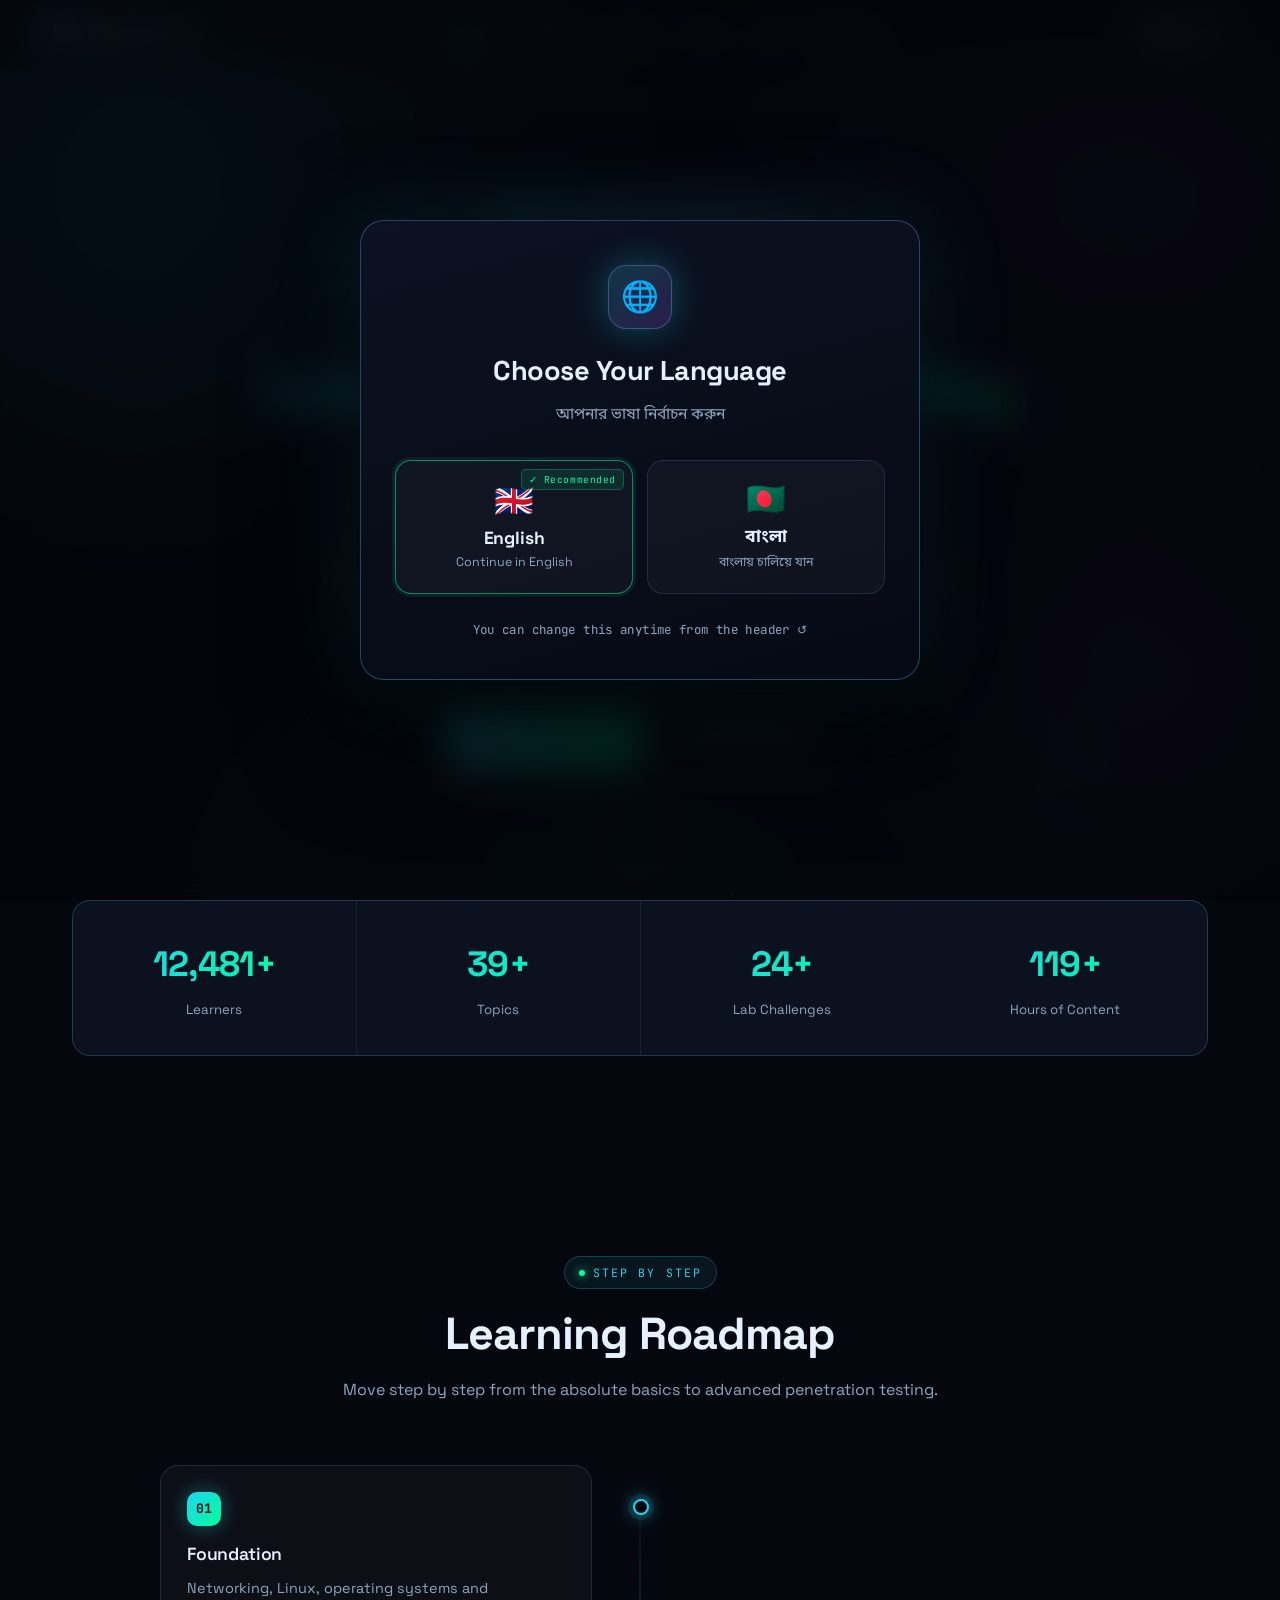
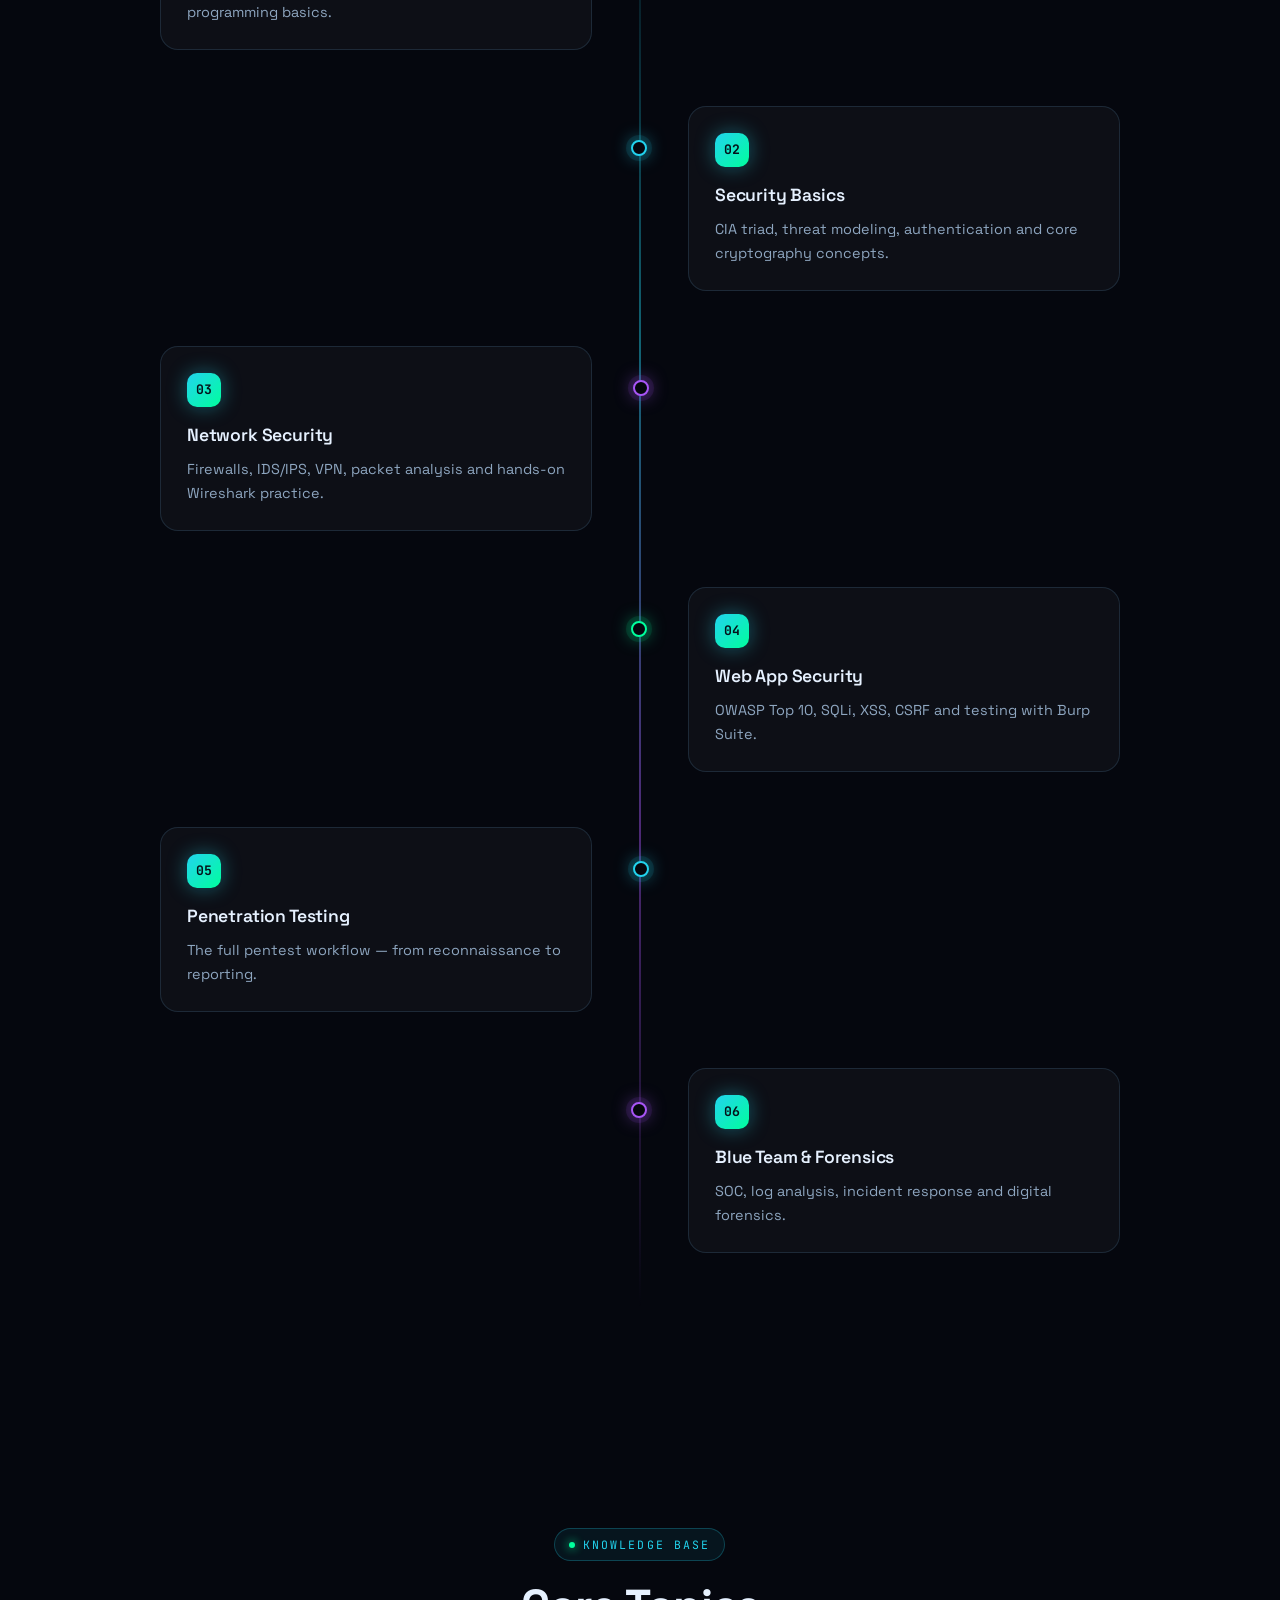
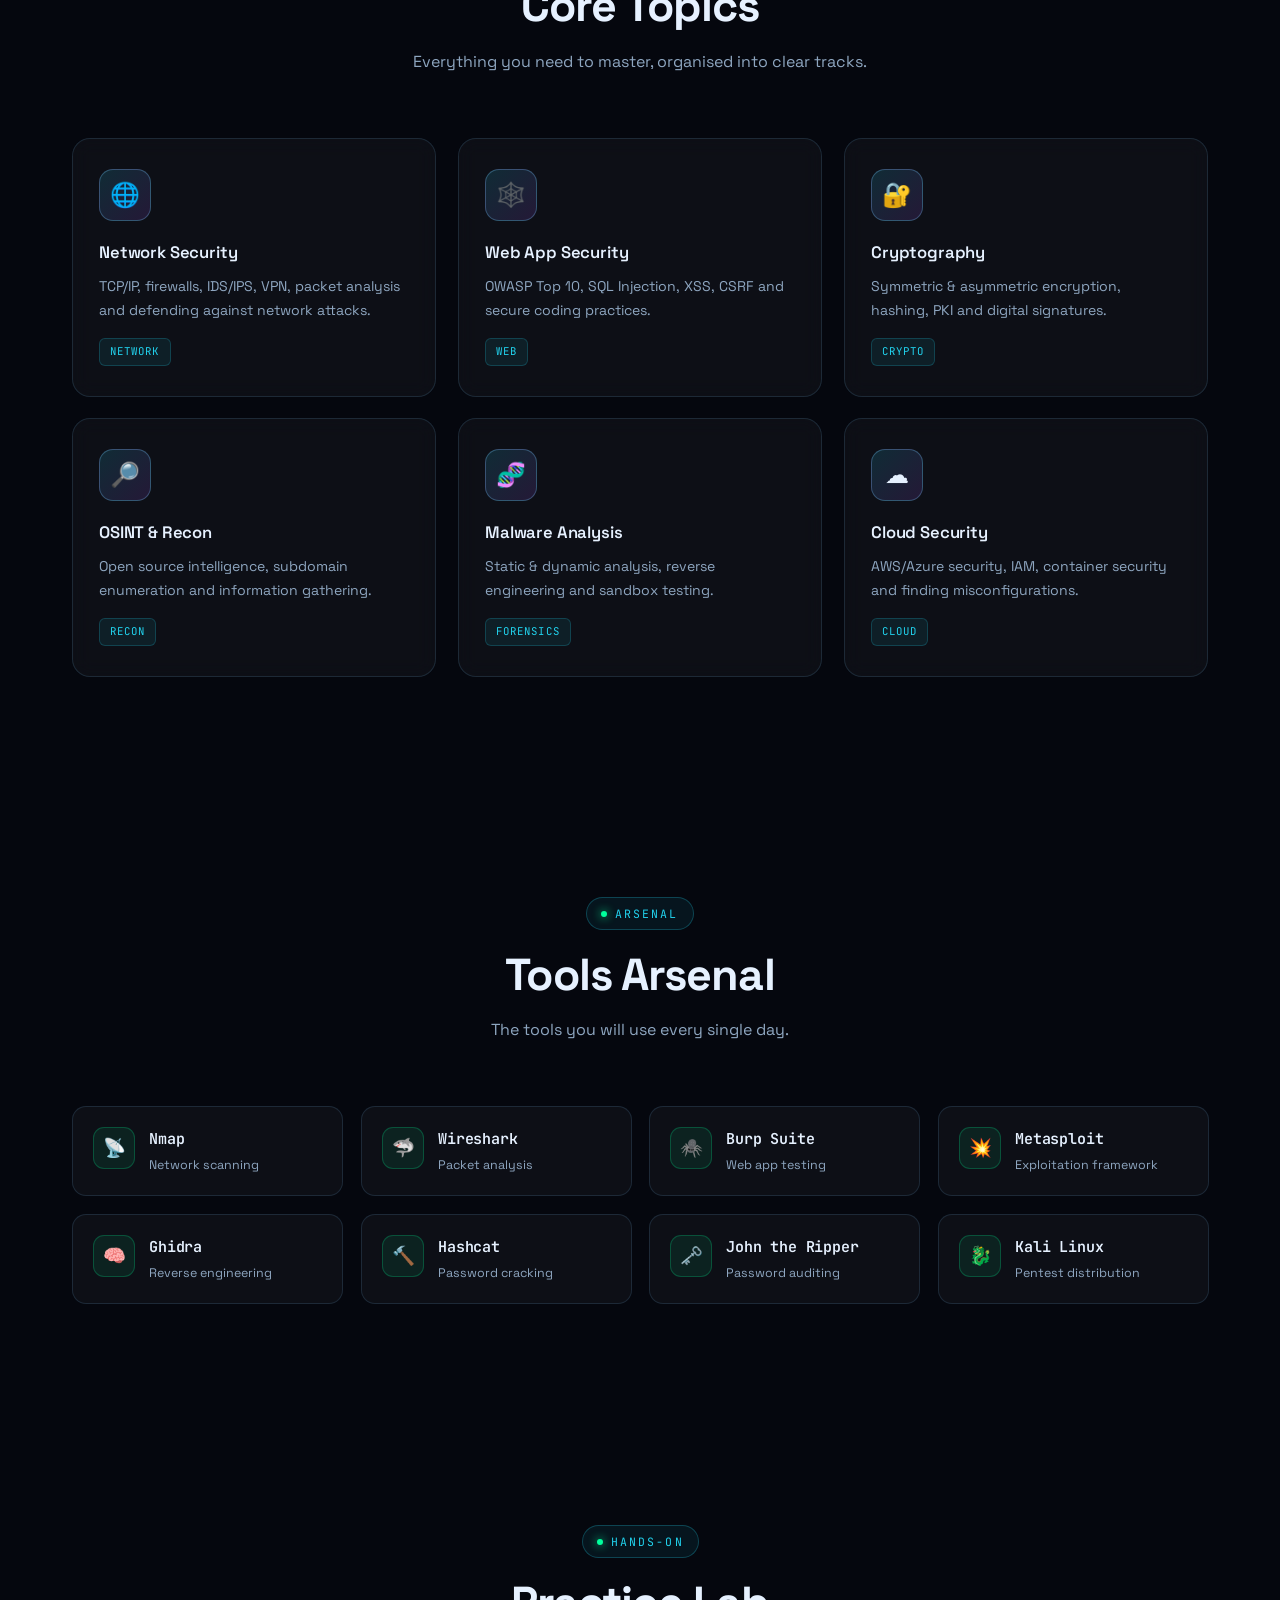
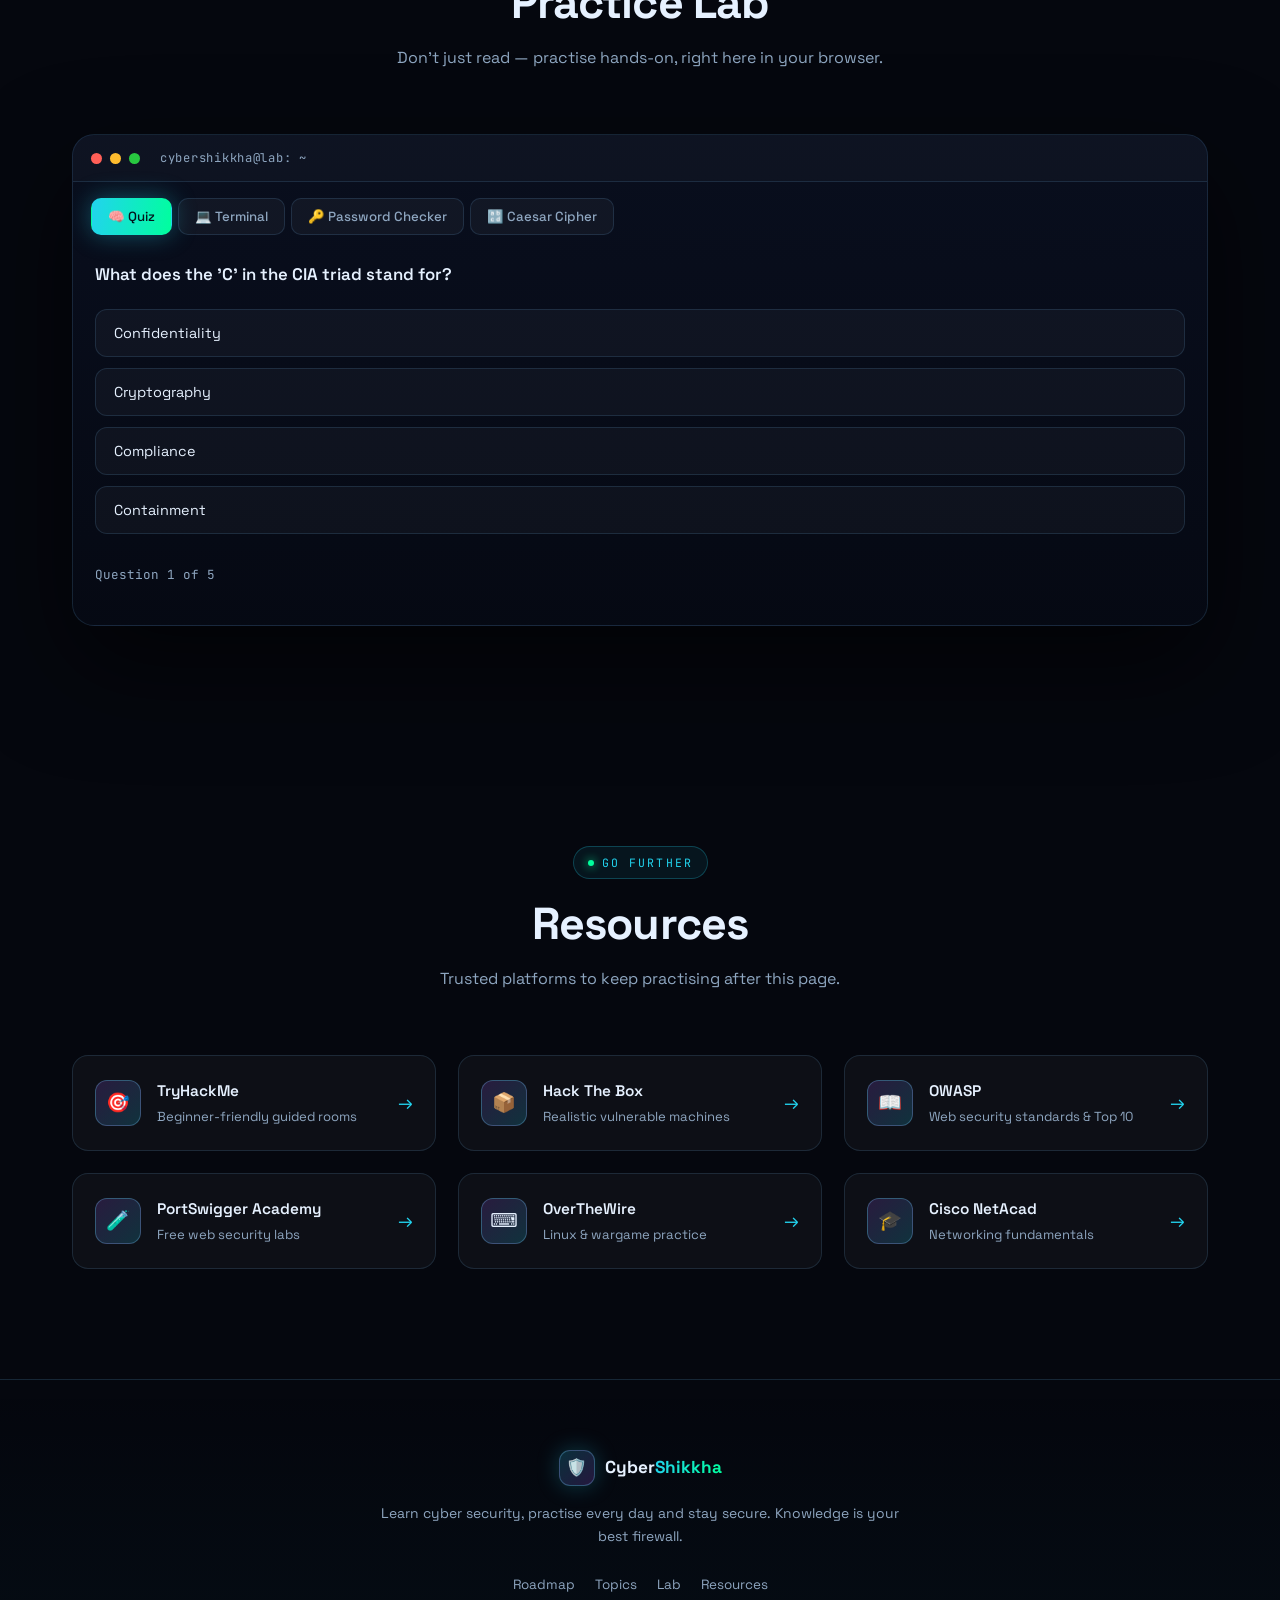
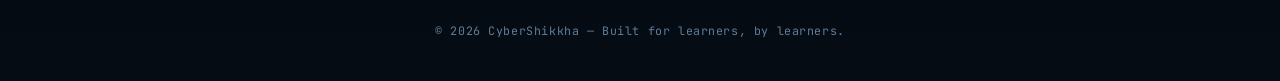
==== cybersecurity.html @ 5dd9d2d7 "Update print statement from 'Hello' to 'Goodbye'" ====
<!DOCTYPE html>
<html lang="en">
<head>
<meta charset="UTF-8" />
<meta name="viewport" content="width=device-width, initial-scale=1.0" />
<title>CyberShikkha — সাইবার সিকিউরিটি শেখো ও প্র্যাকটিস করো</title>
<meta name="description" content="Learn cyber security from zero to pro — roadmap, tools, interactive labs. বাংলা ও ইংরেজিতে।" />
<link rel="preconnect" href="https://fonts.googleapis.com">
<link rel="preconnect" href="https://fonts.gstatic.com" crossorigin>
<link href="https://fonts.googleapis.com/css2?family=Space+Grotesk:wght@400;500;600;700&family=JetBrains+Mono:wght@400;500;700&family=Noto+Sans+Bengali:wght@400;500;600;700&display=swap" rel="stylesheet">
<script>/* Add js class ASAP so reveal animations activate only when JS is alive */
document.documentElement.className += ' js';</script>
<style>
/* ============ RESET & TOKENS ============ */
*{margin:0;padding:0;box-sizing:border-box}
:root{
  --bg:#05070e;
  --card:rgba(255,255,255,.035);
  --card-hover:rgba(255,255,255,.06);
  --line:rgba(120,200,255,.14);
  --line-strong:rgba(120,200,255,.3);
  --cyan:#22d3ee;
  --green:#00ff9d;
  --purple:#a855f7;
  --text:#e6f1ff;
  --muted:#8ea6c0;
  --radius:18px;
  --font:'Space Grotesk','Noto Sans Bengali',system-ui,-apple-system,sans-serif;
  --mono:'JetBrains Mono','Noto Sans Bengali',monospace;
}
html{scroll-behavior:smooth}
body{
  background:var(--bg);color:var(--text);font-family:var(--font);
  line-height:1.65;overflow-x:hidden;-webkit-font-smoothing:antialiased;
}
::selection{background:rgba(34,211,238,.3);color:#fff}
img{max-width:100%;display:block}
a{text-decoration:none;color:inherit}
button,input,select,textarea{font-family:inherit;font-size:inherit;color:inherit}

::-webkit-scrollbar{width:9px;height:9px}
::-webkit-scrollbar-track{background:#05070e}
::-webkit-scrollbar-thumb{background:linear-gradient(180deg,var(--cyan),var(--purple));border-radius:20px;border:2px solid #05070e}

/* ============ BACKGROUND ============ */
#bgCanvas{position:fixed;inset:0;z-index:-2;opacity:.55;pointer-events:none}
body::before{
  content:'';position:fixed;inset:0;z-index:-4;
  background:
    radial-gradient(900px 620px at 12% 8%, rgba(34,211,238,.14), transparent 62%),
    radial-gradient(820px 620px at 88% 22%, rgba(168,85,247,.14), transparent 62%),
    radial-gradient(900px 700px at 50% 105%, rgba(0,255,157,.09), transparent 62%),
    var(--bg);
}
.grid-overlay{
  position:fixed;inset:0;z-index:-3;pointer-events:none;
  background-image:
    linear-gradient(rgba(120,200,255,.055) 1px, transparent 1px),
    linear-gradient(90deg, rgba(120,200,255,.055) 1px, transparent 1px);
  background-size:54px 54px;
  -webkit-mask-image:radial-gradient(circle at 50% 35%, #000 25%, transparent 78%);
  mask-image:radial-gradient(circle at 50% 35%, #000 25%, transparent 78%);
}

/* ============ LANGUAGE MODAL ============ */
.lang-modal{
  position:fixed;inset:0;z-index:1000;
  display:flex;align-items:center;justify-content:center;
  padding:20px;
  background:rgba(4,6,12,.82);
  -webkit-backdrop-filter:blur(18px);backdrop-filter:blur(18px);
  opacity:0;visibility:hidden;
  transition:opacity .45s ease, visibility .45s ease;
}
.lang-modal.show{opacity:1;visibility:visible}
.lang-modal-card{
  max-width:560px;width:100%;
  padding:44px 34px 38px;
  border-radius:24px;
  background:linear-gradient(165deg, rgba(12,18,34,.98), rgba(6,10,20,.98));
  border:1px solid var(--line-strong);
  box-shadow:0 40px 120px rgba(0,0,0,.75), 0 0 90px rgba(34,211,238,.15);
  text-align:center;
  transform:translateY(22px) scale(.95);
  transition:transform .55s cubic-bezier(.16,.84,.28,1);
}
.lang-modal.show .lang-modal-card{transform:none}
.lm-icon{
  width:64px;height:64px;margin:0 auto 20px;
  display:grid;place-items:center;font-size:1.9rem;
  border-radius:18px;
  background:linear-gradient(135deg,rgba(34,211,238,.2),rgba(168,85,247,.2));
  border:1px solid var(--line-strong);
  box-shadow:0 0 34px rgba(34,211,238,.3);
  animation:lmPulse 3s ease-in-out infinite;
}
@keyframes lmPulse{0%,100%{box-shadow:0 0 34px rgba(34,211,238,.3)}50%{box-shadow:0 0 46px rgba(168,85,247,.4)}}
.lang-modal-card h2{font-size:clamp(1.35rem,3vw,1.7rem);font-weight:700;letter-spacing:-.02em;margin-bottom:8px}
.lang-modal-card .lm-bn{color:var(--muted);font-size:.98rem;margin-bottom:32px}
.lm-options{display:grid;grid-template-columns:1fr 1fr;gap:14px}
.lm-btn{
  cursor:pointer;padding:22px 16px;border-radius:16px;
  background:rgba(255,255,255,.035);
  border:1.5px solid var(--line);
  color:var(--text);text-align:center;
  transition:transform .3s cubic-bezier(.2,.9,.3,1.4), border-color .3s, background .3s, box-shadow .3s;
  position:relative;overflow:hidden;
}
.lm-btn::before{
  content:'';position:absolute;inset:0;opacity:0;transition:opacity .35s;
  background:radial-gradient(circle at 50% 0%, rgba(34,211,238,.18), transparent 65%);
  pointer-events:none;
}
.lm-btn:hover::before{opacity:1}
.lm-btn:hover{
  transform:translateY(-5px);
  border-color:var(--line-strong);
  background:rgba(255,255,255,.055);
  box-shadow:0 20px 50px rgba(0,0,0,.55), 0 0 40px rgba(34,211,238,.18);
}
.lm-btn .lm-flag{font-size:2rem;display:block;margin-bottom:10px;line-height:1}
.lm-btn .lm-name{font-size:1.1rem;font-weight:700;display:block;letter-spacing:-.01em}
.lm-btn .lm-sub{font-size:.78rem;color:var(--muted);display:block;margin-top:5px}
.lm-btn.recommended{border-color:rgba(0,255,157,.5);box-shadow:0 0 0 3px rgba(0,255,157,.08)}
.lm-btn.recommended::after{
  content:'✓ Recommended';position:absolute;top:8px;right:8px;
  font-size:.6rem;font-family:var(--mono);letter-spacing:.06em;
  color:var(--green);background:rgba(0,255,157,.1);
  padding:3px 7px;border-radius:5px;border:1px solid rgba(0,255,157,.25);
}
.lm-footer{margin-top:26px;font-size:.78rem;color:var(--muted);font-family:var(--mono);letter-spacing:.03em}

/* ============ HEADER ============ */
header{
  position:fixed;top:0;left:0;right:0;z-index:120;
  background:rgba(5,7,14,.55);
  -webkit-backdrop-filter:blur(16px);backdrop-filter:blur(16px);
  border-bottom:1px solid transparent;
  transition:background .35s, border-color .35s;
}
header.scrolled{background:rgba(5,7,14,.9);border-bottom-color:var(--line)}
.progress-bar{
  position:absolute;top:0;left:0;height:2px;width:0%;
  background:linear-gradient(90deg,var(--cyan),var(--green),var(--purple));
  box-shadow:0 0 12px rgba(34,211,238,.8);
  transition:width .1s linear;
}
.nav-wrap{
  max-width:1240px;margin:0 auto;padding:13px 22px;
  display:flex;align-items:center;justify-content:space-between;gap:16px;
}
.logo{display:flex;align-items:center;gap:10px;font-weight:700;font-size:1.1rem;letter-spacing:-.02em;flex-shrink:0}
.logo-mark{
  width:36px;height:36px;display:grid;place-items:center;font-size:1.05rem;
  border-radius:11px;
  background:linear-gradient(135deg,rgba(34,211,238,.2),rgba(168,85,247,.2));
  border:1px solid var(--line-strong);
  box-shadow:0 0 22px rgba(34,211,238,.25);
}
.logo em{font-style:normal;background:linear-gradient(100deg,var(--cyan),var(--green));
  -webkit-background-clip:text;background-clip:text;color:transparent}
nav{display:flex;gap:4px;align-items:center}
nav a{
  position:relative;padding:8px 13px;border-radius:10px;
  font-size:.9rem;font-weight:500;color:var(--muted);
  transition:color .25s, background .25s;
}
nav a:hover{color:var(--text);background:rgba(255,255,255,.04)}
nav a.active{color:var(--cyan)}
nav a.active::after{
  content:'';position:absolute;left:13px;right:13px;bottom:2px;height:2px;border-radius:2px;
  background:linear-gradient(90deg,var(--cyan),var(--green));
  box-shadow:0 0 10px rgba(34,211,238,.8);
}
.nav-right{display:flex;align-items:center;gap:10px;flex-shrink:0}
.lang-select{
  appearance:none;-webkit-appearance:none;
  background:rgba(255,255,255,.05);
  border:1px solid var(--line);color:var(--text);
  padding:8px 28px 8px 12px;border-radius:10px;font-size:.83rem;cursor:pointer;
  background-image:url("data:image/svg+xml,%3Csvg xmlns='http://www.w3.org/2000/svg' width='12' height='12' viewBox='0 0 24 24' fill='none' stroke='%2322d3ee' stroke-width='3'%3E%3Cpath d='M6 9l6 6 6-6'/%3E%3C/svg%3E");
  background-repeat:no-repeat;background-position:right 9px center;
  transition:border-color .25s, box-shadow .25s;
}
.lang-select:hover{border-color:var(--line-strong);box-shadow:0 0 16px rgba(34,211,238,.2)}
.lang-select option{background:#0a1020;color:#e6f1ff}
.burger{
  display:none;width:40px;height:40px;border-radius:10px;cursor:pointer;
  background:rgba(255,255,255,.05);border:1px solid var(--line);
  flex-direction:column;justify-content:center;align-items:center;gap:5px;
}
.burger span{width:18px;height:2px;background:var(--text);border-radius:2px;transition:.3s}
.burger.open span:nth-child(1){transform:translateY(7px) rotate(45deg)}
.burger.open span:nth-child(2){opacity:0}
.burger.open span:nth-child(3){transform:translateY(-7px) rotate(-45deg)}

/* ============ LAYOUT ============ */
.container{max-width:1180px;margin:0 auto;padding:0 22px}
section{padding:110px 0;scroll-margin-top:80px;position:relative}
.sec-head{max-width:720px;margin:0 auto 62px;text-align:center}
.kicker{
  display:inline-flex;align-items:center;gap:8px;
  font-family:var(--mono);font-size:.72rem;letter-spacing:.18em;text-transform:uppercase;
  color:var(--cyan);padding:6px 14px;border-radius:100px;margin-bottom:18px;
  background:rgba(34,211,238,.07);border:1px solid rgba(34,211,238,.25);
}
.kicker::before{content:'';width:6px;height:6px;border-radius:50%;background:var(--green);
  box-shadow:0 0 10px var(--green);animation:pulse 2s infinite}
@keyframes pulse{0%,100%{opacity:1}50%{opacity:.3}}
.sec-head h2{font-size:clamp(1.75rem,4.2vw,2.8rem);font-weight:700;letter-spacing:-.02em;line-height:1.2;margin-bottom:16px}
.sec-head p{color:var(--muted);font-size:1rem}

/* ============ REVEAL ============ */
html.js [data-reveal]{
  opacity:0;transform:translateY(46px);
  transition:opacity .85s cubic-bezier(.16,.84,.28,1), transform .85s cubic-bezier(.16,.84,.28,1);
  transition-delay:var(--d,0ms);
  will-change:opacity,transform;
}
html.js [data-reveal="left"]{transform:translateX(-64px)}
html.js [data-reveal="right"]{transform:translateX(64px)}
html.js [data-reveal="scale"]{transform:scale(.86)}
html.js [data-reveal="blur"]{transform:translateY(30px);filter:blur(10px)}
html.js [data-reveal].in{opacity:1;transform:none;filter:blur(0)}

/* ============ HERO ============ */
.hero{
  min-height:100vh;display:flex;align-items:center;justify-content:center;
  text-align:center;padding:150px 22px 90px;position:relative;overflow:hidden;
}
.orb{position:absolute;border-radius:50%;filter:blur(90px);opacity:.45;pointer-events:none;z-index:-1}
.orb.a{width:420px;height:420px;background:rgba(34,211,238,.35);top:6%;left:-6%;animation:float1 16s ease-in-out infinite}
.orb.b{width:380px;height:380px;background:rgba(168,85,247,.32);bottom:4%;right:-4%;animation:float2 19s ease-in-out infinite}
@keyframes float1{0%,100%{transform:translate(0,0)}50%{transform:translate(60px,50px)}}
@keyframes float2{0%,100%{transform:translate(0,0)}50%{transform:translate(-70px,-40px)}}
.hero-inner{max-width:940px;position:relative;z-index:2}
.badge{
  display:inline-flex;align-items:center;gap:10px;
  padding:8px 18px;border-radius:100px;margin-bottom:28px;
  background:linear-gradient(90deg,rgba(34,211,238,.1),rgba(168,85,247,.1));
  border:1px solid var(--line-strong);
  font-size:.82rem;font-weight:500;color:#c8e6f5;
  box-shadow:0 0 30px rgba(34,211,238,.12);
  -webkit-backdrop-filter:blur(8px);backdrop-filter:blur(8px);
}
.hero h1{font-size:clamp(2.1rem,6.4vw,4.7rem);font-weight:700;line-height:1.08;letter-spacing:-.035em;margin-bottom:10px}
.grad{
  background:linear-gradient(100deg,var(--cyan),var(--green) 40%,var(--purple) 75%,var(--cyan));
  background-size:250% auto;
  -webkit-background-clip:text;background-clip:text;color:transparent;
  animation:shine 7s linear infinite;
}
@keyframes shine{to{background-position:250% center}}
.hero p.lead{color:var(--muted);font-size:clamp(.95rem,2vw,1.1rem);max-width:660px;margin:24px auto 0}
.typing{
  font-family:var(--mono);font-size:clamp(.82rem,2vw,.98rem);
  color:var(--green);margin-top:22px;min-height:1.6em;
  text-shadow:0 0 18px rgba(0,255,157,.5);
}
.caret{display:inline-block;width:9px;height:1.05em;background:var(--green);
  margin-left:3px;vertical-align:-3px;animation:blink 1s step-end infinite;box-shadow:0 0 10px var(--green)}
@keyframes blink{50%{opacity:0}}
.hero-cta{display:flex;gap:14px;justify-content:center;flex-wrap:wrap;margin-top:42px}
.btn{
  position:relative;display:inline-flex;align-items:center;gap:9px;
  padding:14px 28px;border-radius:12px;font-weight:600;font-size:.94rem;
  cursor:pointer;border:1px solid transparent;overflow:hidden;
  transition:transform .28s cubic-bezier(.2,.9,.3,1.4), box-shadow .3s, background .3s;
}
.btn-primary{color:#04121a;background:linear-gradient(100deg,var(--cyan),var(--green));box-shadow:0 8px 30px rgba(34,211,238,.28)}
.btn-primary:hover{transform:translateY(-3px);box-shadow:0 14px 42px rgba(34,211,238,.45)}
.btn-ghost{color:var(--text);background:rgba(255,255,255,.04);border-color:var(--line-strong);-webkit-backdrop-filter:blur(8px);backdrop-filter:blur(8px)}
.btn-ghost:hover{transform:translateY(-3px);background:rgba(255,255,255,.08);box-shadow:0 12px 34px rgba(168,85,247,.25)}
.btn::after{content:'';position:absolute;inset:0;background:linear-gradient(120deg,transparent 30%,rgba(255,255,255,.5),transparent 70%);transform:translateX(-120%);transition:transform .7s}
.btn:hover::after{transform:translateX(120%)}

.scroll-hint{
  position:absolute;bottom:34px;left:50%;transform:translateX(-50%);
  display:flex;flex-direction:column;align-items:center;gap:8px;
  font-family:var(--mono);font-size:.68rem;letter-spacing:.2em;text-transform:uppercase;color:var(--muted);
}
.mouse{width:24px;height:38px;border:2px solid var(--line-strong);border-radius:14px;position:relative}
.mouse::after{content:'';position:absolute;top:7px;left:50%;transform:translateX(-50%);width:3px;height:7px;border-radius:2px;background:var(--cyan);animation:wheel 1.8s infinite;box-shadow:0 0 8px var(--cyan)}
@keyframes wheel{0%{opacity:0;transform:translate(-50%,0)}30%{opacity:1}100%{opacity:0;transform:translate(-50%,12px)}}

/* ============ STATS ============ */
.stats-strip{padding:0 0 90px}
.stats{
  display:grid;grid-template-columns:repeat(4,1fr);gap:1px;
  background:var(--line);border:1px solid var(--line);border-radius:var(--radius);overflow:hidden;
}
.stat{background:rgba(8,13,26,.75);-webkit-backdrop-filter:blur(10px);backdrop-filter:blur(10px);padding:34px 20px;text-align:center;transition:background .35s}
.stat:hover{background:rgba(34,211,238,.06)}
.stat .num{font-size:clamp(1.5rem,3.6vw,2.2rem);font-weight:700;letter-spacing:-.02em;background:linear-gradient(100deg,var(--cyan),var(--green));-webkit-background-clip:text;background-clip:text;color:transparent}
.stat .lbl{color:var(--muted);font-size:.83rem;margin-top:6px}

/* ============ TIMELINE ============ */
.timeline{position:relative;max-width:960px;margin:0 auto}
.timeline::before{content:'';position:absolute;left:50%;top:0;bottom:0;width:2px;transform:translateX(-50%);background:linear-gradient(180deg,transparent,var(--cyan),var(--purple),transparent);opacity:.45}
.tl-item{position:relative;width:50%;padding:0 48px 56px 0}
.tl-item:nth-child(even){margin-left:50%;padding:0 0 56px 48px}
.tl-card{
  position:relative;padding:26px 26px 24px;border-radius:var(--radius);
  background:var(--card);border:1px solid var(--line);
  -webkit-backdrop-filter:blur(10px);backdrop-filter:blur(10px);
  transition:transform .4s cubic-bezier(.16,.84,.28,1), border-color .4s, box-shadow .4s, background .4s;
}
.tl-card:hover{transform:translateY(-6px);border-color:var(--line-strong);background:var(--card-hover);box-shadow:0 22px 60px rgba(0,0,0,.55), 0 0 40px rgba(34,211,238,.12)}
.tl-num{display:inline-flex;align-items:center;justify-content:center;width:34px;height:34px;border-radius:10px;font-family:var(--mono);font-size:.82rem;font-weight:700;color:#04121a;background:linear-gradient(135deg,var(--cyan),var(--green));margin-bottom:14px;box-shadow:0 0 20px rgba(34,211,238,.4)}
.tl-card h3{font-size:1.1rem;font-weight:600;margin-bottom:8px;letter-spacing:-.01em}
.tl-card p{color:var(--muted);font-size:.9rem}
.tl-dot{position:absolute;top:34px;right:-9px;width:16px;height:16px;border-radius:50%;background:var(--bg);border:2px solid var(--cyan);box-shadow:0 0 0 5px rgba(34,211,238,.1), 0 0 18px rgba(34,211,238,.7);z-index:2}
.tl-item:nth-child(even) .tl-dot{right:auto;left:-9px}
.tl-item:nth-child(3n) .tl-dot{border-color:var(--purple);box-shadow:0 0 0 5px rgba(168,85,247,.1),0 0 18px rgba(168,85,247,.7)}
.tl-item:nth-child(4n) .tl-dot{border-color:var(--green);box-shadow:0 0 0 5px rgba(0,255,157,.1),0 0 18px rgba(0,255,157,.7)}

/* ============ CARDS ============ */
.grid-3{display:grid;grid-template-columns:repeat(3,1fr);gap:22px}
.grid-4{display:grid;grid-template-columns:repeat(4,1fr);gap:18px}
.card{
  position:relative;padding:30px 26px;border-radius:var(--radius);
  background:var(--card);border:1px solid var(--line);
  -webkit-backdrop-filter:blur(10px);backdrop-filter:blur(10px);overflow:hidden;
  transition:transform .45s cubic-bezier(.16,.84,.28,1), border-color .45s, box-shadow .45s, background .45s;
}
.card::before{content:'';position:absolute;inset:0;opacity:0;transition:opacity .45s;background:radial-gradient(420px circle at var(--mx,50%) var(--my,0%), rgba(34,211,238,.13), transparent 45%);pointer-events:none}
.card:hover::before{opacity:1}
.card:hover{transform:translateY(-8px);border-color:var(--line-strong);background:var(--card-hover);box-shadow:0 26px 70px rgba(0,0,0,.6), 0 0 46px rgba(34,211,238,.13)}
.card .ico{width:52px;height:52px;display:grid;place-items:center;font-size:1.5rem;border-radius:14px;margin-bottom:18px;background:linear-gradient(135deg,rgba(34,211,238,.15),rgba(168,85,247,.15));border:1px solid var(--line-strong);transition:transform .45s cubic-bezier(.2,.9,.3,1.6), box-shadow .45s}
.card:hover .ico{transform:scale(1.1) rotate(-6deg);box-shadow:0 0 28px rgba(34,211,238,.35)}
.card h3{font-size:1.04rem;font-weight:600;margin-bottom:9px;letter-spacing:-.01em}
.card p{color:var(--muted);font-size:.88rem}
.card .tag{display:inline-block;margin-top:16px;font-family:var(--mono);font-size:.67rem;letter-spacing:.1em;text-transform:uppercase;color:var(--cyan);padding:4px 10px;border-radius:6px;background:rgba(34,211,238,.08);border:1px solid rgba(34,211,238,.2)}

/* ============ TOOLS ============ */
.tool{display:flex;gap:14px;align-items:flex-start;padding:20px;border-radius:14px;background:var(--card);border:1px solid var(--line);transition:transform .35s cubic-bezier(.16,.84,.28,1), border-color .35s, background .35s, box-shadow .35s}
.tool:hover{transform:translateY(-6px) scale(1.02);border-color:var(--line-strong);background:var(--card-hover);box-shadow:0 20px 50px rgba(0,0,0,.5), 0 0 30px rgba(0,255,157,.1)}
.tool .t-ico{flex:0 0 42px;height:42px;display:grid;place-items:center;font-size:1.15rem;border-radius:11px;background:rgba(0,255,157,.08);border:1px solid rgba(0,255,157,.22)}
.tool h4{font-size:.94rem;font-weight:600;font-family:var(--mono);letter-spacing:-.01em}
.tool span{display:block;color:var(--muted);font-size:.78rem;margin-top:3px}

/* ============ LAB ============ */
.lab-shell{border-radius:22px;border:1px solid var(--line);background:linear-gradient(180deg, rgba(10,16,32,.9), rgba(6,10,20,.9));-webkit-backdrop-filter:blur(14px);backdrop-filter:blur(14px);overflow:hidden;box-shadow:0 40px 100px rgba(0,0,0,.6)}
.lab-top{display:flex;align-items:center;gap:8px;padding:13px 18px;border-bottom:1px solid var(--line);background:rgba(255,255,255,.02)}
.dot{width:11px;height:11px;border-radius:50%}
.dot.r{background:#ff5f57}.dot.y{background:#febc2e}.dot.g{background:#28c840}
.lab-title{margin-left:12px;font-family:var(--mono);font-size:.76rem;color:var(--muted);letter-spacing:.06em}
.tabs{display:flex;flex-wrap:wrap;gap:6px;padding:16px 18px 0}
.tab{padding:9px 16px;border-radius:10px;font-size:.83rem;font-weight:500;cursor:pointer;background:rgba(255,255,255,.04);border:1px solid var(--line);color:var(--muted);transition:.28s}
.tab:hover{color:var(--text);border-color:var(--line-strong)}
.tab.active{color:#04121a;background:linear-gradient(100deg,var(--cyan),var(--green));border-color:transparent;box-shadow:0 0 24px rgba(34,211,238,.35)}
.panel{display:none;padding:26px 22px 30px}
.panel.active{display:block;animation:fadeUp .5s cubic-bezier(.16,.84,.28,1)}
@keyframes fadeUp{from{opacity:0;transform:translateY(14px)}to{opacity:1;transform:none}}

.term{background:#03060d;border:1px solid var(--line);border-radius:14px;padding:18px;font-family:var(--mono);font-size:.85rem;line-height:1.7;height:340px;overflow-y:auto;color:#b9f6d8}
.term .line{white-space:pre-wrap;word-break:break-word}
.term .p{color:var(--cyan)}
.term .err{color:#ff7b72}
.term .ok{color:var(--green)}
.term .dim{color:#5f7d99}
.term-input-row{display:flex;align-items:center;gap:10px;margin-top:14px;background:#03060d;border:1px solid var(--line);border-radius:12px;padding:10px 14px}
.term-input-row .ps1{color:var(--cyan);font-family:var(--mono);font-size:.85rem;white-space:nowrap}
#termInput{flex:1;background:transparent;border:none;outline:none;font-family:var(--mono);font-size:.85rem;color:#b9f6d8;min-width:0}
.hint{color:var(--muted);font-size:.79rem;margin-top:12px;font-family:var(--mono)}

.quiz-q{font-size:1.05rem;font-weight:600;margin-bottom:20px}
.quiz-opts{display:grid;gap:11px}
.opt{text-align:left;padding:14px 18px;border-radius:12px;cursor:pointer;background:rgba(255,255,255,.035);border:1px solid var(--line);color:var(--text);font-size:.9rem;transition:.28s}
.opt:hover{border-color:var(--line-strong);background:rgba(34,211,238,.07);transform:translateX(5px)}
.opt.correct{border-color:rgba(0,255,157,.6);background:rgba(0,255,157,.12);box-shadow:0 0 24px rgba(0,255,157,.18)}
.opt.wrong{border-color:rgba(255,90,90,.6);background:rgba(255,90,90,.1)}
.opt:disabled{cursor:default;transform:none}
.quiz-foot{display:flex;justify-content:space-between;align-items:center;margin-top:22px;gap:14px;flex-wrap:wrap}
.quiz-progress{font-family:var(--mono);font-size:.79rem;color:var(--muted)}
.quiz-result{text-align:center;padding:26px 10px}
.quiz-result .score{font-size:3rem;font-weight:700;background:linear-gradient(100deg,var(--cyan),var(--green));-webkit-background-clip:text;background-clip:text;color:transparent}

.pw-row{display:flex;gap:12px;flex-wrap:wrap}
.pw-row input{flex:1;min-width:200px;padding:14px 18px;border-radius:12px;background:rgba(255,255,255,.04);border:1px solid var(--line);outline:none;font-family:var(--mono);font-size:.94rem;transition:.28s}
.pw-row input:focus{border-color:var(--cyan);box-shadow:0 0 0 3px rgba(34,211,238,.12)}
.meter{height:9px;border-radius:20px;background:rgba(255,255,255,.07);margin-top:20px;overflow:hidden}
.meter-fill{height:100%;width:0;border-radius:20px;transition:width .5s cubic-bezier(.16,.84,.28,1), background .5s}
.pw-label{margin-top:12px;font-weight:600;font-size:.94rem}
.pw-checks{display:grid;grid-template-columns:repeat(auto-fit,minmax(180px,1fr));gap:9px;margin-top:18px}
.chk{display:flex;align-items:center;gap:9px;font-size:.83rem;color:var(--muted);transition:color .3s}
.chk .b{width:16px;height:16px;border-radius:5px;border:1.5px solid var(--line-strong);display:grid;place-items:center;font-size:.65rem;transition:.3s;flex-shrink:0}
.chk.pass{color:var(--green)}
.chk.pass .b{background:rgba(0,255,157,.18);border-color:var(--green);box-shadow:0 0 12px rgba(0,255,157,.35)}

.cipher-grid{display:grid;grid-template-columns:1fr 130px;gap:16px}
.cipher-grid input,.cipher-grid textarea{width:100%;padding:13px 16px;border-radius:12px;background:rgba(255,255,255,.04);border:1px solid var(--line);outline:none;font-family:var(--mono);font-size:.9rem;resize:vertical;transition:.28s}
.cipher-grid input:focus,.cipher-grid textarea:focus{border-color:var(--cyan);box-shadow:0 0 0 3px rgba(34,211,238,.12)}
.cipher-out{margin-top:18px;padding:16px;border-radius:12px;background:#03060d;border:1px solid var(--line);font-family:var(--mono);font-size:.9rem;color:var(--green);word-break:break-word;min-height:56px}
.btn-sm{padding:10px 20px;font-size:.84rem;border-radius:10px}

/* ============ RESOURCES ============ */
.res{display:flex;align-items:center;gap:16px;padding:22px 22px;border-radius:16px;background:var(--card);border:1px solid var(--line);transition:transform .35s cubic-bezier(.16,.84,.28,1), border-color .35s, background .35s, box-shadow .35s}
.res:hover{transform:translateX(8px);border-color:var(--line-strong);background:var(--card-hover);box-shadow:0 18px 50px rgba(0,0,0,.5), -6px 0 30px rgba(168,85,247,.14)}
.res .r-ico{flex:0 0 46px;height:46px;display:grid;place-items:center;font-size:1.2rem;border-radius:12px;background:linear-gradient(135deg,rgba(168,85,247,.18),rgba(34,211,238,.18));border:1px solid var(--line-strong)}
.res h4{font-size:.96rem;font-weight:600}
.res p{color:var(--muted);font-size:.82rem;margin-top:3px}
.res .arrow{margin-left:auto;color:var(--cyan);font-size:1.15rem;transition:transform .35s;flex-shrink:0}
.res:hover .arrow{transform:translateX(5px)}

/* ============ FOOTER ============ */
footer{padding:70px 0 40px;border-top:1px solid var(--line);background:linear-gradient(180deg,transparent,rgba(34,211,238,.03));text-align:center}
footer .f-logo{display:inline-flex;align-items:center;gap:10px;font-weight:700;font-size:1.08rem;margin-bottom:16px}
footer p{color:var(--muted);font-size:.87rem;max-width:520px;margin:0 auto}
footer .f-note{margin-top:26px;font-family:var(--mono);font-size:.73rem;color:#5f7d99;letter-spacing:.05em}
.f-links{display:flex;gap:20px;justify-content:center;flex-wrap:wrap;margin-top:26px}
.f-links a{color:var(--muted);font-size:.84rem;transition:color .3s}
.f-links a:hover{color:var(--cyan)}

#toTop{position:fixed;right:20px;bottom:20px;z-index:110;width:46px;height:46px;border-radius:13px;cursor:pointer;display:grid;place-items:center;font-size:1.1rem;background:rgba(10,16,32,.85);border:1px solid var(--line-strong);color:var(--cyan);-webkit-backdrop-filter:blur(10px);backdrop-filter:blur(10px);opacity:0;visibility:hidden;transform:translateY(14px);transition:.35s}
#toTop.show{opacity:1;visibility:visible;transform:none}
#toTop:hover{background:linear-gradient(135deg,var(--cyan),var(--green));color:#04121a;box-shadow:0 0 30px rgba(34,211,238,.5)}

/* ============ RESPONSIVE ============ */
@media(max-width:1000px){
  .grid-3{grid-template-columns:repeat(2,1fr)}
  .grid-4{grid-template-columns:repeat(2,1fr)}
}
@media(max-width:820px){
  .nav-wrap{padding:11px 16px}
  .logo{font-size:1rem}
  .logo-mark{width:32px;height:32px;font-size:.95rem}
  .lang-select{font-size:.78rem;padding:7px 26px 7px 10px}
  nav{
    position:absolute;top:100%;left:0;right:0;flex-direction:column;align-items:stretch;
    background:rgba(6,10,20,.98);-webkit-backdrop-filter:blur(18px);backdrop-filter:blur(18px);
    border-bottom:1px solid var(--line);padding:14px;gap:4px;
    transform:translateY(-14px);opacity:0;visibility:hidden;transition:.32s;
    max-height:calc(100vh - 60px);overflow-y:auto;
  }
  nav.open{transform:none;opacity:1;visibility:visible}
  nav a{padding:13px 16px;font-size:.95rem}
  .burger{display:flex}
  .timeline::before{left:19px}
  .tl-item,.tl-item:nth-child(even){width:100%;margin-left:0;padding:0 0 40px 52px}
  .tl-dot,.tl-item:nth-child(even) .tl-dot{left:12px;right:auto;top:30px}
  section{padding:80px 0}
  .sec-head{margin-bottom:48px}
  .hero{padding:130px 20px 80px}
  .stats-strip{padding-bottom:70px}
}
@media(max-width:640px){
  .grid-3,.grid-4{grid-template-columns:1fr;gap:16px}
  .stats{grid-template-columns:repeat(2,1fr)}
  .stat{padding:26px 14px}
  .stat .num{font-size:1.55rem}
  .lab-shell{border-radius:16px}
  .panel{padding:20px 15px 24px}
  .term{height:280px;font-size:.78rem;padding:14px}
  .term-input-row{padding:8px 12px}
  .term-input-row .ps1{font-size:.78rem}
  #termInput{font-size:.78rem}
  .tabs{padding:14px 14px 0}
  .tab{padding:8px 12px;font-size:.76rem}
  .cipher-grid{grid-template-columns:1fr}
  .pw-row input{min-width:100%}
  .lang-modal-card{padding:32px 22px 28px;border-radius:20px}
  .lm-options{grid-template-columns:1fr}
  .lm-btn{padding:16px 14px;display:flex;align-items:center;gap:14px;text-align:left}
  .lm-btn .lm-flag{font-size:1.6rem;margin-bottom:0}
  .lm-btn .lm-name{font-size:1rem}
  .lm-btn .lm-sub{margin-top:1px}
  .lm-btn.recommended::after{top:6px;right:6px;font-size:.55rem}
  .lm-icon{width:54px;height:54px;font-size:1.6rem;margin-bottom:16px}
  .hero-cta{gap:10px}
  .btn{padding:12px 22px;font-size:.88rem}
  .scroll-hint{bottom:20px}
  .res{padding:18px}
  .res .r-ico{flex:0 0 40px;height:40px;font-size:1rem}
  .f-links{gap:14px}
}
@media(max-width:380px){
  .logo span:last-child{font-size:.94rem}
  .lang-select{font-size:.72rem;padding:6px 22px 6px 8px}
}
@media (prefers-reduced-motion: reduce){
  *,*::before,*::after{animation-duration:.01ms !important;animation-iteration-count:1 !important;transition-duration:.01ms !important}
  html.js [data-reveal]{opacity:1 !important;transform:none !important;filter:none !important}
}
</style>
</head>
<body>

<!-- ============ LANGUAGE SELECTION MODAL ============ -->
<div class="lang-modal" id="langModal" role="dialog" aria-modal="true" aria-labelledby="lmTitle">
  <div class="lang-modal-card">
    <div class="lm-icon">🌐</div>
    <h2 id="lmTitle">Choose Your Language</h2>
    <div class="lm-bn">আপনার ভাষা নির্বাচন করুন</div>
    <div class="lm-options">
      <button class="lm-btn" data-lang="en" type="button">
        <span class="lm-flag">🇬🇧</span>
        <span class="lm-name">English</span>
        <span class="lm-sub">Continue in English</span>
      </button>
      <button class="lm-btn" data-lang="bn" type="button">
        <span class="lm-flag">🇧🇩</span>
        <span class="lm-name">বাংলা</span>
        <span class="lm-sub">বাংলায় চালিয়ে যান</span>
      </button>
    </div>
    <div class="lm-footer">You can change this anytime from the header ↺</div>
  </div>
</div>

<canvas id="bgCanvas"></canvas>
<div class="grid-overlay"></div>

<!-- ============ HEADER ============ -->
<header id="header">
  <div class="progress-bar" id="progressBar"></div>
  <div class="nav-wrap">
    <a href="#home" class="logo">
      <span class="logo-mark">🛡️</span>
      <span>Cyber<em>Shikkha</em></span>
    </a>

    <nav id="nav">
      <a href="#home" class="active" data-i18n="nav.home">Home</a>
      <a href="#roadmap" data-i18n="nav.roadmap">Roadmap</a>
      <a href="#topics" data-i18n="nav.topics">Topics</a>
      <a href="#tools" data-i18n="nav.tools">Tools</a>
      <a href="#lab" data-i18n="nav.lab">Lab</a>
      <a href="#resources" data-i18n="nav.resources">Resources</a>
    </nav>

    <div class="nav-right">
      <select class="lang-select" id="langSelect" aria-label="Language">
        <option value="en">🇬🇧 English</option>
        <option value="bn">🇧🇩 বাংলা</option>
      </select>
      <button class="burger" id="burger" aria-label="Menu" type="button">
        <span></span><span></span><span></span>
      </button>
    </div>
  </div>
</header>

<!-- ============ HERO ============ -->
<section class="hero" id="home">
  <div class="orb a"></div>
  <div class="orb b"></div>

  <div class="hero-inner">
    <div class="badge" data-reveal="blur">
      <span>🛡️</span><span data-i18n="hero.badge">Your Cybersecurity Learning Platform</span>
    </div>

    <h1>
      <span data-reveal="blur" style="--d:80ms" data-i18n="hero.t1">Cyber Security</span><br>
      <span class="grad" data-reveal="blur" style="--d:180ms" data-i18n="hero.t2">Learn • Practice • Stay Secure</span>
    </h1>

    <p class="lead" data-reveal="blur" style="--d:280ms" data-i18n="hero.sub">
      A complete path from absolute beginner to professional pentester — roadmap, tools, an interactive practice lab and curated resources, all in one place.
    </p>

    <div class="typing" data-reveal="blur" style="--d:360ms">
      <span id="typed"></span><span class="caret"></span>
    </div>

    <div class="hero-cta" data-reveal="blur" style="--d:440ms">
      <a href="#roadmap" class="btn btn-primary">🚀 <span data-i18n="hero.cta1">Start Learning</span></a>
      <a href="#lab" class="btn btn-ghost">🧪 <span data-i18n="hero.cta2">Practice Lab</span></a>
    </div>
  </div>

  <div class="scroll-hint">
    <div class="mouse"></div>
    <span data-i18n="hero.scroll">Scroll</span>
  </div>
</section>

<!-- ============ STATS ============ -->
<div class="stats-strip">
  <div class="container">
    <div class="stats" data-stagger>
      <div class="stat" data-reveal="scale">
        <div class="num"><span class="count" data-target="12500">0</span>+</div>
        <div class="lbl" data-i18n="stats.learners">Learners</div>
      </div>
      <div class="stat" data-reveal="scale">
        <div class="num"><span class="count" data-target="40">0</span>+</div>
        <div class="lbl" data-i18n="stats.topics">Topics</div>
      </div>
      <div class="stat" data-reveal="scale">
        <div class="num"><span class="count" data-target="25">0</span>+</div>
        <div class="lbl" data-i18n="stats.labs">Lab Challenges</div>
      </div>
      <div class="stat" data-reveal="scale">
        <div class="num"><span class="count" data-target="120">0</span>+</div>
        <div class="lbl" data-i18n="stats.hours">Hours of Content</div>
      </div>
    </div>
  </div>
</div>

<!-- ============ ROADMAP ============ -->
<section id="roadmap">
  <div class="container">
    <div class="sec-head">
      <div class="kicker" data-reveal data-i18n="sec.roadmap.k">Step by step</div>
      <h2 data-reveal style="--d:80ms" data-i18n="sec.roadmap.t">Learning Roadmap</h2>
      <p data-reveal style="--d:160ms" data-i18n="sec.roadmap.d">Move step by step from the absolute basics to advanced penetration testing.</p>
    </div>

    <div class="timeline">
      <div class="tl-item" data-reveal="left">
        <div class="tl-dot"></div>
        <div class="tl-card">
          <div class="tl-num">01</div>
          <h3 data-i18n="rm.1.t">Foundation</h3>
          <p data-i18n="rm.1.d">Networking, Linux, operating systems and programming basics.</p>
        </div>
      </div>
      <div class="tl-item" data-reveal="right">
        <div class="tl-dot"></div>
        <div class="tl-card">
          <div class="tl-num">02</div>
          <h3 data-i18n="rm.2.t">Security Basics</h3>
          <p data-i18n="rm.2.d">CIA triad, threat modeling, authentication and core cryptography concepts.</p>
        </div>
      </div>
      <div class="tl-item" data-reveal="left">
        <div class="tl-dot"></div>
        <div class="tl-card">
          <div class="tl-num">03</div>
          <h3 data-i18n="rm.3.t">Network Security</h3>
          <p data-i18n="rm.3.d">Firewalls, IDS/IPS, VPN, packet analysis and hands-on Wireshark practice.</p>
        </div>
      </div>
      <div class="tl-item" data-reveal="right">
        <div class="tl-dot"></div>
        <div class="tl-card">
          <div class="tl-num">04</div>
          <h3 data-i18n="rm.4.t">Web App Security</h3>
          <p data-i18n="rm.4.d">OWASP Top 10, SQLi, XSS, CSRF and testing with Burp Suite.</p>
        </div>
      </div>
      <div class="tl-item" data-reveal="left">
        <div class="tl-dot"></div>
        <div class="tl-card">
          <div class="tl-num">05</div>
          <h3 data-i18n="rm.5.t">Penetration Testing</h3>
          <p data-i18n="rm.5.d">The full pentest workflow — from reconnaissance to reporting.</p>
        </div>
      </div>
      <div class="tl-item" data-reveal="right">
        <div class="tl-dot"></div>
        <div class="tl-card">
          <div class="tl-num">06</div>
          <h3 data-i18n="rm.6.t">Blue Team &amp; Forensics</h3>
          <p data-i18n="rm.6.d">SOC, log analysis, incident response and digital forensics.</p>
        </div>
      </div>
    </div>
  </div>
</section>

<!-- ============ TOPICS ============ -->
<section id="topics">
  <div class="container">
    <div class="sec-head">
      <div class="kicker" data-reveal data-i18n="sec.topics.k">Knowledge base</div>
      <h2 data-reveal style="--d:80ms" data-i18n="sec.topics.t">Core Topics</h2>
      <p data-reveal style="--d:160ms" data-i18n="sec.topics.d">Everything you need to master, organised into clear tracks.</p>
    </div>

    <div class="grid-3" data-stagger>
      <div class="card" data-reveal="scale">
        <div class="ico">🌐</div>
        <h3 data-i18n="tp.1.t">Network Security</h3>
        <p data-i18n="tp.1.d">TCP/IP, firewalls, IDS/IPS, VPN, packet analysis and defending against network attacks.</p>
        <span class="tag">Network</span>
      </div>
      <div class="card" data-reveal="scale">
        <div class="ico">🕸️</div>
        <h3 data-i18n="tp.2.t">Web App Security</h3>
        <p data-i18n="tp.2.d">OWASP Top 10, SQL Injection, XSS, CSRF and secure coding practices.</p>
        <span class="tag">Web</span>
      </div>
      <div class="card" data-reveal="scale">
        <div class="ico">🔐</div>
        <h3 data-i18n="tp.3.t">Cryptography</h3>
        <p data-i18n="tp.3.d">Symmetric &amp; asymmetric encryption, hashing, PKI and digital signatures.</p>
        <span class="tag">Crypto</span>
      </div>
      <div class="card" data-reveal="scale">
        <div class="ico">🔎</div>
        <h3 data-i18n="tp.4.t">OSINT &amp; Recon</h3>
        <p data-i18n="tp.4.d">Open source intelligence, subdomain enumeration and information gathering.</p>
        <span class="tag">Recon</span>
      </div>
      <div class="card" data-reveal="scale">
        <div class="ico">🧬</div>
        <h3 data-i18n="tp.5.t">Malware Analysis</h3>
        <p data-i18n="tp.5.d">Static &amp; dynamic analysis, reverse engineering and sandbox testing.</p>
        <span class="tag">Forensics</span>
      </div>
      <div class="card" data-reveal="scale">
        <div class="ico">☁️</div>
        <h3 data-i18n="tp.6.t">Cloud Security</h3>
        <p data-i18n="tp.6.d">AWS/Azure security, IAM, container security and finding misconfigurations.</p>
        <span class="tag">Cloud</span>
      </div>
    </div>
  </div>
</section>

<!-- ============ TOOLS ============ -->
<section id="tools">
  <div class="container">
    <div class="sec-head">
      <div class="kicker" data-reveal data-i18n="sec.tools.k">Arsenal</div>
      <h2 data-reveal style="--d:80ms" data-i18n="sec.tools.t">Tools Arsenal</h2>
      <p data-reveal style="--d:160ms" data-i18n="sec.tools.d">The tools you will use every single day.</p>
    </div>

    <div class="grid-4" data-stagger>
      <div class="tool" data-reveal><div class="t-ico">📡</div><div><h4>Nmap</h4><span data-i18n="tl.1.d">Network scanning</span></div></div>
      <div class="tool" data-reveal><div class="t-ico">🦈</div><div><h4>Wireshark</h4><span data-i18n="tl.2.d">Packet analysis</span></div></div>
      <div class="tool" data-reveal><div class="t-ico">🕷️</div><div><h4>Burp Suite</h4><span data-i18n="tl.3.d">Web app testing</span></div></div>
      <div class="tool" data-reveal><div class="t-ico">💥</div><div><h4>Metasploit</h4><span data-i18n="tl.4.d">Exploitation framework</span></div></div>
      <div class="tool" data-reveal><div class="t-ico">🧠</div><div><h4>Ghidra</h4><span data-i18n="tl.5.d">Reverse engineering</span></div></div>
      <div class="tool" data-reveal><div class="t-ico">🔨</div><div><h4>Hashcat</h4><span data-i18n="tl.6.d">Password cracking</span></div></div>
      <div class="tool" data-reveal><div class="t-ico">🗝️</div><div><h4>John the Ripper</h4><span data-i18n="tl.7.d">Password auditing</span></div></div>
      <div class="tool" data-reveal><div class="t-ico">🐉</div><div><h4>Kali Linux</h4><span data-i18n="tl.8.d">Pentest distribution</span></div></div>
    </div>
  </div>
</section>

<!-- ============ LAB ============ -->
<section id="lab">
  <div class="container">
    <div class="sec-head">
      <div class="kicker" data-reveal data-i18n="sec.lab.k">Hands-on</div>
      <h2 data-reveal style="--d:80ms" data-i18n="sec.lab.t">Practice Lab</h2>
      <p data-reveal style="--d:160ms" data-i18n="sec.lab.d">Don't just read — practise hands-on, right here in your browser.</p>
    </div>

    <div class="lab-shell" data-reveal="blur">
      <div class="lab-top">
        <span class="dot r"></span><span class="dot y"></span><span class="dot g"></span>
        <span class="lab-title">cybershikkha@lab: ~</span>
      </div>

      <div class="tabs">
        <button class="tab active" data-tab="quiz" type="button" data-i18n="lab.tab1">🧠 Quiz</button>
        <button class="tab" data-tab="terminal" type="button" data-i18n="lab.tab2">💻 Terminal</button>
        <button class="tab" data-tab="password" type="button" data-i18n="lab.tab3">🔑 Password Checker</button>
        <button class="tab" data-tab="cipher" type="button" data-i18n="lab.tab4">🔡 Caesar Cipher</button>
      </div>

      <div class="panel active" id="panel-quiz"><div id="quizBody"></div></div>

      <div class="panel" id="panel-terminal">
        <div class="term" id="termOut"></div>
        <div class="term-input-row">
          <span class="ps1">root@cyberlab:~$</span>
          <input id="termInput" autocomplete="off" spellcheck="false" placeholder="type help..." />
        </div>
        <div class="hint" data-i18n="lab.term.hint">Try: help, whoami, ls, scan, ping, banner, clear</div>
      </div>

      <div class="panel" id="panel-password">
        <div class="pw-row">
          <input type="password" id="pwInput" data-i18n-ph="lab.pw.ph" placeholder="Type a password to test..." />
          <button class="btn btn-ghost btn-sm" id="pwToggle" type="button" data-i18n="lab.pw.show">👁 Show</button>
        </div>
        <div class="meter"><div class="meter-fill" id="pwFill"></div></div>
        <div class="pw-label" id="pwLabel"></div>
        <div class="pw-checks" id="pwChecks"></div>
      </div>

      <div class="panel" id="panel-cipher">
        <div class="cipher-grid">
          <input type="text" id="cipherText" value="Hello Cyber Security" />
          <input type="number" id="cipherShift" value="3" min="1" max="25" />
        </div>
        <div style="display:flex;gap:10px;margin-top:16px;flex-wrap:wrap">
          <button class="btn btn-primary btn-sm" id="cipherEnc" type="button" data-i18n="lab.cipher.enc">🔒 Encrypt</button>
          <button class="btn btn-ghost btn-sm" id="cipherDec" type="button" data-i18n="lab.cipher.dec">🔓 Decrypt</button>
        </div>
        <div class="cipher-out" id="cipherOut">—</div>
      </div>
    </div>
  </div>
</section>

<!-- ============ RESOURCES ============ -->
<section id="resources">
  <div class="container">
    <div class="sec-head">
      <div class="kicker" data-reveal data-i18n="sec.res.k">Go further</div>
      <h2 data-reveal style="--d:80ms" data-i18n="sec.res.t">Resources</h2>
      <p data-reveal style="--d:160ms" data-i18n="sec.res.d">Trusted platforms to keep practising after this page.</p>
    </div>

    <div class="grid-3" data-stagger>
      <a class="res" data-reveal href="https://tryhackme.com" target="_blank" rel="noopener">
        <div class="r-ico">🎯</div>
        <div><h4>TryHackMe</h4><p data-i18n="res.1.d">Beginner-friendly guided rooms</p></div>
        <span class="arrow">→</span>
      </a>
      <a class="res" data-reveal href="https://www.hackthebox.com" target="_blank" rel="noopener">
        <div class="r-ico">📦</div>
        <div><h4>Hack The Box</h4><p data-i18n="res.2.d">Realistic vulnerable machines</p></div>
        <span class="arrow">→</span>
      </a>
      <a class="res" data-reveal href="https://owasp.org" target="_blank" rel="noopener">
        <div class="r-ico">📖</div>
        <div><h4>OWASP</h4><p data-i18n="res.3.d">Web security standards &amp; Top 10</p></div>
        <span class="arrow">→</span>
      </a>
      <a class="res" data-reveal href="https://portswigger.net/web-security" target="_blank" rel="noopener">
        <div class="r-ico">🧪</div>
        <div><h4>PortSwigger Academy</h4><p data-i18n="res.4.d">Free web security labs</p></div>
        <span class="arrow">→</span>
      </a>
      <a class="res" data-reveal href="https://overthewire.org" target="_blank" rel="noopener">
        <div class="r-ico">⌨️</div>
        <div><h4>OverTheWire</h4><p data-i18n="res.5.d">Linux &amp; wargame practice</p></div>
        <span class="arrow">→</span>
      </a>
      <a class="res" data-reveal href="https://www.netacad.com" target="_blank" rel="noopener">
        <div class="r-ico">🎓</div>
        <div><h4>Cisco NetAcad</h4><p data-i18n="res.6.d">Networking fundamentals</p></div>
        <span class="arrow">→</span>
      </a>
    </div>
  </div>
</section>

<!-- ============ FOOTER ============ -->
<footer>
  <div class="container">
    <div class="f-logo">
      <span class="logo-mark">🛡️</span>
      <span>Cyber<em style="font-style:normal;background:linear-gradient(100deg,var(--cyan),var(--green));-webkit-background-clip:text;background-clip:text;color:transparent">Shikkha</em></span>
    </div>
    <p data-i18n="footer.desc">Learn cyber security, practise every day and stay secure. Knowledge is your best firewall.</p>
    <div class="f-links">
      <a href="#roadmap" data-i18n="nav.roadmap">Roadmap</a>
      <a href="#topics" data-i18n="nav.topics">Topics</a>
      <a href="#lab" data-i18n="nav.lab">Lab</a>
      <a href="#resources" data-i18n="nav.resources">Resources</a>
    </div>
    <div class="f-note">© <span id="year"></span> CyberShikkha — <span data-i18n="footer.note">Built for learners, by learners.</span></div>
  </div>
</footer>

<button id="toTop" aria-label="Back to top" type="button">↑</button>

<script>
/* ============================================================
   CyberShikkha — main script
   IMPORTANT: all data → state → DOM refs → functions → boot()
   ============================================================ */
(function(){
'use strict';

/* ---------- 1. DATA ---------- */
const I18N = {
  en: {
    'nav.home':'Home','nav.roadmap':'Roadmap','nav.topics':'Topics','nav.tools':'Tools',
    'nav.lab':'Lab','nav.resources':'Resources',
    'hero.badge':'Your Cybersecurity Learning Platform',
    'hero.t1':'Cyber Security','hero.t2':'Learn • Practice • Stay Secure',
    'hero.sub':'A complete path from absolute beginner to professional pentester — roadmap, tools, an interactive practice lab and curated resources, all in one place.',
    'hero.cta1':'Start Learning','hero.cta2':'Practice Lab','hero.scroll':'Scroll',
    'stats.learners':'Learners','stats.topics':'Topics','stats.labs':'Lab Challenges','stats.hours':'Hours of Content',
    'sec.roadmap.k':'Step by step','sec.roadmap.t':'Learning Roadmap',
    'sec.roadmap.d':'Move step by step from the absolute basics to advanced penetration testing.',
    'rm.1.t':'Foundation','rm.1.d':'Networking, Linux, operating systems and programming basics.',
    'rm.2.t':'Security Basics','rm.2.d':'CIA triad, threat modeling, authentication and core cryptography concepts.',
    'rm.3.t':'Network Security','rm.3.d':'Firewalls, IDS/IPS, VPN, packet analysis and hands-on Wireshark practice.',
    'rm.4.t':'Web App Security','rm.4.d':'OWASP Top 10, SQLi, XSS, CSRF and testing with Burp Suite.',
    'rm.5.t':'Penetration Testing','rm.5.d':'The full pentest workflow — from reconnaissance to reporting.',
    'rm.6.t':'Blue Team & Forensics','rm.6.d':'SOC, log analysis, incident response and digital forensics.',
    'sec.topics.k':'Knowledge base','sec.topics.t':'Core Topics',
    'sec.topics.d':'Everything you need to master, organised into clear tracks.',
    'tp.1.t':'Network Security','tp.1.d':'TCP/IP, firewalls, IDS/IPS, VPN, packet analysis and defending against network attacks.',
    'tp.2.t':'Web App Security','tp.2.d':'OWASP Top 10, SQL Injection, XSS, CSRF and secure coding practices.',
    'tp.3.t':'Cryptography','tp.3.d':'Symmetric & asymmetric encryption, hashing, PKI and digital signatures.',
    'tp.4.t':'OSINT & Recon','tp.4.d':'Open source intelligence, subdomain enumeration and information gathering.',
    'tp.5.t':'Malware Analysis','tp.5.d':'Static & dynamic analysis, reverse engineering and sandbox testing.',
    'tp.6.t':'Cloud Security','tp.6.d':'AWS/Azure security, IAM, container security and finding misconfigurations.',
    'sec.tools.k':'Arsenal','sec.tools.t':'Tools Arsenal','sec.tools.d':'The tools you will use every single day.',
    'tl.1.d':'Network scanning','tl.2.d':'Packet analysis','tl.3.d':'Web app testing','tl.4.d':'Exploitation framework',
    'tl.5.d':'Reverse engineering','tl.6.d':'Password cracking','tl.7.d':'Password auditing','tl.8.d':'Pentest distribution',
    'sec.lab.k':'Hands-on','sec.lab.t':'Practice Lab',
    'sec.lab.d':"Don't just read — practise hands-on, right here in your browser.",
    'lab.tab1':'🧠 Quiz','lab.tab2':'💻 Terminal','lab.tab3':'🔑 Password Checker','lab.tab4':'🔡 Caesar Cipher',
    'lab.term.hint':'Try: help, whoami, ls, scan, ping, banner, clear',
    'lab.quiz.start':'Start Quiz','lab.quiz.next':'Next Question','lab.quiz.restart':'Try Again',
    'lab.quiz.q':'Question','lab.quiz.of':'of','lab.quiz.done':'Quiz Complete!',
    'lab.quiz.perfect':'Perfect! You are a natural. 🏆',
    'lab.quiz.good':'Nice work! Keep practising. 💪',
    'lab.quiz.low':'Good start — review the topics and retry. 📚',
    'lab.pw.ph':'Type a password to test...','lab.pw.show':'👁 Show','lab.pw.hide':'🙈 Hide',
    'lab.pw.weak':'Very Weak','lab.pw.fair':'Fair','lab.pw.good':'Good','lab.pw.strong':'Strong','lab.pw.vstrong':'Very Strong',
    'lab.pw.len':'At least 12 characters','lab.pw.up':'Uppercase letter','lab.pw.low':'Lowercase letter',
    'lab.pw.num':'Number','lab.pw.sym':'Special symbol','lab.pw.common':'Not a common password',
    'lab.cipher.enc':'🔒 Encrypt','lab.cipher.dec':'🔓 Decrypt',
    'sec.res.k':'Go further','sec.res.t':'Resources',
    'sec.res.d':'Trusted platforms to keep practising after this page.',
    'res.1.d':'Beginner-friendly guided rooms','res.2.d':'Realistic vulnerable machines',
    'res.3.d':'Web security standards & Top 10','res.4.d':'Free web security labs',
    'res.5.d':'Linux & wargame practice','res.6.d':'Networking fundamentals',
    'footer.desc':'Learn cyber security, practise every day and stay secure. Knowledge is your best firewall.',
    'footer.note':'Built for learners, by learners.'
  },
  bn: {
    'nav.home':'হোম','nav.roadmap':'রোডম্যাপ','nav.topics':'টপিকস','nav.tools':'টুলস',
    'nav.lab':'প্র্যাকটিস ল্যাব','nav.resources':'রিসোর্স',
    'hero.badge':'সাইবার সিকিউরিটি শেখার প্ল্যাটফর্ম',
    'hero.t1':'সাইবার সিকিউরিটি','hero.t2':'শেখো • প্র্যাকটিস করো • সুরক্ষিত থাকো',
    'hero.sub':'একদম শূন্য থেকে শুরু করে পেশাদার পেন্টেস্টার হওয়ার সম্পূর্ণ পথ — রোডম্যাপ, টুলস, ইন্টারঅ্যাকটিভ প্র্যাকটিস ল্যাব আর বাছাই করা রিসোর্স, সব এক জায়গায়।',
    'hero.cta1':'শেখা শুরু করো','hero.cta2':'প্র্যাকটিস ল্যাব','hero.scroll':'স্ক্রল করো',
    'stats.learners':'শিক্ষার্থী','stats.topics':'টপিক','stats.labs':'ল্যাব চ্যালেঞ্জ','stats.hours':'ঘণ্টার কনটেন্ট',
    'sec.roadmap.k':'ধাপে ধাপে','sec.roadmap.t':'শেখার রোডম্যাপ',
    'sec.roadmap.d':'একদম বেসিক থেকে শুরু করে অ্যাডভান্সড পেনিট্রেশন টেস্টিং পর্যন্ত ধাপে ধাপে এগিয়ে যাও।',
    'rm.1.t':'ফাউন্ডেশন','rm.1.d':'নেটওয়ার্কিং, লিনাক্স, অপারেটিং সিস্টেম আর প্রোগ্রামিং বেসিক।',
    'rm.2.t':'সিকিউরিটি বেসিক','rm.2.d':'CIA ট্রায়াড, থ্রেট মডেলিং, অথেন্টিকেশন ও ক্রিপ্টোগ্রাফির মূল ধারণা।',
    'rm.3.t':'নেটওয়ার্ক সিকিউরিটি','rm.3.d':'ফায়ারওয়াল, IDS/IPS, VPN, প্যাকেট অ্যানালাইসিস আর হাতে-কলমে Wireshark প্র্যাকটিস।',
    'rm.4.t':'ওয়েব অ্যাপ সিকিউরিটি','rm.4.d':'OWASP Top 10, SQLi, XSS, CSRF এবং Burp Suite দিয়ে টেস্টিং।',
    'rm.5.t':'পেনিট্রেশন টেস্টিং','rm.5.d':'রিকন থেকে রিপোর্টিং পর্যন্ত সম্পূর্ণ পেন্টেস্ট ওয়ার্কফ্লো।',
    'rm.6.t':'ব্লু টিম ও ফরেনসিক','rm.6.d':'SOC, লগ অ্যানালাইসিস, ইনসিডেন্ট রেসপন্স ও ডিজিটাল ফরেনসিক।',
    'sec.topics.k':'নলেজ বেস','sec.topics.t':'মূল টপিকসমূহ',
    'sec.topics.d':'মাস্টার করার জন্য যা যা দরকার, সব গুছিয়ে সাজানো।',
    'tp.1.t':'নেটওয়ার্ক সিকিউরিটি','tp.1.d':'TCP/IP, ফায়ারওয়াল, IDS/IPS, VPN, প্যাকেট অ্যানালাইসিস ও নেটওয়ার্ক আক্রমণ প্রতিরোধ।',
    'tp.2.t':'ওয়েব অ্যাপ সিকিউরিটি','tp.2.d':'OWASP Top 10, SQL Injection, XSS, CSRF ও সিকিউর কোডিং প্র্যাকটিস।',
    'tp.3.t':'ক্রিপ্টোগ্রাফি','tp.3.d':'সিমেট্রিক ও অ্যাসিমেট্রিক এনক্রিপশন, হ্যাশিং, PKI ও ডিজিটাল সিগনেচার।',
    'tp.4.t':'OSINT ও রিকন','tp.4.d':'ওপেন সোর্স ইন্টেলিজেন্স, সাবডোমেইন এনুমারেশন ও ইনফরমেশন গ্যাদারিং।',
    'tp.5.t':'ম্যালওয়্যার অ্যানালাইসিস','tp.5.d':'স্ট্যাটিক ও ডাইনামিক অ্যানালাইসিস, রিভার্স ইঞ্জিনিয়ারিং ও স্যান্ডবক্স টেস্টিং।',
    'tp.6.t':'ক্লাউড সিকিউরিটি','tp.6.d':'AWS/Azure সিকিউরিটি, IAM, কনটেইনার সিকিউরিটি ও মিসকনফিগারেশন খোঁজা।',
    'sec.tools.k':'অস্ত্রাগার','sec.tools.t':'টুলস আরসেনাল','sec.tools.d':'যে টুলগুলো প্রতিদিন তোমার কাজে লাগবে।',
    'tl.1.d':'নেটওয়ার্ক স্ক্যানিং','tl.2.d':'প্যাকেট বিশ্লেষণ','tl.3.d':'ওয়েব অ্যাপ টেস্টিং','tl.4.d':'এক্সপ্লয়টেশন ফ্রেমওয়ার্ক',
    'tl.5.d':'রিভার্স ইঞ্জিনিয়ারিং','tl.6.d':'পাসওয়ার্ড ক্র্যাকিং','tl.7.d':'পাসওয়ার্ড অডিটিং','tl.8.d':'পেন্টেস্ট ডিস্ট্রো',
    'sec.lab.k':'হাতে-কলমে','sec.lab.t':'প্র্যাকটিস ল্যাব',
    'sec.lab.d':'শুধু পড়ে না — ব্রাউজারেই হাতে-কলমে প্র্যাকটিস করো।',
    'lab.tab1':'🧠 কুইজ','lab.tab2':'💻 টার্মিনাল','lab.tab3':'🔑 পাসওয়ার্ড চেকার','lab.tab4':'🔡 সিজার সাইফার',
    'lab.term.hint':'চেষ্টা করো: help, whoami, ls, scan, ping, banner, clear',
    'lab.quiz.start':'কুইজ শুরু করো','lab.quiz.next':'পরের প্রশ্ন','lab.quiz.restart':'আবার চেষ্টা করো',
    'lab.quiz.q':'প্রশ্ন','lab.quiz.of':'এর','lab.quiz.done':'কুইজ শেষ!',
    'lab.quiz.perfect':'দুর্দান্ত! তুমি তো জন্মগত হ্যাকার। 🏆',
    'lab.quiz.good':'বেশ ভালো! প্র্যাকটিস চালিয়ে যাও। 💪',
    'lab.quiz.low':'ভালো শুরু — টপিকগুলো আবার পড়ে আবার চেষ্টা করো। 📚',
    'lab.pw.ph':'পরীক্ষা করার জন্য একটা পাসওয়ার্ড লেখো...','lab.pw.show':'👁 দেখাও','lab.pw.hide':'🙈 লুকাও',
    'lab.pw.weak':'খুব দুর্বল','lab.pw.fair':'মাঝারি','lab.pw.good':'ভালো','lab.pw.strong':'শক্তিশালী','lab.pw.vstrong':'অত্যন্ত শক্তিশালী',
    'lab.pw.len':'কমপক্ষে ১২ অক্ষর','lab.pw.up':'বড় হাতের অক্ষর','lab.pw.low':'ছোট হাতের অক্ষর',
    'lab.pw.num':'সংখ্যা','lab.pw.sym':'বিশেষ চিহ্ন','lab.pw.common':'সাধারণ পাসওয়ার্ড নয়',
    'lab.cipher.enc':'🔒 এনক্রিপ্ট','lab.cipher.dec':'🔓 ডিক্রিপ্ট',
    'sec.res.k':'আরও এগিয়ে যাও','sec.res.t':'রিসোর্স',
    'sec.res.d':'এই পেজের পরে প্র্যাকটিস চালিয়ে যাওয়ার নির্ভরযোগ্য প্ল্যাটফর্ম।',
    'res.1.d':'শিক্ষানবিস-বান্ধব গাইডেড রুম','res.2.d':'বাস্তবসম্মত ভলনারেবল মেশিন',
    'res.3.d':'ওয়েব সিকিউরিটি স্ট্যান্ডার্ড ও Top 10','res.4.d':'ফ্রি ওয়েব সিকিউরিটি ল্যাব',
    'res.5.d':'লিনাক্স ও ওয়ারগেম প্র্যাকটিস','res.6.d':'নেটওয়ার্কিং ফান্ডামেন্টাল',
    'footer.desc':'সাইবার সিকিউরিটি শেখো, প্রতিদিন প্র্যাকটিস করো আর সুরক্ষিত থাকো। জ্ঞানই তোমার সেরা ফায়ারওয়াল।',
    'footer.note':'শিক্ষার্থীদের জন্য, শিক্ষার্থীদের দ্বারা।'
  }
};

const QUESTIONS = [
  { q:{en:"What does the 'C' in the CIA triad stand for?", bn:"CIA ট্রায়াডের 'C' কী বোঝায়?"},
    a:[{en:'Confidentiality',bn:'গোপনীয়তা'},{en:'Cryptography',bn:'ক্রিপ্টোগ্রাফি'},{en:'Compliance',bn:'কমপ্লায়েন্স'},{en:'Containment',bn:'কন্টেইনমেন্ট'}], c:0 },
  { q:{en:'Which port is used by HTTPS by default?', bn:'HTTPS ডিফল্টভাবে কোন পোর্ট ব্যবহার করে?'},
    a:[{en:'21',bn:'২১'},{en:'80',bn:'৮০'},{en:'443',bn:'৪৪৩'},{en:'8080',bn:'৮০৮০'}], c:2 },
  { q:{en:'What is the best defence against SQL Injection?', bn:'SQL Injection প্রতিরোধের সেরা উপায় কোনটি?'},
    a:[{en:'Hiding error messages',bn:'এরর মেসেজ লুকানো'},{en:'Parameterised queries',bn:'প্যারামিটারাইজড কোয়েরি'},{en:'Longer passwords',bn:'লম্বা পাসওয়ার্ড'},{en:'Using HTTP instead of HTTPS',bn:'HTTPS এর বদলে HTTP'}], c:1 },
  { q:{en:'Wireshark is mainly used for…', bn:'Wireshark মূলত কী কাজে ব্যবহৃত হয়?'},
    a:[{en:'Password cracking',bn:'পাসওয়ার্ড ক্র্যাকিং'},{en:'Packet analysis',bn:'প্যাকেট বিশ্লেষণ'},{en:'Port scanning',bn:'পোর্ট স্ক্যানিং'},{en:'Disk encryption',bn:'ডিস্ক এনক্রিপশন'}], c:1 },
  { q:{en:'“Phishing” means…', bn:'“ফিশিং” বলতে বোঝায়…'},
    a:[{en:'Flooding a server with traffic',bn:'সার্ভারে অতিরিক্ত ট্রাফিক পাঠানো'},{en:'Tricking users into revealing credentials',bn:'প্রতারণা করে ইউজারের তথ্য হাতিয়ে নেওয়া'},{en:'Cracking a Wi-Fi password',bn:'ওয়াই-ফাই পাসওয়ার্ড ক্র্যাক করা'},{en:'Encrypting a hard drive',bn:'হার্ডড্রাইভ এনক্রিপ্ট করা'}], c:1 }
];

const COMMON = ['123456','password','12345678','qwerty','abc123','111111','iloveyou','admin','welcome','letmein','monkey','dragon','123456789','football','master','sunshine','princess','1234567','123123','000000','bangladesh','dhaka','hello123'];

const TERM = {
  help:{ en:'Available commands:\n  help      show this help\n  whoami    current user\n  ls        list files\n  cat       read a file\n  scan      run a sample nmap scan\n  ping      ping a host\n  banner    show banner\n  clear     clear screen',
         bn:'ব্যবহারযোগ্য কমান্ড:\n  help      এই হেল্প দেখাও\n  whoami    বর্তমান ইউজার\n  ls        ফাইল লিস্ট\n  cat       ফাইল পড়ো\n  scan      একটি nmap স্ক্যান চালাও\n  ping      একটি হোস্ট পিং করো\n  banner    ব্যানার দেখাও\n  clear     স্ক্রিন ক্লিয়ার' },
  ls:{ en:'notes.txt   tools/   payloads/   wordlists/   report.md', bn:'notes.txt   tools/   payloads/   wordlists/   report.md' },
  cat:{ en:'notes.txt → "Always hack ethically. Only test systems you own or have written permission for."',
        bn:'notes.txt → "সবসময় নৈতিকভাবে হ্যাক করো। শুধু নিজের বা লিখিত অনুমতি আছে এমন সিস্টেম টেস্ট করো।"' },
  whoami:{ en:'root@cyberlab (uid=0) — ethical hacker in training', bn:'root@cyberlab (uid=0) — প্রশিক্ষণরত এথিক্যাল হ্যাকার' },
  scan:{ en:'Starting Nmap 7.94 ( https://nmap.org )\nNmap scan report for demo.local (10.10.10.5)\nPORT     STATE  SERVICE\n22/tcp   open   ssh\n80/tcp   open   http\n443/tcp  open   https\n3306/tcp closed mysql\nNmap done: 1 IP address scanned in 3.42 seconds',
         bn:'Nmap 7.94 চালু হচ্ছে...\nNmap স্ক্যান রিপোর্ট — demo.local (10.10.10.5)\nPORT     STATE  SERVICE\n22/tcp   open   ssh\n80/tcp   open   http\n443/tcp  open   https\n3306/tcp closed mysql\nস্ক্যান সম্পন্ন: ৩.৪২ সেকেন্ডে ১টি আইপি' },
  ping:{ en:'PING demo.local (10.10.10.5): 56 data bytes\n64 bytes from 10.10.10.5: icmp_seq=0 ttl=64 time=12.4 ms\n64 bytes from 10.10.10.5: icmp_seq=1 ttl=64 time=11.8 ms\n--- 2 packets transmitted, 2 received, 0% packet loss ---',
         bn:'PING demo.local (10.10.10.5): 56 ডেটা বাইট\n64 bytes from 10.10.10.5: icmp_seq=0 ttl=64 time=12.4 ms\n64 bytes from 10.10.10.5: icmp_seq=1 ttl=64 time=11.8 ms\n--- ২টি প্যাকেট পাঠানো, ২টি পাওয়া গেছে, ০% লস ---' },
  banner:{ en:'  ██████╗██╗   ██╗██████╗ ███████╗██████╗ \n ██╔════╝╚██╗ ██╔╝██╔══██╗██╔════╝██╔══██╗\n ██║      ╚████╔╝ ██████╔╝█████╗  ██████╔╝\n ██║       ╚██╔╝  ██╔══██╗██╔══╝  ██╔══██╗\n ╚██████╗   ██║   ██████╔╝███████╗██║  ██║\n  ╚═════╝   ╚═╝   ╚═════╝ ╚══════╝╚═╝  ╚═╝\n Stay curious. Stay ethical. 🛡️',
           bn:'  ██████╗██╗   ██╗██████╗ ███████╗██████╗ \n ██╔════╝╚██╗ ██╔╝██╔══██╗██╔════╝██╔══██╗\n ██║      ╚████╔╝ ██████╔╝█████╗  ██████╔╝\n ██║       ╚██╔╝  ██╔══██╗██╔══╝  ██╔══██╗\n ╚██████╗   ██║   ██████╔╝███████╗██║  ██║\n  ╚═════╝   ╚═╝   ╚═════╝ ╚══════╝╚═╝  ╚═╝\n কৌতূহলী থেকো। নৈতিক থেকো। 🛡️' },
  err:{ en:'command not found. Type "help" to see available commands.', bn:'কমান্ড খুঁজে পাওয়া যায়নি। "help" লিখে কমান্ড দেখো।' },
  sudo:{ en:'Nice try 😄 — with great power comes great responsibility.', bn:'বেশ চেষ্টা 😄 — বড় শক্তির সাথে বড় দায়িত্বও আসে।' }
};

const TYPED_WORDS = {
  en:['Ethical Hacking','Penetration Testing','Network Defense','Bug Bounty','Digital Forensics'],
  bn:['এথিক্যাল হ্যাকিং','পেনিট্রেশন টেস্টিং','নেটওয়ার্ক ডিফেন্স','বাগ বাউন্টি','ডিজিটাল ফরেনসিক']
};

/* ---------- 2. STATE ---------- */
let LANG = 'en';
let qIndex = 0, qScore = 0, qAnswered = false, qFinished = false;
let typeIdx = 0, charIdx = 0, deleting = false, typeTimer = null;

/* ---------- 3. DOM REFS ---------- */
const $ = (id)=> document.getElementById(id);
const header = $('header');
const progressBar = $('progressBar');
const toTop = $('toTop');
const nav = $('nav');
const burger = $('burger');
const navLinks = Array.from(document.querySelectorAll('#nav a'));
const sections = Array.from(document.querySelectorAll('section[id]'));
const langSelect = $('langSelect');
const langModal = $('langModal');
const termOut = $('termOut');
const termInput = $('termInput');
const pwInput = $('pwInput');
const pwFill = $('pwFill');
const pwLabel = $('pwLabel');
const pwChecks = $('pwChecks');
const pwToggle = $('pwToggle');
const cipherText = $('cipherText');
const cipherShift = $('cipherShift');
const cipherOut = $('cipherOut');

/* ---------- 4. HELPERS ---------- */
const t = (key)=> (I18N[LANG] && I18N[LANG][key]) || I18N.en[key] || key;
function detectLang(){
  const n = (navigator.language || navigator.userLanguage || 'en').toLowerCase();
  return n.startsWith('bn') ? 'bn' : 'en';
}
function escapeHtml(s){
  return String(s).replace(/[&<>"']/g, m => ({'&':'&amp;','<':'&lt;','>':'&gt;','"':'&quot;',"'":'&#39;'}[m]));
}

/* ---------- 5. LANGUAGE APPLY ---------- */
function applyLang(lang){
  LANG = (lang === 'bn') ? 'bn' : 'en';
  document.documentElement.lang = LANG;

  document.querySelectorAll('[data-i18n]').forEach(el=>{
    const k = el.getAttribute('data-i18n');
    const val = I18N[LANG][k];
    if (val !== undefined) el.textContent = val;
  });
  document.querySelectorAll('[data-i18n-ph]').forEach(el=>{
    const k = el.getAttribute('data-i18n-ph');
    const val = I18N[LANG][k];
    if (val !== undefined) el.placeholder = val;
  });

  // sync select
  if (langSelect) langSelect.value = LANG;

  // re-render dynamic pieces
  renderQuiz();
  updatePassword();
  renderTypingWords();
  refreshTerminalWelcome();

  // password toggle label
  if (pwToggle) {
    const isPw = pwInput && pwInput.type === 'password';
    pwToggle.textContent = isPw ? t('lab.pw.show') : t('lab.pw.hide');
  }

  // restart typing with new word list
  typeIdx = 0; charIdx = 0; deleting = false;
}

/* ---------- 6. LANGUAGE MODAL ---------- */
function highlightRecommended(){
  const rec = detectLang();
  document.querySelectorAll('.lm-btn').forEach(b=>{
    b.classList.toggle('recommended', b.dataset.lang === rec);
  });
}
function showLangModal(){
  highlightRecommended();
  langModal.classList.add('show');
  document.body.style.overflow = 'hidden';
}
function hideLangModal(){
  langModal.classList.remove('show');
  document.body.style.overflow = '';
}
document.querySelectorAll('.lm-btn').forEach(btn=>{
  btn.addEventListener('click', ()=>{
    const lang = btn.dataset.lang;
    try { localStorage.setItem('cs_lang', lang); } catch(e){}
    applyLang(lang);
    hideLangModal();
    // give the reveal observer a fresh shot at hero elements
    requestAnimationFrame(()=> window.dispatchEvent(new Event('scroll')));
  });
});
if (langSelect){
  langSelect.addEventListener('change', ()=>{
    const lang = langSelect.value;
    try { localStorage.setItem('cs_lang', lang); } catch(e){}
    applyLang(lang);
  });
}

/* ---------- 7. HERO TYPING ---------- */
function renderTypingWords(){ /* handled by applyLang resetting indices */ }

function typeLoop(){
  const el = document.getElementById('typed');
  if (!el) return;
  const words = TYPED_WORDS[LANG];
  const word = words[typeIdx % words.length];

  if (!deleting){
    charIdx++;
    el.textContent = word.slice(0, charIdx);
    if (charIdx === word.length){
      deleting = true;
      clearTimeout(typeTimer);
      typeTimer = setTimeout(typeLoop, 1500);
      return;
    }
  } else {
    charIdx--;
    el.textContent = word.slice(0, charIdx);
    if (charIdx === 0){
      deleting = false;
      typeIdx++;
    }
  }
  clearTimeout(typeTimer);
  typeTimer = setTimeout(typeLoop, deleting ? 45 : 85);
}

/* ---------- 8. BACKGROUND PARTICLES ---------- */
function initParticles(){
  const canvas = document.getElementById('bgCanvas');
  if (!canvas) return;
  const ctx = canvas.getContext('2d');
  let W, H, parts = [];

  function init(){
    const count = window.innerWidth < 768 ? 26 : 58;
    parts = [];
    for (let i = 0; i < count; i++){
      parts.push({
        x: Math.random() * W, y: Math.random() * H,
        vx: (Math.random() - .5) * .32, vy: (Math.random() - .5) * .32,
        r: Math.random() * 1.7 + .6
      });
    }
  }
  function resize(){
    W = canvas.width = window.innerWidth;
    H = canvas.height = window.innerHeight;
    init();
  }
  function draw(){
    ctx.clearRect(0, 0, W, H);
    for (let i = 0; i < parts.length; i++){
      const p = parts[i];
      p.x += p.vx; p.y += p.vy;
      if (p.x < 0 || p.x > W) p.vx *= -1;
      if (p.y < 0 || p.y > H) p.vy *= -1;
      ctx.beginPath();
      ctx.arc(p.x, p.y, p.r, 0, Math.PI * 2);
      ctx.fillStyle = 'rgba(34,211,238,.75)';
      ctx.fill();
      for (let j = i + 1; j < parts.length; j++){
        const q = parts[j];
        const dx = p.x - q.x, dy = p.y - q.y;
        const d2 = dx * dx + dy * dy;
        if (d2 < 18000){
          const a = (1 - d2 / 18000) * .22;
          ctx.beginPath();
          ctx.moveTo(p.x, p.y); ctx.lineTo(q.x, q.y);
          ctx.strokeStyle = 'rgba(0,255,157,' + a + ')';
          ctx.lineWidth = 1;
          ctx.stroke();
        }
      }
    }
    requestAnimationFrame(draw);
  }
  window.addEventListener('resize', resize, { passive: true });
  resize();
  draw();
}

/* ---------- 9. SCROLL REVEAL ---------- */
function initScrollReveal(){
  // apply stagger delays
  document.querySelectorAll('[data-stagger]').forEach(parent=>{
    Array.from(parent.children).forEach((child, i)=>{
      if (child.hasAttribute('data-reveal')){
        child.style.setProperty('--d', (i * 90) + 'ms');
      }
    });
  });

  const els = document.querySelectorAll('[data-reveal]');

  if ('IntersectionObserver' in window){
    const io = new IntersectionObserver((entries)=>{
      entries.forEach(e=>{
        if (e.isIntersecting){
          e.target.classList.add('in');
          io.unobserve(e.target);
        }
      });
    }, { threshold: .1, rootMargin: '0px 0px -50px 0px' });
    els.forEach(el=> io.observe(el));
  } else {
    els.forEach(el=> el.classList.add('in'));
  }

  // SAFETY NET: after 2.2s reveal anything still hidden
  setTimeout(()=>{
    document.querySelectorAll('[data-reveal]:not(.in)').forEach(el=> el.classList.add('in'));
  }, 2200);

  // Also reveal hero on load no matter what
  window.addEventListener('load', ()=>{
    document.querySelectorAll('.hero [data-reveal]').forEach(el=> el.classList.add('in'));
  });
}

/* ---------- 10. HEADER / NAV / SCROLL ---------- */
function initHeader(){
  function onScroll(){
    const y = window.scrollY;
    const h = document.documentElement.scrollHeight - window.innerHeight;
    if (progressBar) progressBar.style.width = (h > 0 ? (y / h) * 100 : 0) + '%';
    header.classList.toggle('scrolled', y > 30);
    toTop.classList.toggle('show', y > 600);

    let current = 'home';
    sections.forEach(s=>{ if (y >= s.offsetTop - 140) current = s.id; });
    navLinks.forEach(a=> a.classList.toggle('active', a.getAttribute('href') === '#' + current));
  }
  window.addEventListener('scroll', onScroll, { passive: true });
  onScroll();

  burger.addEventListener('click', ()=>{
    burger.classList.toggle('open');
    nav.classList.toggle('open');
  });
  navLinks.forEach(a=> a.addEventListener('click', ()=>{
    burger.classList.remove('open');
    nav.classList.remove('open');
  }));
  toTop.addEventListener('click', ()=> window.scrollTo({ top: 0, behavior: 'smooth' }));
}

/* ---------- 11. COUNTERS ---------- */
function initCounters(){
  const counters = document.querySelectorAll('.count');
  if (!counters.length) return;
  const animate = (el)=>{
    const target = parseInt(el.dataset.target, 10);
    const dur = 1700;
    const start = performance.now();
    function step(now){
      const p = Math.min((now - start) / dur, 1);
      const eased = 1 - Math.pow(1 - p, 3);
      el.textContent = Math.floor(target * eased).toLocaleString('en-US');
      if (p < 1) requestAnimationFrame(step);
      else el.textContent = target.toLocaleString('en-US');
    }
    requestAnimationFrame(step);
  };
  if ('IntersectionObserver' in window){
    const obs = new IntersectionObserver((entries)=>{
      entries.forEach(e=>{
        if (e.isIntersecting){ animate(e.target); obs.unobserve(e.target); }
      });
    }, { threshold: .5 });
    counters.forEach(el=> obs.observe(el));
  } else {
    counters.forEach(animate);
  }
}

/* ---------- 12. CARD SPOTLIGHT ---------- */
function initCards(){
  document.querySelectorAll('.card').forEach(card=>{
    card.addEventListener('mousemove', e=>{
      const r = card.getBoundingClientRect();
      card.style.setProperty('--mx', (e.clientX - r.left) + 'px');
      card.style.setProperty('--my', (e.clientY - r.top) + 'px');
    });
  });
}

/* ---------- 13. LAB TABS ---------- */
function initLab(){
  document.querySelectorAll('.tab').forEach(tab=>{
    tab.addEventListener('click', ()=>{
      document.querySelectorAll('.tab').forEach(x=> x.classList.remove('active'));
      document.querySelectorAll('.panel').forEach(p=> p.classList.remove('active'));
      tab.classList.add('active');
      const panel = document.getElementById('panel-' + tab.dataset.tab);
      if (panel) panel.classList.add('active');
      if (tab.dataset.tab === 'terminal' && termInput){
        setTimeout(()=> termInput.focus(), 100);
      }
    });
  });
}

/* ---------- 14. QUIZ ---------- */
function renderQuiz(){
  const box = document.getElementById('quizBody');
  if (!box) return;

  if (qFinished){
    const total = QUESTIONS.length;
    const msg = qScore === total ? t('lab.quiz.perfect')
              : qScore >= Math.ceil(total / 2) ? t('lab.quiz.good')
              : t('lab.quiz.low');
    box.innerHTML = `
      <div class="quiz-result">
        <div class="score">${qScore} / ${total}</div>
        <p style="margin-top:10px;color:var(--muted)">${t('lab.quiz.done')}</p>
        <p style="margin-top:14px;font-weight:600">${msg}</p>
        <button class="btn btn-primary btn-sm" style="margin-top:24px" id="quizRestart" type="button">${t('lab.quiz.restart')}</button>
      </div>`;
    const rb = document.getElementById('quizRestart');
    if (rb) rb.addEventListener('click', ()=>{
      qIndex = 0; qScore = 0; qAnswered = false; qFinished = false; renderQuiz();
    });
    return;
  }

  const item = QUESTIONS[qIndex];
  const opts = item.a.map((o, i)=> `<button class="opt" type="button" data-i="${i}">${o[LANG] || o.en}</button>`).join('');

  box.innerHTML = `
    <div class="quiz-q">${item.q[LANG] || item.q.en}</div>
    <div class="quiz-opts">${opts}</div>
    <div class="quiz-foot">
      <span class="quiz-progress">${t('lab.quiz.q')} ${qIndex + 1} ${t('lab.quiz.of')} ${QUESTIONS.length}</span>
      <button class="btn btn-primary btn-sm" id="quizNext" type="button" style="visibility:hidden">${t('lab.quiz.next')}</button>
    </div>`;

  const buttons = Array.from(box.querySelectorAll('.opt'));
  const nextBtn = box.querySelector('#quizNext');

  buttons.forEach(btn=>{
    btn.addEventListener('click', ()=>{
      if (qAnswered) return;
      qAnswered = true;
      const chosen = parseInt(btn.dataset.i, 10);
      buttons.forEach((b, i)=>{
        b.disabled = true;
        if (i === item.c) b.classList.add('correct');
        else if (i === chosen) b.classList.add('wrong');
      });
      if (chosen === item.c) qScore++;
      nextBtn.style.visibility = 'visible';
    });
  });

  nextBtn.addEventListener('click', ()=>{
    qAnswered = false;
    if (qIndex < QUESTIONS.length - 1){ qIndex++; renderQuiz(); }
    else { qFinished = true; renderQuiz(); }
  });
}

/* ---------- 15. TERMINAL ---------- */
function termLine(html, cls){
  if (!termOut) return;
  const div = document.createElement('div');
  div.className = 'line ' + (cls || '');
  div.innerHTML = html;
  termOut.appendChild(div);
  termOut.scrollTop = termOut.scrollHeight;
}
function refreshTerminalWelcome(){
  if (!termOut) return;
  termOut.innerHTML = '';
  termLine('<span class="dim">CyberShikkha Lab Terminal v1.0</span>');
  termLine('<span class="dim">' + (LANG === 'bn'
      ? 'নকল পরিবেশ — এখানে কিছুই সত্যিকারে চলে না। "help" লিখো।'
      : 'Sandboxed environment — nothing real runs here. Type "help".') + '</span>');
  termLine('');
}
function runCommand(raw){
  const cmd = raw.trim();
  if (!cmd) return;
  termLine('<span class="p">root@cyberlab:~$</span> ' + escapeHtml(cmd));
  const low = cmd.toLowerCase();
  if (low === 'clear'){ termOut.innerHTML = ''; return; }
  if (low.startsWith('sudo')){ termLine('<span class="err">' + TERM.sudo[LANG] + '</span>'); return; }
  const key = low.split(' ')[0];
  if (TERM[key] && TERM[key][LANG] !== undefined){
    termLine('<span class="ok">' + escapeHtml(TERM[key][LANG]) + '</span>');
  } else {
    termLine('<span class="err">' + escapeHtml(TERM.err[LANG]) + '</span>');
  }
}
function initTerminal(){
  if (termInput){
    termInput.addEventListener('keydown', e=>{
      if (e.key === 'Enter'){
        runCommand(termInput.value);
        termInput.value = '';
      }
    });
  }
}

/* ---------- 16. PASSWORD ---------- */
function updatePassword(){
  if (!pwInput) return;
  const v = pwInput.value;
  const checks = [
    { key:'lab.pw.len', pass: v.length >= 12 },
    { key:'lab.pw.up',  pass: /[A-Z]/.test(v) },
    { key:'lab.pw.low', pass: /[a-z]/.test(v) },
    { key:'lab.pw.num', pass: /[0-9]/.test(v) },
    { key:'lab.pw.sym', pass: /[^A-Za-z0-9]/.test(v) },
    { key:'lab.pw.common', pass: v.length > 0 && !COMMON.includes(v.toLowerCase()) }
  ];
  if (pwChecks){
    pwChecks.innerHTML = checks.map(c=>
      `<div class="chk ${c.pass ? 'pass' : ''}"><span class="b">${c.pass ? '✓' : ''}</span><span>${t(c.key)}</span></div>`
    ).join('');
  }
  let score = checks.filter(c=> c.pass).length;
  if (v.length === 0) score = 0;
  if (v.length > 0 && v.length < 6) score = Math.min(score, 1);

  const pct = [0, 16, 34, 54, 76, 100][score];
  const colors = ['#ff4d4d','#ff7a45','#fbbf24','#38bdf8','#00ff9d','#00ff9d'];
  const labels = ['', 'lab.pw.weak', 'lab.pw.weak', 'lab.pw.fair', 'lab.pw.good', 'lab.pw.strong', 'lab.pw.vstrong'];

  if (pwFill){
    pwFill.style.width = pct + '%';
    pwFill.style.background = colors[score] || '#ff4d4d';
    pwFill.style.boxShadow = '0 0 16px ' + (colors[score] || '#ff4d4d');
  }
  if (pwLabel){
    pwLabel.textContent = v.length ? t(labels[score] || 'lab.pw.weak') : '';
    pwLabel.style.color = colors[score] || '#ff4d4d';
  }
}
function initPassword(){
  if (pwInput){
    pwInput.addEventListener('input', updatePassword);
    updatePassword();
  }
  if (pwToggle && pwInput){
    pwToggle.addEventListener('click', ()=>{
      const isPw = pwInput.type === 'password';
      pwInput.type = isPw ? 'text' : 'password';
      pwToggle.textContent = isPw ? t('lab.pw.hide') : t('lab.pw.show');
    });
  }
}

/* ---------- 17. CIPHER ---------- */
function caesar(text, shift){
  shift = ((shift % 26) + 26) % 26;
  return text.replace(/[a-zA-Z]/g, ch=>{
    const base = ch <= 'Z' ? 65 : 97;
    return String.fromCharCode(((ch.charCodeAt(0) - base + shift) % 26) + base);
  });
}
function initCipher(){
  const enc = document.getElementById('cipherEnc');
  const dec = document.getElementById('cipherDec');
  if (enc) enc.addEventListener('click', ()=>{
    if (!cipherOut) return;
    const s = parseInt(cipherShift.value, 10) || 3;
    cipherOut.textContent = caesar(cipherText.value, s);
  });
  if (dec) dec.addEventListener('click', ()=>{
    if (!cipherOut) return;
    const s = parseInt(cipherShift.value, 10) || 3;
    cipherOut.textContent = caesar(cipherText.value, -s);
  });
}

/* ---------- 18. MISC ---------- */
function initMisc(){
  const yr = document.getElementById('year');
  if (yr) yr.textContent = new Date().getFullYear();
}

/* ---------- 19. BOOT ---------- */
function boot(){
  // fire up everything static first
  initParticles();
  initScrollReveal();
  initHeader();
  initCounters();
  initCards();
  initLab();
  initTerminal();
  initPassword();
  initCipher();
  initMisc();

  // language boot
  let saved = null;
  try { saved = localStorage.getItem('cs_lang'); } catch(e){}

  if (saved === 'en' || saved === 'bn'){
    applyLang(saved);
    // ensure hero shows even if IO was lazy
    setTimeout(()=>{
      document.querySelectorAll('.hero [data-reveal]').forEach(el=> el.classList.add('in'));
    }, 60);
  } else {
    // apply detected language behind the modal so page is ready,
    // then ask the user to confirm / choose.
    applyLang(detectLang());
    showLangModal();
  }

  // kick off typing
  typeLoop();
}

// Make sure DOM is ready
if (document.readyState === 'loading'){
  document.addEventListener('DOMContentLoaded', boot);
} else {
  boot();
}

})();
</script>
</body>
</html>
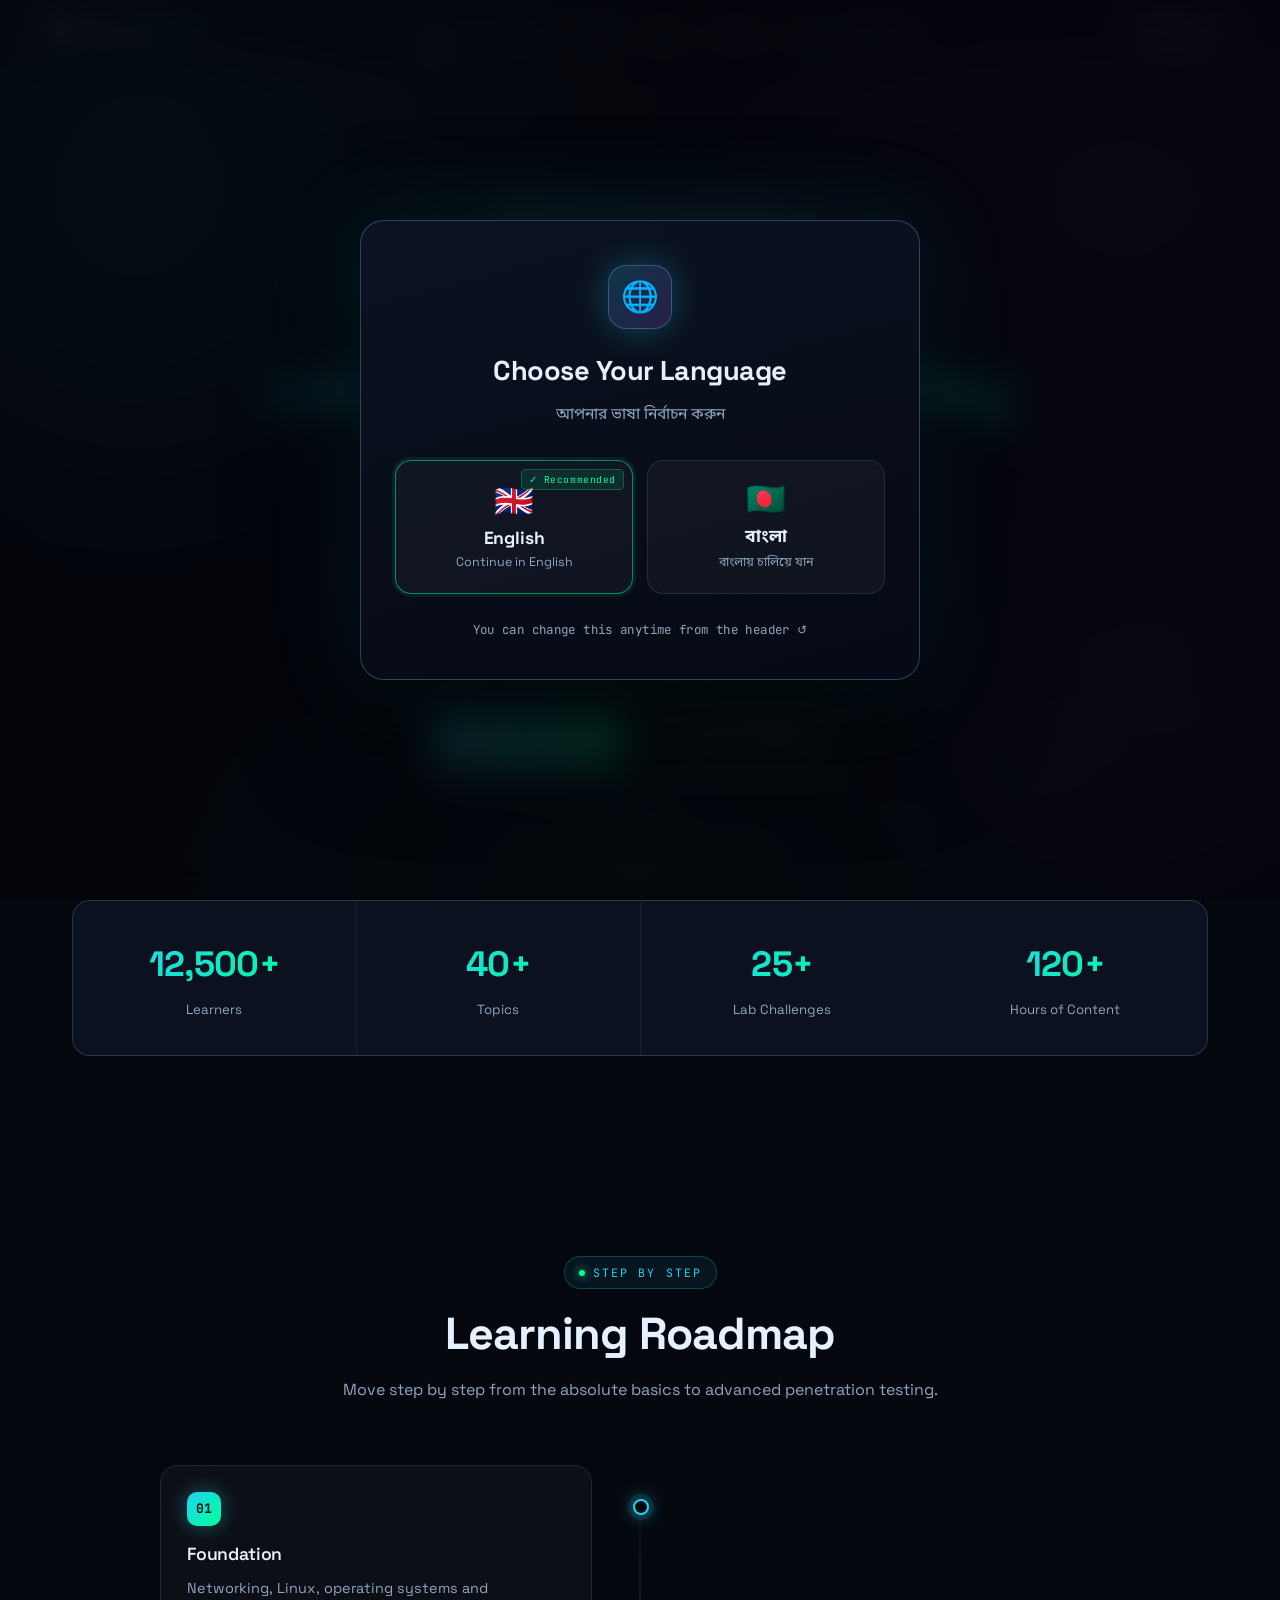
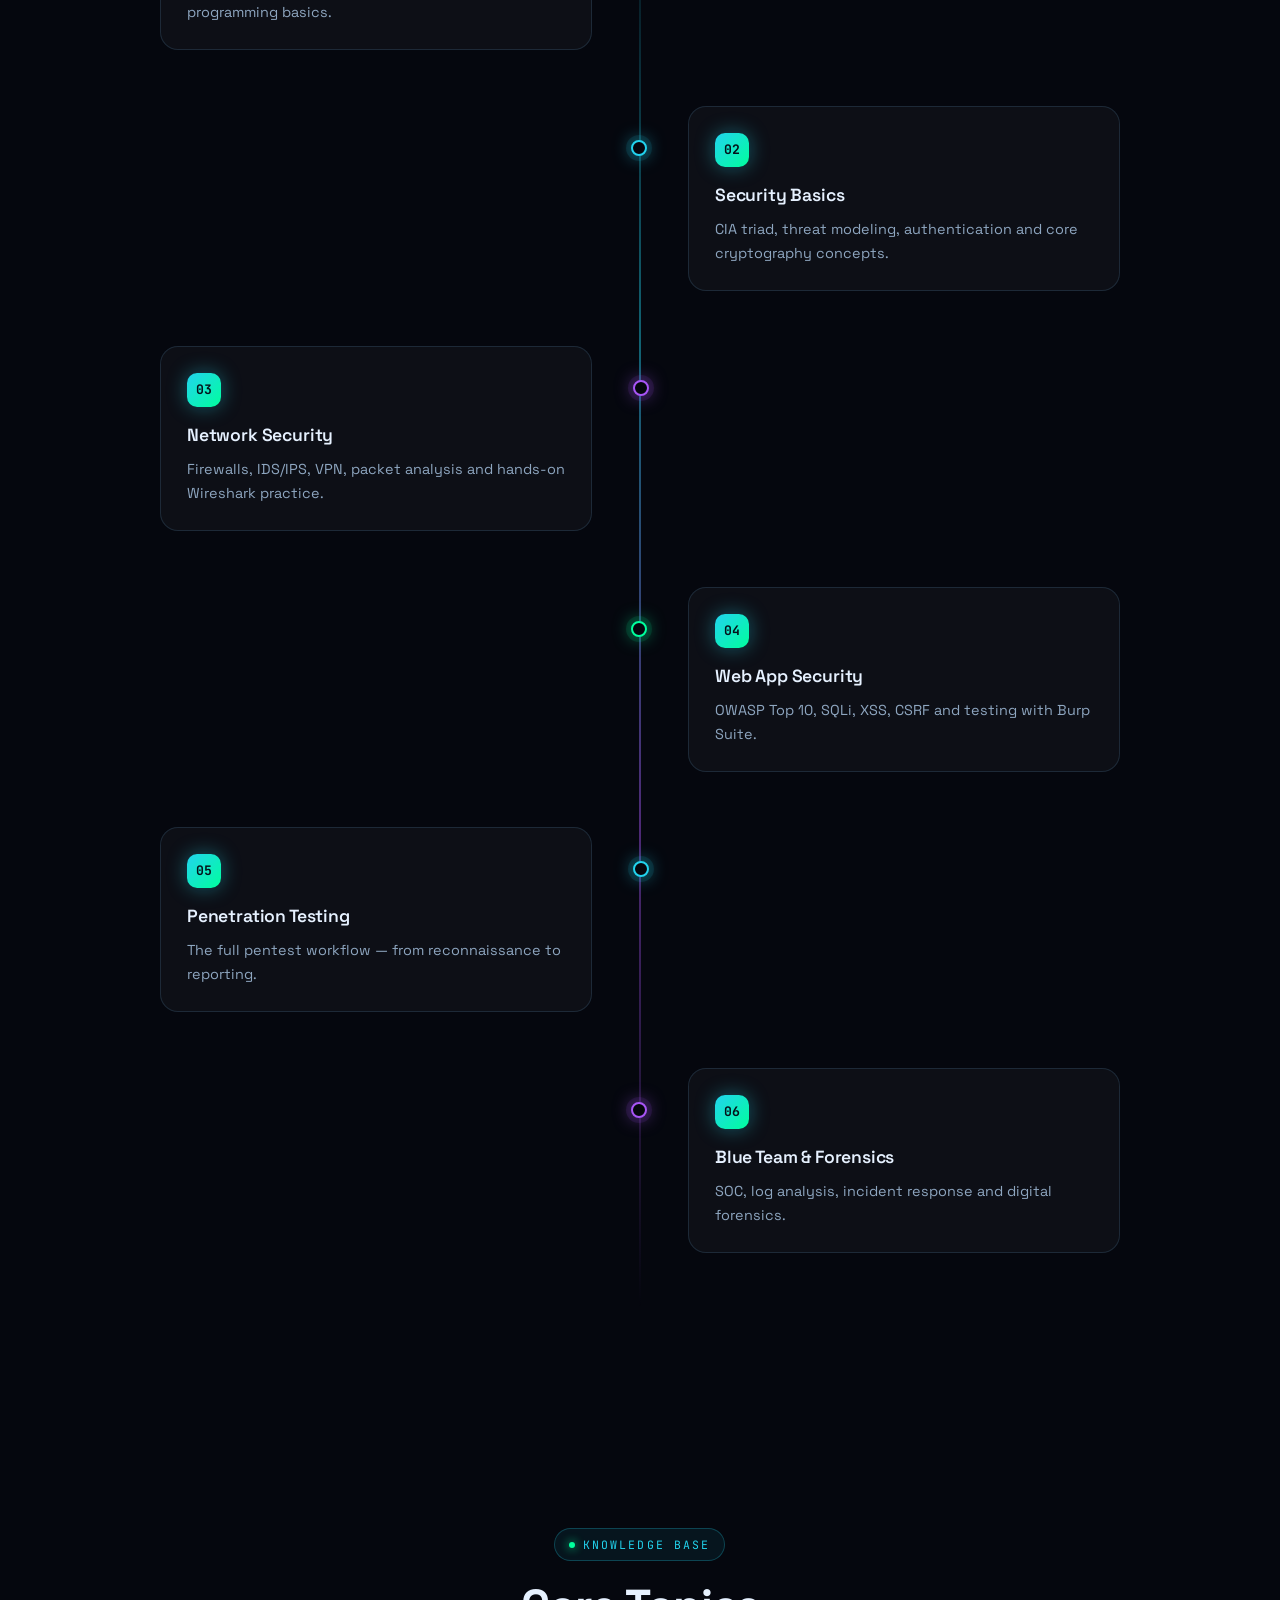
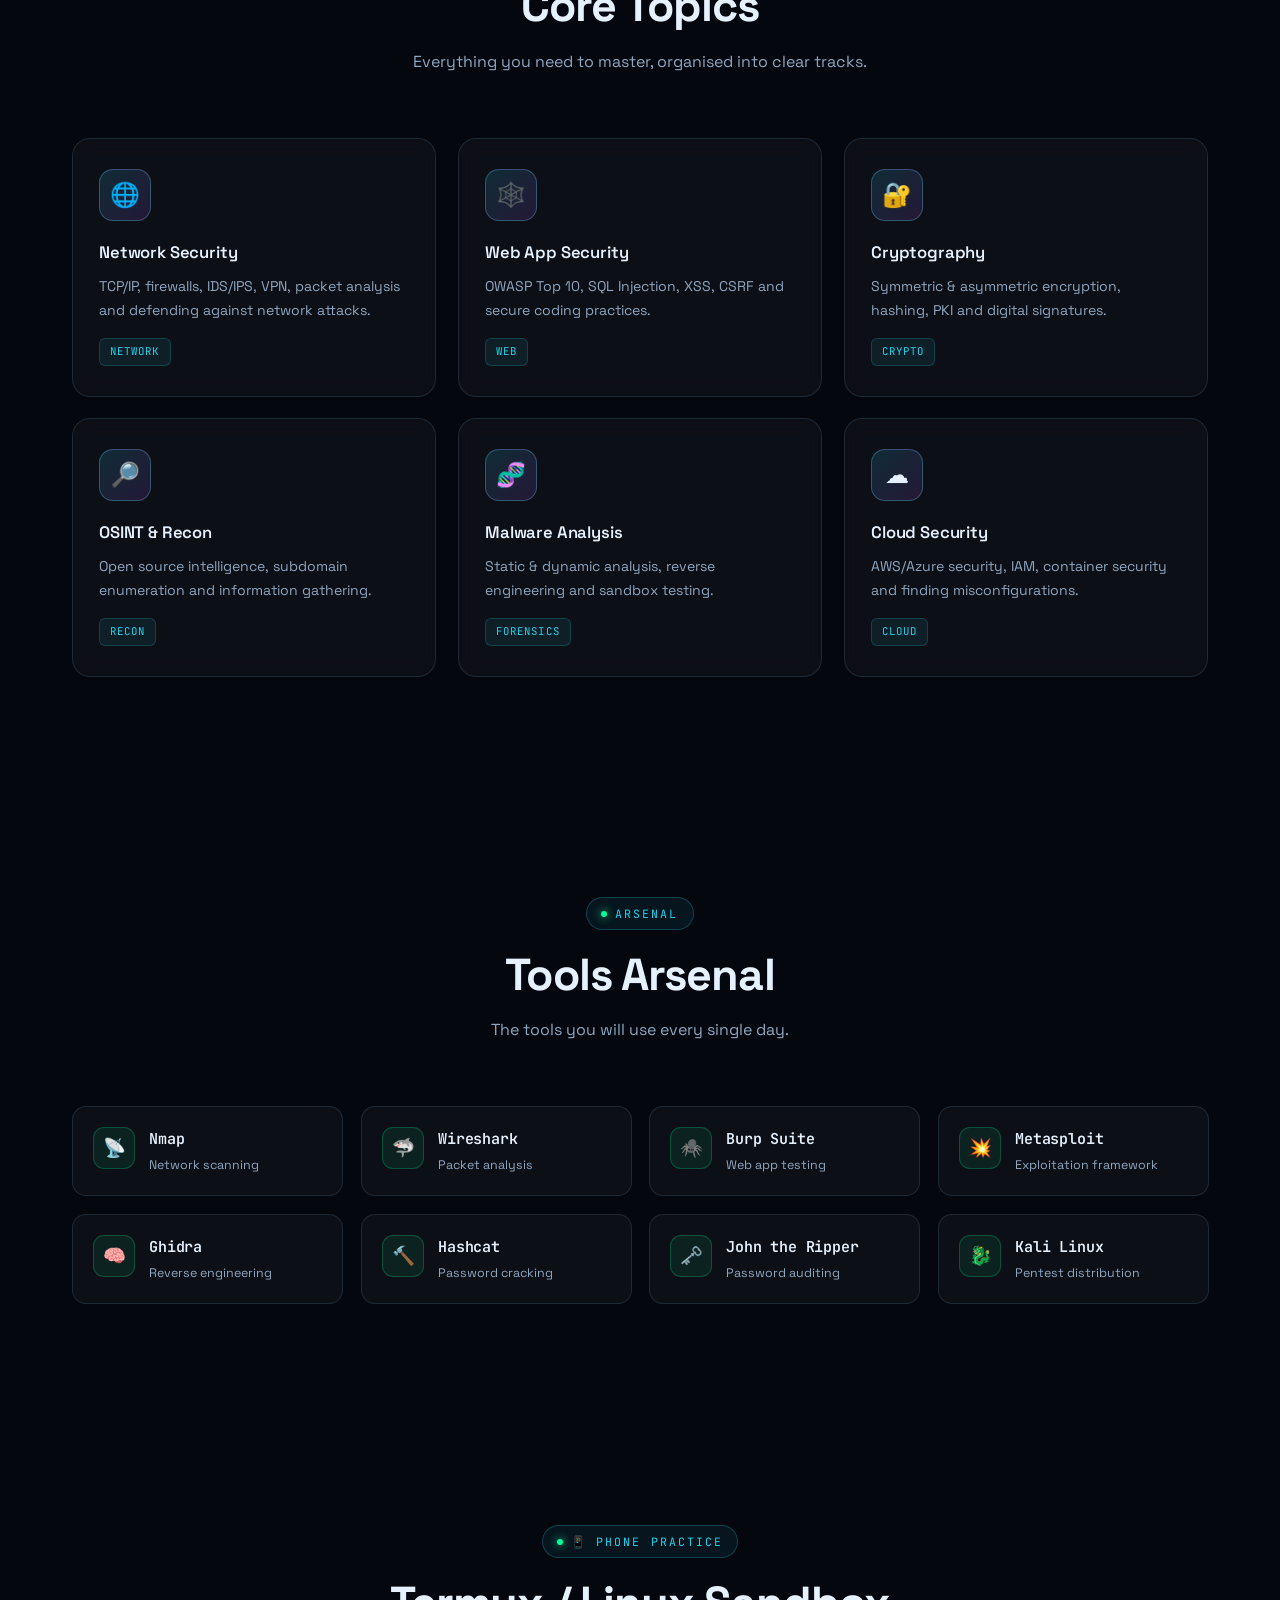
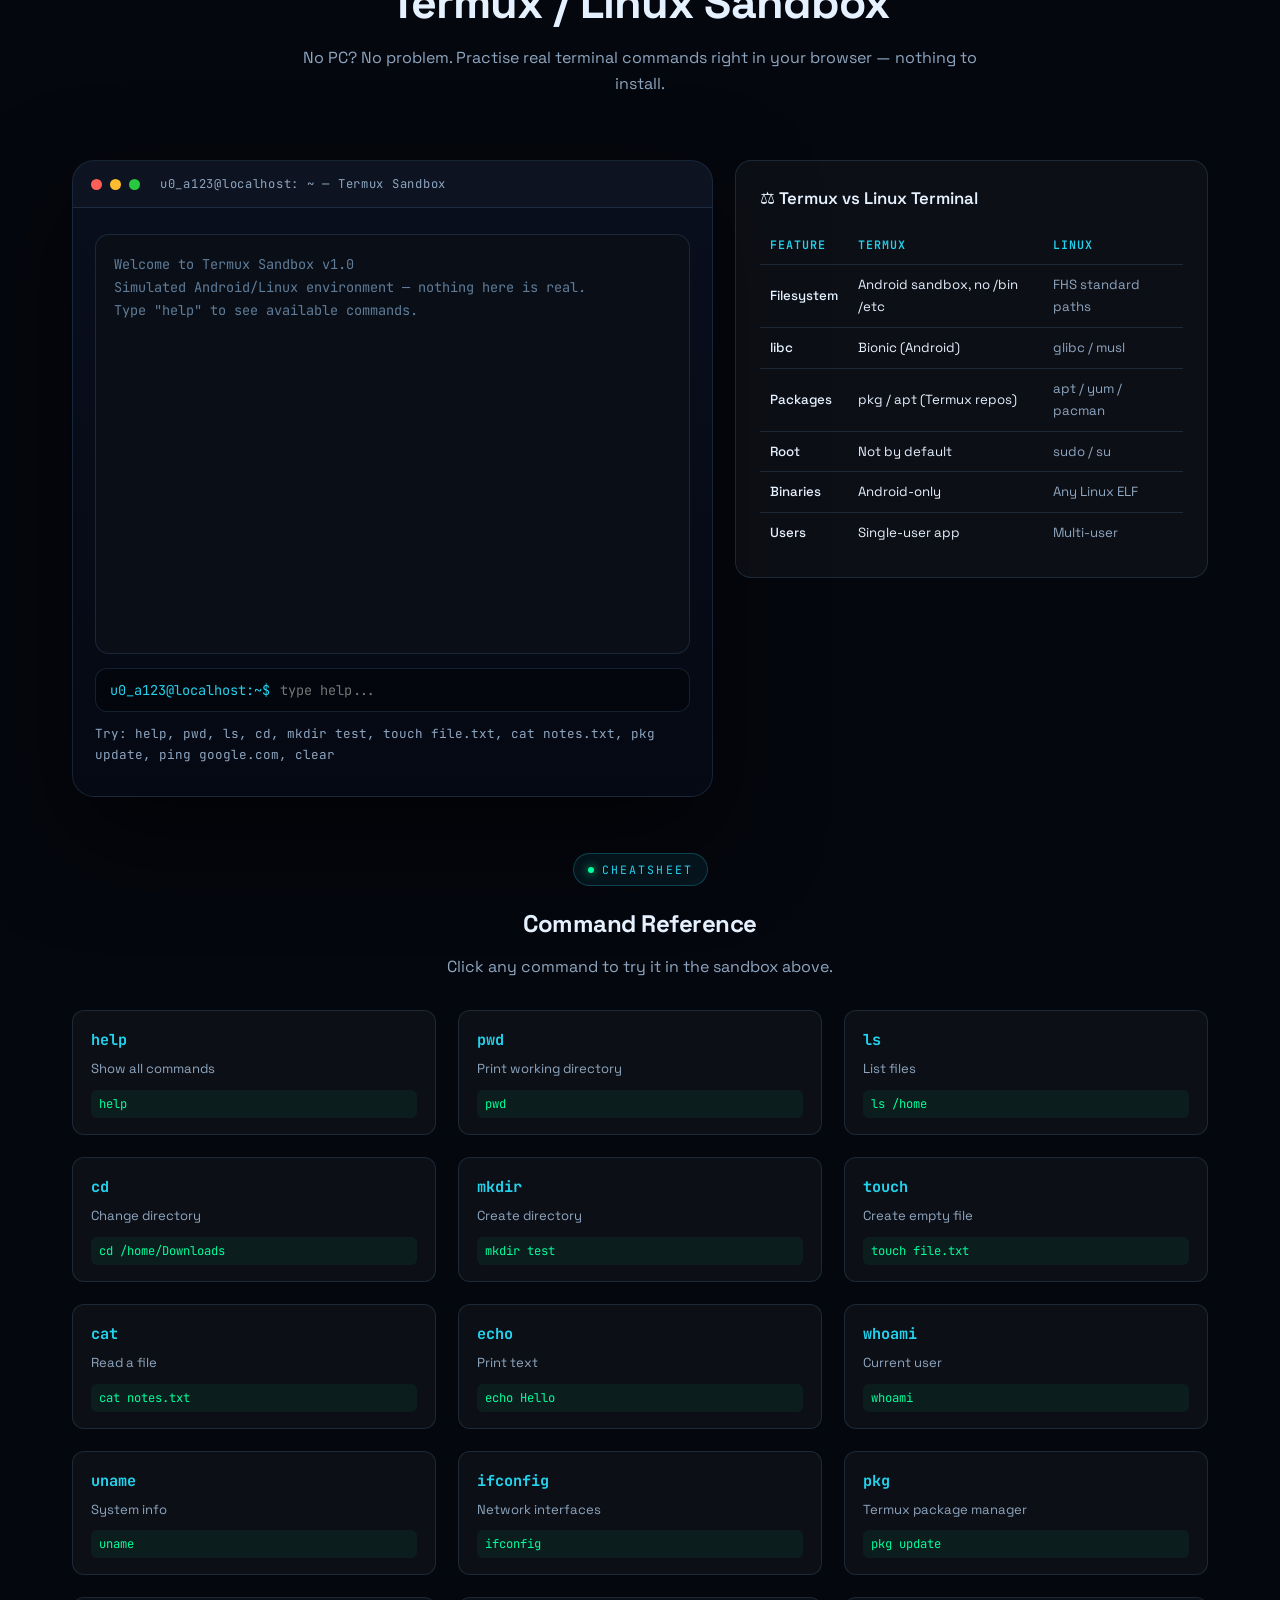
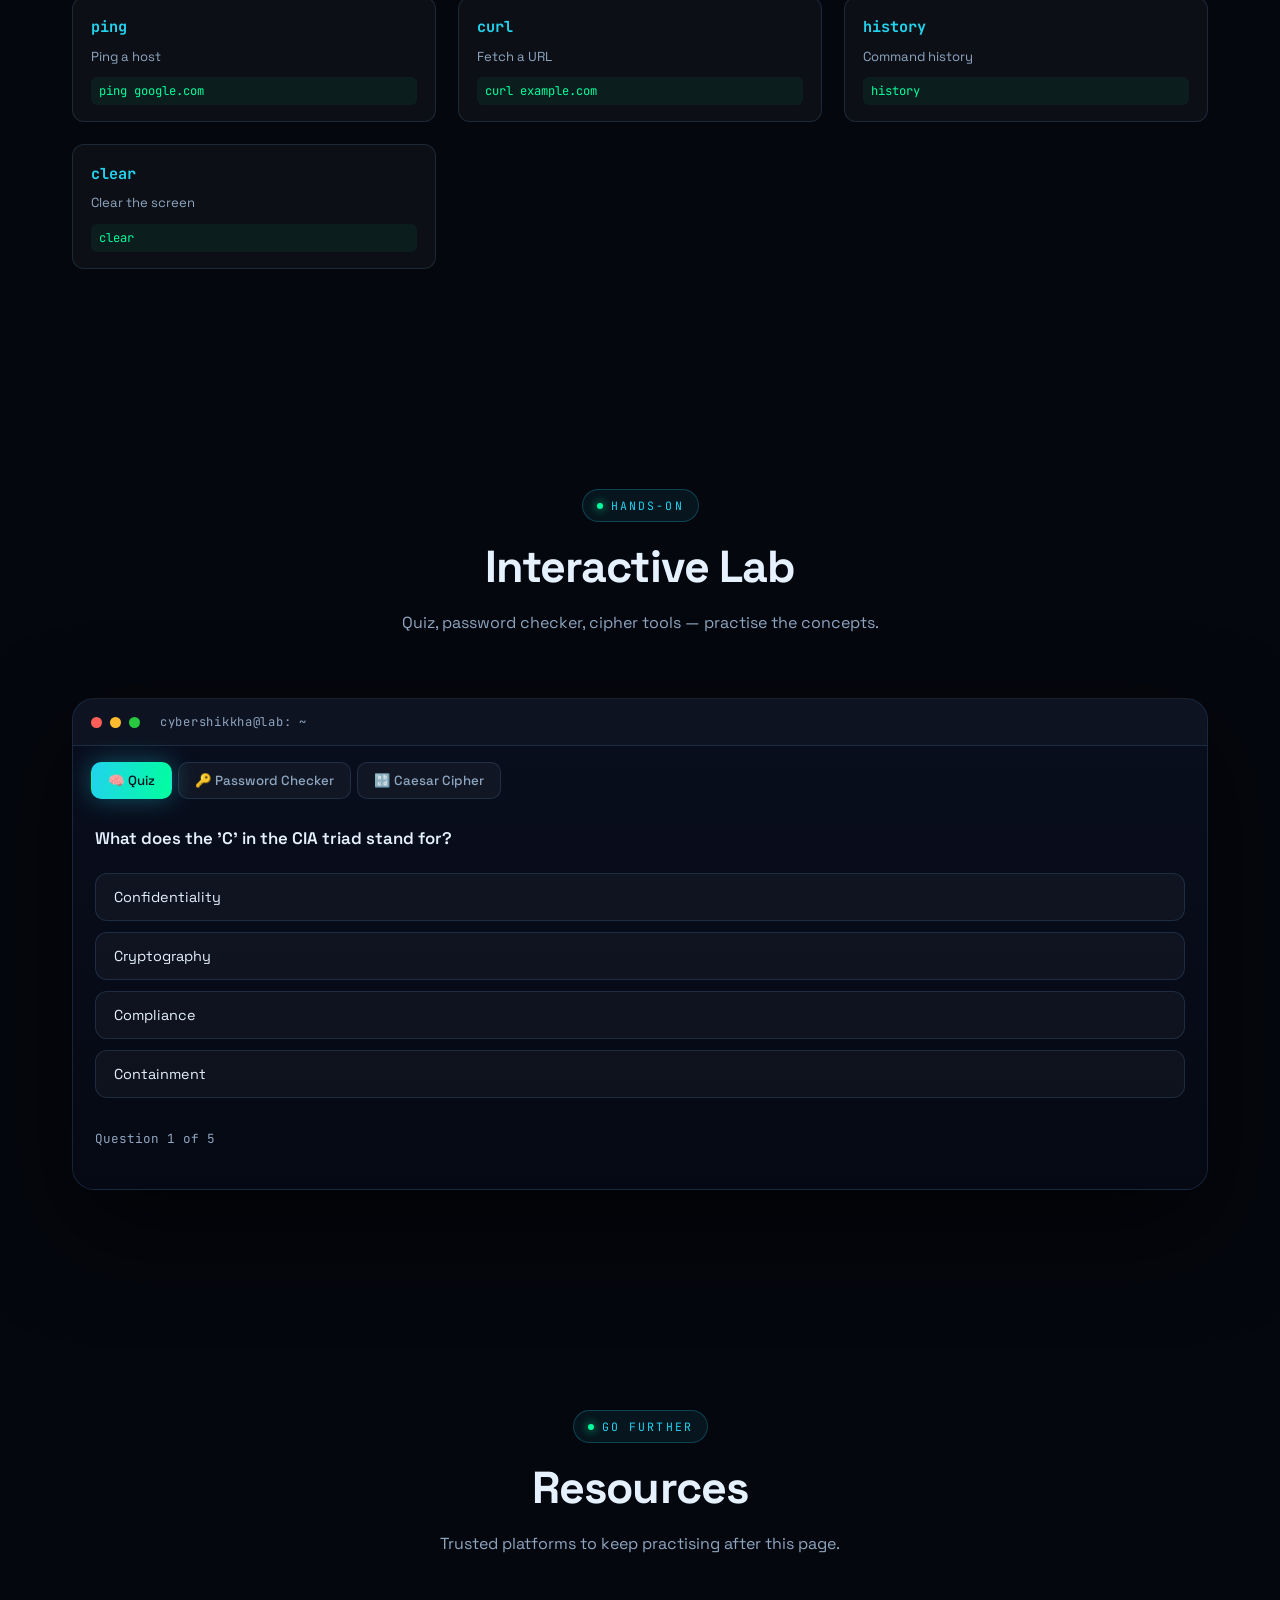
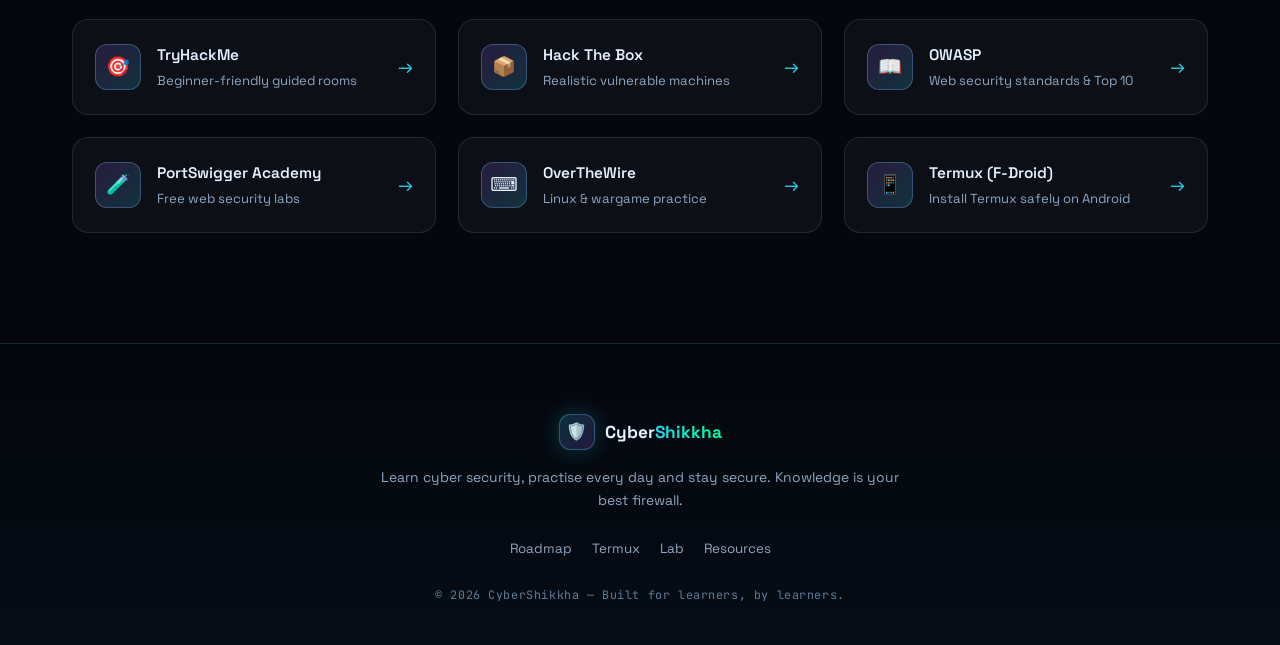
==== commit 76db791c: "Update cybersecurity.html" ====
--- a/cybersecurity.html
+++ b/cybersecurity.html
@@ -4,14 +4,12 @@
 <meta charset="UTF-8" />
 <meta name="viewport" content="width=device-width, initial-scale=1.0" />
 <title>CyberShikkha — সাইবার সিকিউরিটি শেখো ও প্র্যাকটিস করো</title>
-<meta name="description" content="Learn cyber security from zero to pro — roadmap, tools, interactive labs. বাংলা ও ইংরেজিতে।" />
+<meta name="description" content="Learn cyber security from zero to pro — roadmap, tools, Termux sandbox, interactive labs. বাংলা ও ইংরেজিতে।" />
 <link rel="preconnect" href="https://fonts.googleapis.com">
 <link rel="preconnect" href="https://fonts.gstatic.com" crossorigin>
 <link href="https://fonts.googleapis.com/css2?family=Space+Grotesk:wght@400;500;600;700&family=JetBrains+Mono:wght@400;500;700&family=Noto+Sans+Bengali:wght@400;500;600;700&display=swap" rel="stylesheet">
-<script>/* Add js class ASAP so reveal animations activate only when JS is alive */
-document.documentElement.className += ' js';</script>
+<script>document.documentElement.className += ' js';</script>
 <style>
-/* ============ RESET & TOKENS ============ */
 *{margin:0;padding:0;box-sizing:border-box}
 :root{
   --bg:#05070e;
@@ -19,354 +17,291 @@
   --card-hover:rgba(255,255,255,.06);
   --line:rgba(120,200,255,.14);
   --line-strong:rgba(120,200,255,.3);
-  --cyan:#22d3ee;
-  --green:#00ff9d;
-  --purple:#a855f7;
-  --text:#e6f1ff;
-  --muted:#8ea6c0;
-  --radius:18px;
+  --cyan:#22d3ee;--green:#00ff9d;--purple:#a855f7;--amber:#fbbf24;
+  --text:#e6f1ff;--muted:#8ea6c0;--radius:18px;
   --font:'Space Grotesk','Noto Sans Bengali',system-ui,-apple-system,sans-serif;
   --mono:'JetBrains Mono','Noto Sans Bengali',monospace;
 }
 html{scroll-behavior:smooth}
-body{
-  background:var(--bg);color:var(--text);font-family:var(--font);
-  line-height:1.65;overflow-x:hidden;-webkit-font-smoothing:antialiased;
-}
+body{background:var(--bg);color:var(--text);font-family:var(--font);line-height:1.65;overflow-x:hidden;-webkit-font-smoothing:antialiased}
 ::selection{background:rgba(34,211,238,.3);color:#fff}
-img{max-width:100%;display:block}
 a{text-decoration:none;color:inherit}
 button,input,select,textarea{font-family:inherit;font-size:inherit;color:inherit}
-
 ::-webkit-scrollbar{width:9px;height:9px}
 ::-webkit-scrollbar-track{background:#05070e}
 ::-webkit-scrollbar-thumb{background:linear-gradient(180deg,var(--cyan),var(--purple));border-radius:20px;border:2px solid #05070e}
 
-/* ============ BACKGROUND ============ */
 #bgCanvas{position:fixed;inset:0;z-index:-2;opacity:.55;pointer-events:none}
-body::before{
-  content:'';position:fixed;inset:0;z-index:-4;
-  background:
-    radial-gradient(900px 620px at 12% 8%, rgba(34,211,238,.14), transparent 62%),
-    radial-gradient(820px 620px at 88% 22%, rgba(168,85,247,.14), transparent 62%),
-    radial-gradient(900px 700px at 50% 105%, rgba(0,255,157,.09), transparent 62%),
-    var(--bg);
-}
-.grid-overlay{
-  position:fixed;inset:0;z-index:-3;pointer-events:none;
-  background-image:
-    linear-gradient(rgba(120,200,255,.055) 1px, transparent 1px),
-    linear-gradient(90deg, rgba(120,200,255,.055) 1px, transparent 1px);
+body::before{content:'';position:fixed;inset:0;z-index:-4;
+  background:radial-gradient(900px 620px at 12% 8%,rgba(34,211,238,.14),transparent 62%),
+    radial-gradient(820px 620px at 88% 22%,rgba(168,85,247,.14),transparent 62%),
+    radial-gradient(900px 700px at 50% 105%,rgba(0,255,157,.09),transparent 62%),var(--bg);}
+.grid-overlay{position:fixed;inset:0;z-index:-3;pointer-events:none;
+  background-image:linear-gradient(rgba(120,200,255,.055) 1px,transparent 1px),
+    linear-gradient(90deg,rgba(120,200,255,.055) 1px,transparent 1px);
   background-size:54px 54px;
-  -webkit-mask-image:radial-gradient(circle at 50% 35%, #000 25%, transparent 78%);
-  mask-image:radial-gradient(circle at 50% 35%, #000 25%, transparent 78%);
-}
-
-/* ============ LANGUAGE MODAL ============ */
-.lang-modal{
-  position:fixed;inset:0;z-index:1000;
-  display:flex;align-items:center;justify-content:center;
-  padding:20px;
-  background:rgba(4,6,12,.82);
-  -webkit-backdrop-filter:blur(18px);backdrop-filter:blur(18px);
-  opacity:0;visibility:hidden;
-  transition:opacity .45s ease, visibility .45s ease;
-}
+  -webkit-mask-image:radial-gradient(circle at 50% 35%,#000 25%,transparent 78%);
+  mask-image:radial-gradient(circle at 50% 35%,#000 25%,transparent 78%);}
+
+/* LANGUAGE MODAL */
+.lang-modal{position:fixed;inset:0;z-index:1000;display:flex;align-items:center;justify-content:center;padding:20px;
+  background:rgba(4,6,12,.82);-webkit-backdrop-filter:blur(18px);backdrop-filter:blur(18px);
+  opacity:0;visibility:hidden;transition:opacity .45s ease,visibility .45s ease;}
 .lang-modal.show{opacity:1;visibility:visible}
-.lang-modal-card{
-  max-width:560px;width:100%;
-  padding:44px 34px 38px;
-  border-radius:24px;
-  background:linear-gradient(165deg, rgba(12,18,34,.98), rgba(6,10,20,.98));
+.lang-modal-card{max-width:560px;width:100%;padding:44px 34px 38px;border-radius:24px;
+  background:linear-gradient(165deg,rgba(12,18,34,.98),rgba(6,10,20,.98));
   border:1px solid var(--line-strong);
-  box-shadow:0 40px 120px rgba(0,0,0,.75), 0 0 90px rgba(34,211,238,.15);
-  text-align:center;
-  transform:translateY(22px) scale(.95);
-  transition:transform .55s cubic-bezier(.16,.84,.28,1);
-}
+  box-shadow:0 40px 120px rgba(0,0,0,.75),0 0 90px rgba(34,211,238,.15);
+  text-align:center;transform:translateY(22px) scale(.95);
+  transition:transform .55s cubic-bezier(.16,.84,.28,1);}
 .lang-modal.show .lang-modal-card{transform:none}
-.lm-icon{
-  width:64px;height:64px;margin:0 auto 20px;
-  display:grid;place-items:center;font-size:1.9rem;
-  border-radius:18px;
-  background:linear-gradient(135deg,rgba(34,211,238,.2),rgba(168,85,247,.2));
-  border:1px solid var(--line-strong);
-  box-shadow:0 0 34px rgba(34,211,238,.3);
-  animation:lmPulse 3s ease-in-out infinite;
-}
+.lm-icon{width:64px;height:64px;margin:0 auto 20px;display:grid;place-items:center;font-size:1.9rem;
+  border-radius:18px;background:linear-gradient(135deg,rgba(34,211,238,.2),rgba(168,85,247,.2));
+  border:1px solid var(--line-strong);box-shadow:0 0 34px rgba(34,211,238,.3);
+  animation:lmPulse 3s ease-in-out infinite;}
 @keyframes lmPulse{0%,100%{box-shadow:0 0 34px rgba(34,211,238,.3)}50%{box-shadow:0 0 46px rgba(168,85,247,.4)}}
 .lang-modal-card h2{font-size:clamp(1.35rem,3vw,1.7rem);font-weight:700;letter-spacing:-.02em;margin-bottom:8px}
 .lang-modal-card .lm-bn{color:var(--muted);font-size:.98rem;margin-bottom:32px}
 .lm-options{display:grid;grid-template-columns:1fr 1fr;gap:14px}
-.lm-btn{
-  cursor:pointer;padding:22px 16px;border-radius:16px;
-  background:rgba(255,255,255,.035);
-  border:1.5px solid var(--line);
-  color:var(--text);text-align:center;
-  transition:transform .3s cubic-bezier(.2,.9,.3,1.4), border-color .3s, background .3s, box-shadow .3s;
-  position:relative;overflow:hidden;
-}
-.lm-btn::before{
-  content:'';position:absolute;inset:0;opacity:0;transition:opacity .35s;
-  background:radial-gradient(circle at 50% 0%, rgba(34,211,238,.18), transparent 65%);
-  pointer-events:none;
-}
+.lm-btn{cursor:pointer;padding:22px 16px;border-radius:16px;background:rgba(255,255,255,.035);
+  border:1.5px solid var(--line);color:var(--text);text-align:center;
+  transition:transform .3s cubic-bezier(.2,.9,.3,1.4),border-color .3s,background .3s,box-shadow .3s;
+  position:relative;overflow:hidden;}
+.lm-btn::before{content:'';position:absolute;inset:0;opacity:0;transition:opacity .35s;
+  background:radial-gradient(circle at 50% 0%,rgba(34,211,238,.18),transparent 65%);pointer-events:none;}
 .lm-btn:hover::before{opacity:1}
-.lm-btn:hover{
-  transform:translateY(-5px);
-  border-color:var(--line-strong);
-  background:rgba(255,255,255,.055);
-  box-shadow:0 20px 50px rgba(0,0,0,.55), 0 0 40px rgba(34,211,238,.18);
-}
+.lm-btn:hover{transform:translateY(-5px);border-color:var(--line-strong);background:rgba(255,255,255,.055);
+  box-shadow:0 20px 50px rgba(0,0,0,.55),0 0 40px rgba(34,211,238,.18);}
 .lm-btn .lm-flag{font-size:2rem;display:block;margin-bottom:10px;line-height:1}
 .lm-btn .lm-name{font-size:1.1rem;font-weight:700;display:block;letter-spacing:-.01em}
 .lm-btn .lm-sub{font-size:.78rem;color:var(--muted);display:block;margin-top:5px}
 .lm-btn.recommended{border-color:rgba(0,255,157,.5);box-shadow:0 0 0 3px rgba(0,255,157,.08)}
-.lm-btn.recommended::after{
-  content:'✓ Recommended';position:absolute;top:8px;right:8px;
-  font-size:.6rem;font-family:var(--mono);letter-spacing:.06em;
-  color:var(--green);background:rgba(0,255,157,.1);
-  padding:3px 7px;border-radius:5px;border:1px solid rgba(0,255,157,.25);
-}
+.lm-btn.recommended::after{content:'✓ Recommended';position:absolute;top:8px;right:8px;
+  font-size:.6rem;font-family:var(--mono);letter-spacing:.06em;color:var(--green);
+  background:rgba(0,255,157,.1);padding:3px 7px;border-radius:5px;border:1px solid rgba(0,255,157,.25);}
 .lm-footer{margin-top:26px;font-size:.78rem;color:var(--muted);font-family:var(--mono);letter-spacing:.03em}
 
-/* ============ HEADER ============ */
-header{
-  position:fixed;top:0;left:0;right:0;z-index:120;
-  background:rgba(5,7,14,.55);
+/* HEADER */
+header{position:fixed;top:0;left:0;right:0;z-index:120;background:rgba(5,7,14,.55);
   -webkit-backdrop-filter:blur(16px);backdrop-filter:blur(16px);
-  border-bottom:1px solid transparent;
-  transition:background .35s, border-color .35s;
-}
+  border-bottom:1px solid transparent;transition:background .35s,border-color .35s;}
 header.scrolled{background:rgba(5,7,14,.9);border-bottom-color:var(--line)}
-.progress-bar{
-  position:absolute;top:0;left:0;height:2px;width:0%;
+.progress-bar{position:absolute;top:0;left:0;height:2px;width:0%;
   background:linear-gradient(90deg,var(--cyan),var(--green),var(--purple));
-  box-shadow:0 0 12px rgba(34,211,238,.8);
-  transition:width .1s linear;
-}
-.nav-wrap{
-  max-width:1240px;margin:0 auto;padding:13px 22px;
-  display:flex;align-items:center;justify-content:space-between;gap:16px;
-}
+  box-shadow:0 0 12px rgba(34,211,238,.8);transition:width .1s linear;}
+.nav-wrap{max-width:1240px;margin:0 auto;padding:13px 22px;display:flex;align-items:center;justify-content:space-between;gap:16px;}
 .logo{display:flex;align-items:center;gap:10px;font-weight:700;font-size:1.1rem;letter-spacing:-.02em;flex-shrink:0}
-.logo-mark{
-  width:36px;height:36px;display:grid;place-items:center;font-size:1.05rem;
-  border-radius:11px;
+.logo-mark{width:36px;height:36px;display:grid;place-items:center;font-size:1.05rem;border-radius:11px;
   background:linear-gradient(135deg,rgba(34,211,238,.2),rgba(168,85,247,.2));
-  border:1px solid var(--line-strong);
-  box-shadow:0 0 22px rgba(34,211,238,.25);
-}
+  border:1px solid var(--line-strong);box-shadow:0 0 22px rgba(34,211,238,.25);}
 .logo em{font-style:normal;background:linear-gradient(100deg,var(--cyan),var(--green));
   -webkit-background-clip:text;background-clip:text;color:transparent}
 nav{display:flex;gap:4px;align-items:center}
-nav a{
-  position:relative;padding:8px 13px;border-radius:10px;
-  font-size:.9rem;font-weight:500;color:var(--muted);
-  transition:color .25s, background .25s;
-}
+nav a{position:relative;padding:8px 12px;border-radius:10px;font-size:.88rem;font-weight:500;color:var(--muted);
+  transition:color .25s,background .25s;}
 nav a:hover{color:var(--text);background:rgba(255,255,255,.04)}
 nav a.active{color:var(--cyan)}
-nav a.active::after{
-  content:'';position:absolute;left:13px;right:13px;bottom:2px;height:2px;border-radius:2px;
-  background:linear-gradient(90deg,var(--cyan),var(--green));
-  box-shadow:0 0 10px rgba(34,211,238,.8);
-}
+nav a.active::after{content:'';position:absolute;left:12px;right:12px;bottom:2px;height:2px;border-radius:2px;
+  background:linear-gradient(90deg,var(--cyan),var(--green));box-shadow:0 0 10px rgba(34,211,238,.8);}
 .nav-right{display:flex;align-items:center;gap:10px;flex-shrink:0}
-.lang-select{
-  appearance:none;-webkit-appearance:none;
-  background:rgba(255,255,255,.05);
-  border:1px solid var(--line);color:var(--text);
-  padding:8px 28px 8px 12px;border-radius:10px;font-size:.83rem;cursor:pointer;
+.lang-select{appearance:none;-webkit-appearance:none;background:rgba(255,255,255,.05);
+  border:1px solid var(--line);color:var(--text);padding:8px 28px 8px 12px;border-radius:10px;font-size:.83rem;cursor:pointer;
   background-image:url("data:image/svg+xml,%3Csvg xmlns='http://www.w3.org/2000/svg' width='12' height='12' viewBox='0 0 24 24' fill='none' stroke='%2322d3ee' stroke-width='3'%3E%3Cpath d='M6 9l6 6 6-6'/%3E%3C/svg%3E");
-  background-repeat:no-repeat;background-position:right 9px center;
-  transition:border-color .25s, box-shadow .25s;
-}
+  background-repeat:no-repeat;background-position:right 9px center;transition:border-color .25s,box-shadow .25s;}
 .lang-select:hover{border-color:var(--line-strong);box-shadow:0 0 16px rgba(34,211,238,.2)}
 .lang-select option{background:#0a1020;color:#e6f1ff}
-.burger{
-  display:none;width:40px;height:40px;border-radius:10px;cursor:pointer;
-  background:rgba(255,255,255,.05);border:1px solid var(--line);
-  flex-direction:column;justify-content:center;align-items:center;gap:5px;
-}
+.burger{display:none;width:40px;height:40px;border-radius:10px;cursor:pointer;background:rgba(255,255,255,.05);
+  border:1px solid var(--line);flex-direction:column;justify-content:center;align-items:center;gap:5px;}
 .burger span{width:18px;height:2px;background:var(--text);border-radius:2px;transition:.3s}
 .burger.open span:nth-child(1){transform:translateY(7px) rotate(45deg)}
 .burger.open span:nth-child(2){opacity:0}
 .burger.open span:nth-child(3){transform:translateY(-7px) rotate(-45deg)}
 
-/* ============ LAYOUT ============ */
+/* LAYOUT */
 .container{max-width:1180px;margin:0 auto;padding:0 22px}
 section{padding:110px 0;scroll-margin-top:80px;position:relative}
 .sec-head{max-width:720px;margin:0 auto 62px;text-align:center}
-.kicker{
-  display:inline-flex;align-items:center;gap:8px;
-  font-family:var(--mono);font-size:.72rem;letter-spacing:.18em;text-transform:uppercase;
-  color:var(--cyan);padding:6px 14px;border-radius:100px;margin-bottom:18px;
-  background:rgba(34,211,238,.07);border:1px solid rgba(34,211,238,.25);
-}
+.kicker{display:inline-flex;align-items:center;gap:8px;font-family:var(--mono);font-size:.72rem;
+  letter-spacing:.18em;text-transform:uppercase;color:var(--cyan);padding:6px 14px;border-radius:100px;margin-bottom:18px;
+  background:rgba(34,211,238,.07);border:1px solid rgba(34,211,238,.25);}
 .kicker::before{content:'';width:6px;height:6px;border-radius:50%;background:var(--green);
-  box-shadow:0 0 10px var(--green);animation:pulse 2s infinite}
+  box-shadow:0 0 10px var(--green);animation:pulse 2s infinite;}
 @keyframes pulse{0%,100%{opacity:1}50%{opacity:.3}}
 .sec-head h2{font-size:clamp(1.75rem,4.2vw,2.8rem);font-weight:700;letter-spacing:-.02em;line-height:1.2;margin-bottom:16px}
+.sec-head h3{font-weight:700;letter-spacing:-.02em;margin-bottom:10px}
 .sec-head p{color:var(--muted);font-size:1rem}
 
-/* ============ REVEAL ============ */
-html.js [data-reveal]{
-  opacity:0;transform:translateY(46px);
-  transition:opacity .85s cubic-bezier(.16,.84,.28,1), transform .85s cubic-bezier(.16,.84,.28,1);
-  transition-delay:var(--d,0ms);
-  will-change:opacity,transform;
-}
+/* REVEAL */
+html.js [data-reveal]{opacity:0;transform:translateY(46px);
+  transition:opacity .85s cubic-bezier(.16,.84,.28,1),transform .85s cubic-bezier(.16,.84,.28,1);
+  transition-delay:var(--d,0ms);will-change:opacity,transform;}
 html.js [data-reveal="left"]{transform:translateX(-64px)}
 html.js [data-reveal="right"]{transform:translateX(64px)}
 html.js [data-reveal="scale"]{transform:scale(.86)}
 html.js [data-reveal="blur"]{transform:translateY(30px);filter:blur(10px)}
 html.js [data-reveal].in{opacity:1;transform:none;filter:blur(0)}
 
-/* ============ HERO ============ */
-.hero{
-  min-height:100vh;display:flex;align-items:center;justify-content:center;
-  text-align:center;padding:150px 22px 90px;position:relative;overflow:hidden;
-}
+/* HERO */
+.hero{min-height:100vh;display:flex;align-items:center;justify-content:center;text-align:center;
+  padding:150px 22px 90px;position:relative;overflow:hidden;}
 .orb{position:absolute;border-radius:50%;filter:blur(90px);opacity:.45;pointer-events:none;z-index:-1}
 .orb.a{width:420px;height:420px;background:rgba(34,211,238,.35);top:6%;left:-6%;animation:float1 16s ease-in-out infinite}
 .orb.b{width:380px;height:380px;background:rgba(168,85,247,.32);bottom:4%;right:-4%;animation:float2 19s ease-in-out infinite}
 @keyframes float1{0%,100%{transform:translate(0,0)}50%{transform:translate(60px,50px)}}
 @keyframes float2{0%,100%{transform:translate(0,0)}50%{transform:translate(-70px,-40px)}}
 .hero-inner{max-width:940px;position:relative;z-index:2}
-.badge{
-  display:inline-flex;align-items:center;gap:10px;
-  padding:8px 18px;border-radius:100px;margin-bottom:28px;
-  background:linear-gradient(90deg,rgba(34,211,238,.1),rgba(168,85,247,.1));
-  border:1px solid var(--line-strong);
-  font-size:.82rem;font-weight:500;color:#c8e6f5;
-  box-shadow:0 0 30px rgba(34,211,238,.12);
-  -webkit-backdrop-filter:blur(8px);backdrop-filter:blur(8px);
-}
+.badge{display:inline-flex;align-items:center;gap:10px;padding:8px 18px;border-radius:100px;margin-bottom:28px;
+  background:linear-gradient(90deg,rgba(34,211,238,.1),rgba(168,85,247,.1));border:1px solid var(--line-strong);
+  font-size:.82rem;font-weight:500;color:#c8e6f5;box-shadow:0 0 30px rgba(34,211,238,.12);
+  -webkit-backdrop-filter:blur(8px);backdrop-filter:blur(8px);}
 .hero h1{font-size:clamp(2.1rem,6.4vw,4.7rem);font-weight:700;line-height:1.08;letter-spacing:-.035em;margin-bottom:10px}
-.grad{
-  background:linear-gradient(100deg,var(--cyan),var(--green) 40%,var(--purple) 75%,var(--cyan));
-  background-size:250% auto;
-  -webkit-background-clip:text;background-clip:text;color:transparent;
-  animation:shine 7s linear infinite;
-}
+.grad{background:linear-gradient(100deg,var(--cyan),var(--green) 40%,var(--purple) 75%,var(--cyan));
+  background-size:250% auto;-webkit-background-clip:text;background-clip:text;color:transparent;
+  animation:shine 7s linear infinite;}
 @keyframes shine{to{background-position:250% center}}
 .hero p.lead{color:var(--muted);font-size:clamp(.95rem,2vw,1.1rem);max-width:660px;margin:24px auto 0}
-.typing{
-  font-family:var(--mono);font-size:clamp(.82rem,2vw,.98rem);
-  color:var(--green);margin-top:22px;min-height:1.6em;
-  text-shadow:0 0 18px rgba(0,255,157,.5);
-}
-.caret{display:inline-block;width:9px;height:1.05em;background:var(--green);
-  margin-left:3px;vertical-align:-3px;animation:blink 1s step-end infinite;box-shadow:0 0 10px var(--green)}
+.typing{font-family:var(--mono);font-size:clamp(.82rem,2vw,.98rem);color:var(--green);margin-top:22px;min-height:1.6em;
+  text-shadow:0 0 18px rgba(0,255,157,.5);}
+.caret{display:inline-block;width:9px;height:1.05em;background:var(--green);margin-left:3px;vertical-align:-3px;
+  animation:blink 1s step-end infinite;box-shadow:0 0 10px var(--green)}
 @keyframes blink{50%{opacity:0}}
 .hero-cta{display:flex;gap:14px;justify-content:center;flex-wrap:wrap;margin-top:42px}
-.btn{
-  position:relative;display:inline-flex;align-items:center;gap:9px;
-  padding:14px 28px;border-radius:12px;font-weight:600;font-size:.94rem;
-  cursor:pointer;border:1px solid transparent;overflow:hidden;
-  transition:transform .28s cubic-bezier(.2,.9,.3,1.4), box-shadow .3s, background .3s;
-}
+.btn{position:relative;display:inline-flex;align-items:center;gap:9px;padding:14px 28px;border-radius:12px;
+  font-weight:600;font-size:.94rem;cursor:pointer;border:1px solid transparent;overflow:hidden;
+  transition:transform .28s cubic-bezier(.2,.9,.3,1.4),box-shadow .3s,background .3s;}
 .btn-primary{color:#04121a;background:linear-gradient(100deg,var(--cyan),var(--green));box-shadow:0 8px 30px rgba(34,211,238,.28)}
 .btn-primary:hover{transform:translateY(-3px);box-shadow:0 14px 42px rgba(34,211,238,.45)}
-.btn-ghost{color:var(--text);background:rgba(255,255,255,.04);border-color:var(--line-strong);-webkit-backdrop-filter:blur(8px);backdrop-filter:blur(8px)}
+.btn-ghost{color:var(--text);background:rgba(255,255,255,.04);border-color:var(--line-strong);
+  -webkit-backdrop-filter:blur(8px);backdrop-filter:blur(8px)}
 .btn-ghost:hover{transform:translateY(-3px);background:rgba(255,255,255,.08);box-shadow:0 12px 34px rgba(168,85,247,.25)}
-.btn::after{content:'';position:absolute;inset:0;background:linear-gradient(120deg,transparent 30%,rgba(255,255,255,.5),transparent 70%);transform:translateX(-120%);transition:transform .7s}
+.btn::after{content:'';position:absolute;inset:0;
+  background:linear-gradient(120deg,transparent 30%,rgba(255,255,255,.5),transparent 70%);
+  transform:translateX(-120%);transition:transform .7s}
 .btn:hover::after{transform:translateX(120%)}
-
-.scroll-hint{
-  position:absolute;bottom:34px;left:50%;transform:translateX(-50%);
-  display:flex;flex-direction:column;align-items:center;gap:8px;
-  font-family:var(--mono);font-size:.68rem;letter-spacing:.2em;text-transform:uppercase;color:var(--muted);
-}
+.scroll-hint{position:absolute;bottom:34px;left:50%;transform:translateX(-50%);
+  display:flex;flex-direction:column;align-items:center;gap:8px;font-family:var(--mono);font-size:.68rem;
+  letter-spacing:.2em;text-transform:uppercase;color:var(--muted);}
 .mouse{width:24px;height:38px;border:2px solid var(--line-strong);border-radius:14px;position:relative}
-.mouse::after{content:'';position:absolute;top:7px;left:50%;transform:translateX(-50%);width:3px;height:7px;border-radius:2px;background:var(--cyan);animation:wheel 1.8s infinite;box-shadow:0 0 8px var(--cyan)}
+.mouse::after{content:'';position:absolute;top:7px;left:50%;transform:translateX(-50%);width:3px;height:7px;
+  border-radius:2px;background:var(--cyan);animation:wheel 1.8s infinite;box-shadow:0 0 8px var(--cyan)}
 @keyframes wheel{0%{opacity:0;transform:translate(-50%,0)}30%{opacity:1}100%{opacity:0;transform:translate(-50%,12px)}}
 
-/* ============ STATS ============ */
+/* STATS */
 .stats-strip{padding:0 0 90px}
-.stats{
-  display:grid;grid-template-columns:repeat(4,1fr);gap:1px;
-  background:var(--line);border:1px solid var(--line);border-radius:var(--radius);overflow:hidden;
-}
-.stat{background:rgba(8,13,26,.75);-webkit-backdrop-filter:blur(10px);backdrop-filter:blur(10px);padding:34px 20px;text-align:center;transition:background .35s}
+.stats{display:grid;grid-template-columns:repeat(4,1fr);gap:1px;background:var(--line);
+  border:1px solid var(--line);border-radius:var(--radius);overflow:hidden;}
+.stat{background:rgba(8,13,26,.75);-webkit-backdrop-filter:blur(10px);backdrop-filter:blur(10px);
+  padding:34px 20px;text-align:center;transition:background .35s}
 .stat:hover{background:rgba(34,211,238,.06)}
-.stat .num{font-size:clamp(1.5rem,3.6vw,2.2rem);font-weight:700;letter-spacing:-.02em;background:linear-gradient(100deg,var(--cyan),var(--green));-webkit-background-clip:text;background-clip:text;color:transparent}
+.stat .num{font-size:clamp(1.5rem,3.6vw,2.2rem);font-weight:700;letter-spacing:-.02em;
+  background:linear-gradient(100deg,var(--cyan),var(--green));-webkit-background-clip:text;background-clip:text;color:transparent}
 .stat .lbl{color:var(--muted);font-size:.83rem;margin-top:6px}
 
-/* ============ TIMELINE ============ */
+/* TIMELINE */
 .timeline{position:relative;max-width:960px;margin:0 auto}
-.timeline::before{content:'';position:absolute;left:50%;top:0;bottom:0;width:2px;transform:translateX(-50%);background:linear-gradient(180deg,transparent,var(--cyan),var(--purple),transparent);opacity:.45}
+.timeline::before{content:'';position:absolute;left:50%;top:0;bottom:0;width:2px;transform:translateX(-50%);
+  background:linear-gradient(180deg,transparent,var(--cyan),var(--purple),transparent);opacity:.45;}
 .tl-item{position:relative;width:50%;padding:0 48px 56px 0}
 .tl-item:nth-child(even){margin-left:50%;padding:0 0 56px 48px}
-.tl-card{
-  position:relative;padding:26px 26px 24px;border-radius:var(--radius);
-  background:var(--card);border:1px solid var(--line);
-  -webkit-backdrop-filter:blur(10px);backdrop-filter:blur(10px);
-  transition:transform .4s cubic-bezier(.16,.84,.28,1), border-color .4s, box-shadow .4s, background .4s;
-}
-.tl-card:hover{transform:translateY(-6px);border-color:var(--line-strong);background:var(--card-hover);box-shadow:0 22px 60px rgba(0,0,0,.55), 0 0 40px rgba(34,211,238,.12)}
-.tl-num{display:inline-flex;align-items:center;justify-content:center;width:34px;height:34px;border-radius:10px;font-family:var(--mono);font-size:.82rem;font-weight:700;color:#04121a;background:linear-gradient(135deg,var(--cyan),var(--green));margin-bottom:14px;box-shadow:0 0 20px rgba(34,211,238,.4)}
+.tl-card{position:relative;padding:26px 26px 24px;border-radius:var(--radius);background:var(--card);
+  border:1px solid var(--line);-webkit-backdrop-filter:blur(10px);backdrop-filter:blur(10px);
+  transition:transform .4s cubic-bezier(.16,.84,.28,1),border-color .4s,box-shadow .4s,background .4s;}
+.tl-card:hover{transform:translateY(-6px);border-color:var(--line-strong);background:var(--card-hover);
+  box-shadow:0 22px 60px rgba(0,0,0,.55),0 0 40px rgba(34,211,238,.12);}
+.tl-num{display:inline-flex;align-items:center;justify-content:center;width:34px;height:34px;border-radius:10px;
+  font-family:var(--mono);font-size:.82rem;font-weight:700;color:#04121a;
+  background:linear-gradient(135deg,var(--cyan),var(--green));margin-bottom:14px;box-shadow:0 0 20px rgba(34,211,238,.4);}
 .tl-card h3{font-size:1.1rem;font-weight:600;margin-bottom:8px;letter-spacing:-.01em}
 .tl-card p{color:var(--muted);font-size:.9rem}
-.tl-dot{position:absolute;top:34px;right:-9px;width:16px;height:16px;border-radius:50%;background:var(--bg);border:2px solid var(--cyan);box-shadow:0 0 0 5px rgba(34,211,238,.1), 0 0 18px rgba(34,211,238,.7);z-index:2}
+.tl-dot{position:absolute;top:34px;right:-9px;width:16px;height:16px;border-radius:50%;background:var(--bg);
+  border:2px solid var(--cyan);box-shadow:0 0 0 5px rgba(34,211,238,.1),0 0 18px rgba(34,211,238,.7);z-index:2;}
 .tl-item:nth-child(even) .tl-dot{right:auto;left:-9px}
 .tl-item:nth-child(3n) .tl-dot{border-color:var(--purple);box-shadow:0 0 0 5px rgba(168,85,247,.1),0 0 18px rgba(168,85,247,.7)}
 .tl-item:nth-child(4n) .tl-dot{border-color:var(--green);box-shadow:0 0 0 5px rgba(0,255,157,.1),0 0 18px rgba(0,255,157,.7)}
 
-/* ============ CARDS ============ */
+/* CARDS */
 .grid-3{display:grid;grid-template-columns:repeat(3,1fr);gap:22px}
 .grid-4{display:grid;grid-template-columns:repeat(4,1fr);gap:18px}
-.card{
-  position:relative;padding:30px 26px;border-radius:var(--radius);
-  background:var(--card);border:1px solid var(--line);
-  -webkit-backdrop-filter:blur(10px);backdrop-filter:blur(10px);overflow:hidden;
-  transition:transform .45s cubic-bezier(.16,.84,.28,1), border-color .45s, box-shadow .45s, background .45s;
-}
-.card::before{content:'';position:absolute;inset:0;opacity:0;transition:opacity .45s;background:radial-gradient(420px circle at var(--mx,50%) var(--my,0%), rgba(34,211,238,.13), transparent 45%);pointer-events:none}
+.card{position:relative;padding:30px 26px;border-radius:var(--radius);background:var(--card);
+  border:1px solid var(--line);-webkit-backdrop-filter:blur(10px);backdrop-filter:blur(10px);overflow:hidden;
+  transition:transform .45s cubic-bezier(.16,.84,.28,1),border-color .45s,box-shadow .45s,background .45s;}
+.card::before{content:'';position:absolute;inset:0;opacity:0;transition:opacity .45s;
+  background:radial-gradient(420px circle at var(--mx,50%) var(--my,0%),rgba(34,211,238,.13),transparent 45%);pointer-events:none;}
 .card:hover::before{opacity:1}
-.card:hover{transform:translateY(-8px);border-color:var(--line-strong);background:var(--card-hover);box-shadow:0 26px 70px rgba(0,0,0,.6), 0 0 46px rgba(34,211,238,.13)}
-.card .ico{width:52px;height:52px;display:grid;place-items:center;font-size:1.5rem;border-radius:14px;margin-bottom:18px;background:linear-gradient(135deg,rgba(34,211,238,.15),rgba(168,85,247,.15));border:1px solid var(--line-strong);transition:transform .45s cubic-bezier(.2,.9,.3,1.6), box-shadow .45s}
+.card:hover{transform:translateY(-8px);border-color:var(--line-strong);background:var(--card-hover);
+  box-shadow:0 26px 70px rgba(0,0,0,.6),0 0 46px rgba(34,211,238,.13);}
+.card .ico{width:52px;height:52px;display:grid;place-items:center;font-size:1.5rem;border-radius:14px;
+  margin-bottom:18px;background:linear-gradient(135deg,rgba(34,211,238,.15),rgba(168,85,247,.15));
+  border:1px solid var(--line-strong);transition:transform .45s cubic-bezier(.2,.9,.3,1.6),box-shadow .45s;}
 .card:hover .ico{transform:scale(1.1) rotate(-6deg);box-shadow:0 0 28px rgba(34,211,238,.35)}
 .card h3{font-size:1.04rem;font-weight:600;margin-bottom:9px;letter-spacing:-.01em}
 .card p{color:var(--muted);font-size:.88rem}
-.card .tag{display:inline-block;margin-top:16px;font-family:var(--mono);font-size:.67rem;letter-spacing:.1em;text-transform:uppercase;color:var(--cyan);padding:4px 10px;border-radius:6px;background:rgba(34,211,238,.08);border:1px solid rgba(34,211,238,.2)}
-
-/* ============ TOOLS ============ */
-.tool{display:flex;gap:14px;align-items:flex-start;padding:20px;border-radius:14px;background:var(--card);border:1px solid var(--line);transition:transform .35s cubic-bezier(.16,.84,.28,1), border-color .35s, background .35s, box-shadow .35s}
-.tool:hover{transform:translateY(-6px) scale(1.02);border-color:var(--line-strong);background:var(--card-hover);box-shadow:0 20px 50px rgba(0,0,0,.5), 0 0 30px rgba(0,255,157,.1)}
-.tool .t-ico{flex:0 0 42px;height:42px;display:grid;place-items:center;font-size:1.15rem;border-radius:11px;background:rgba(0,255,157,.08);border:1px solid rgba(0,255,157,.22)}
+.card .tag{display:inline-block;margin-top:16px;font-family:var(--mono);font-size:.67rem;letter-spacing:.1em;
+  text-transform:uppercase;color:var(--cyan);padding:4px 10px;border-radius:6px;
+  background:rgba(34,211,238,.08);border:1px solid rgba(34,211,238,.2);}
+
+/* TOOLS */
+.tool{display:flex;gap:14px;align-items:flex-start;padding:20px;border-radius:14px;background:var(--card);
+  border:1px solid var(--line);transition:transform .35s cubic-bezier(.16,.84,.28,1),border-color .35s,background .35s,box-shadow .35s;}
+.tool:hover{transform:translateY(-6px) scale(1.02);border-color:var(--line-strong);background:var(--card-hover);
+  box-shadow:0 20px 50px rgba(0,0,0,.5),0 0 30px rgba(0,255,157,.1);}
+.tool .t-ico{flex:0 0 42px;height:42px;display:grid;place-items:center;font-size:1.15rem;border-radius:11px;
+  background:rgba(0,255,157,.08);border:1px solid rgba(0,255,157,.22);}
 .tool h4{font-size:.94rem;font-weight:600;font-family:var(--mono);letter-spacing:-.01em}
 .tool span{display:block;color:var(--muted);font-size:.78rem;margin-top:3px}
 
-/* ============ LAB ============ */
-.lab-shell{border-radius:22px;border:1px solid var(--line);background:linear-gradient(180deg, rgba(10,16,32,.9), rgba(6,10,20,.9));-webkit-backdrop-filter:blur(14px);backdrop-filter:blur(14px);overflow:hidden;box-shadow:0 40px 100px rgba(0,0,0,.6)}
-.lab-top{display:flex;align-items:center;gap:8px;padding:13px 18px;border-bottom:1px solid var(--line);background:rgba(255,255,255,.02)}
+/* TERMUX SECTION */
+.tmx-grid{display:grid;grid-template-columns:1.15fr .85fr;gap:22px;align-items:start}
+.tmx-compare{padding:24px;border-radius:16px;background:var(--card);border:1px solid var(--line);
+  -webkit-backdrop-filter:blur(10px);backdrop-filter:blur(10px);}
+.tmx-compare h3{font-size:1.05rem;margin-bottom:14px;font-weight:600}
+.tmx-compare table{width:100%;border-collapse:collapse;font-size:.83rem}
+.tmx-compare th,.tmx-compare td{padding:9px 10px;text-align:left;border-bottom:1px solid var(--line)}
+.tmx-compare th{color:var(--cyan);font-family:var(--mono);font-size:.73rem;text-transform:uppercase;letter-spacing:.08em;font-weight:600}
+.tmx-compare td:first-child{color:var(--text);font-weight:500}
+.tmx-compare td:last-child{color:var(--muted)}
+.tmx-compare tr:last-child td{border-bottom:none}
+
+.lab-shell{border-radius:22px;border:1px solid var(--line);
+  background:linear-gradient(180deg,rgba(10,16,32,.9),rgba(6,10,20,.9));
+  -webkit-backdrop-filter:blur(14px);backdrop-filter:blur(14px);overflow:hidden;
+  box-shadow:0 40px 100px rgba(0,0,0,.6);}
+.lab-top{display:flex;align-items:center;gap:8px;padding:13px 18px;border-bottom:1px solid var(--line);
+  background:rgba(255,255,255,.02);}
 .dot{width:11px;height:11px;border-radius:50%}
 .dot.r{background:#ff5f57}.dot.y{background:#febc2e}.dot.g{background:#28c840}
 .lab-title{margin-left:12px;font-family:var(--mono);font-size:.76rem;color:var(--muted);letter-spacing:.06em}
 .tabs{display:flex;flex-wrap:wrap;gap:6px;padding:16px 18px 0}
-.tab{padding:9px 16px;border-radius:10px;font-size:.83rem;font-weight:500;cursor:pointer;background:rgba(255,255,255,.04);border:1px solid var(--line);color:var(--muted);transition:.28s}
+.tab{padding:9px 16px;border-radius:10px;font-size:.83rem;font-weight:500;cursor:pointer;
+  background:rgba(255,255,255,.04);border:1px solid var(--line);color:var(--muted);transition:.28s;}
 .tab:hover{color:var(--text);border-color:var(--line-strong)}
-.tab.active{color:#04121a;background:linear-gradient(100deg,var(--cyan),var(--green));border-color:transparent;box-shadow:0 0 24px rgba(34,211,238,.35)}
+.tab.active{color:#04121a;background:linear-gradient(100deg,var(--cyan),var(--green));
+  border-color:transparent;box-shadow:0 0 24px rgba(34,211,238,.35);}
 .panel{display:none;padding:26px 22px 30px}
 .panel.active{display:block;animation:fadeUp .5s cubic-bezier(.16,.84,.28,1)}
 @keyframes fadeUp{from{opacity:0;transform:translateY(14px)}to{opacity:1;transform:none}}
 
-.term{background:#03060d;border:1px solid var(--line);border-radius:14px;padding:18px;font-family:var(--mono);font-size:.85rem;line-height:1.7;height:340px;overflow-y:auto;color:#b9f6d8}
+.term{background:#0a0e17;border:1px solid var(--line);border-radius:14px;padding:18px;
+  font-family:var(--mono);font-size:.85rem;line-height:1.7;height:340px;overflow-y:auto;color:#b9f6d8;}
 .term .line{white-space:pre-wrap;word-break:break-word}
 .term .p{color:var(--cyan)}
+.term .cmd{color:#fff}
 .term .err{color:#ff7b72}
 .term .ok{color:var(--green)}
+.term .warn{color:var(--amber)}
 .term .dim{color:#5f7d99}
-.term-input-row{display:flex;align-items:center;gap:10px;margin-top:14px;background:#03060d;border:1px solid var(--line);border-radius:12px;padding:10px 14px}
+.term-input-row{display:flex;align-items:center;gap:10px;margin-top:14px;background:#03060d;
+  border:1px solid var(--line);border-radius:12px;padding:10px 14px;}
 .term-input-row .ps1{color:var(--cyan);font-family:var(--mono);font-size:.85rem;white-space:nowrap}
-#termInput{flex:1;background:transparent;border:none;outline:none;font-family:var(--mono);font-size:.85rem;color:#b9f6d8;min-width:0}
+.term-input-row input{flex:1;background:transparent;border:none;outline:none;
+  font-family:var(--mono);font-size:.85rem;color:#b9f6d8;min-width:0;}
 .hint{color:var(--muted);font-size:.79rem;margin-top:12px;font-family:var(--mono)}
 
 .quiz-q{font-size:1.05rem;font-weight:600;margin-bottom:20px}
 .quiz-opts{display:grid;gap:11px}
-.opt{text-align:left;padding:14px 18px;border-radius:12px;cursor:pointer;background:rgba(255,255,255,.035);border:1px solid var(--line);color:var(--text);font-size:.9rem;transition:.28s}
+.opt{text-align:left;padding:14px 18px;border-radius:12px;cursor:pointer;
+  background:rgba(255,255,255,.035);border:1px solid var(--line);color:var(--text);
+  font-size:.9rem;transition:.28s;}
 .opt:hover{border-color:var(--line-strong);background:rgba(34,211,238,.07);transform:translateX(5px)}
 .opt.correct{border-color:rgba(0,255,157,.6);background:rgba(0,255,157,.12);box-shadow:0 0 24px rgba(0,255,157,.18)}
 .opt.wrong{border-color:rgba(255,90,90,.6);background:rgba(255,90,90,.1)}
@@ -374,37 +309,59 @@
 .quiz-foot{display:flex;justify-content:space-between;align-items:center;margin-top:22px;gap:14px;flex-wrap:wrap}
 .quiz-progress{font-family:var(--mono);font-size:.79rem;color:var(--muted)}
 .quiz-result{text-align:center;padding:26px 10px}
-.quiz-result .score{font-size:3rem;font-weight:700;background:linear-gradient(100deg,var(--cyan),var(--green));-webkit-background-clip:text;background-clip:text;color:transparent}
+.quiz-result .score{font-size:3rem;font-weight:700;
+  background:linear-gradient(100deg,var(--cyan),var(--green));
+  -webkit-background-clip:text;background-clip:text;color:transparent;}
 
 .pw-row{display:flex;gap:12px;flex-wrap:wrap}
-.pw-row input{flex:1;min-width:200px;padding:14px 18px;border-radius:12px;background:rgba(255,255,255,.04);border:1px solid var(--line);outline:none;font-family:var(--mono);font-size:.94rem;transition:.28s}
+.pw-row input{flex:1;min-width:200px;padding:14px 18px;border-radius:12px;
+  background:rgba(255,255,255,.04);border:1px solid var(--line);outline:none;
+  font-family:var(--mono);font-size:.94rem;transition:.28s;}
 .pw-row input:focus{border-color:var(--cyan);box-shadow:0 0 0 3px rgba(34,211,238,.12)}
 .meter{height:9px;border-radius:20px;background:rgba(255,255,255,.07);margin-top:20px;overflow:hidden}
-.meter-fill{height:100%;width:0;border-radius:20px;transition:width .5s cubic-bezier(.16,.84,.28,1), background .5s}
+.meter-fill{height:100%;width:0;border-radius:20px;
+  transition:width .5s cubic-bezier(.16,.84,.28,1),background .5s;}
 .pw-label{margin-top:12px;font-weight:600;font-size:.94rem}
 .pw-checks{display:grid;grid-template-columns:repeat(auto-fit,minmax(180px,1fr));gap:9px;margin-top:18px}
 .chk{display:flex;align-items:center;gap:9px;font-size:.83rem;color:var(--muted);transition:color .3s}
-.chk .b{width:16px;height:16px;border-radius:5px;border:1.5px solid var(--line-strong);display:grid;place-items:center;font-size:.65rem;transition:.3s;flex-shrink:0}
+.chk .b{width:16px;height:16px;border-radius:5px;border:1.5px solid var(--line-strong);
+  display:grid;place-items:center;font-size:.65rem;transition:.3s;flex-shrink:0;}
 .chk.pass{color:var(--green)}
 .chk.pass .b{background:rgba(0,255,157,.18);border-color:var(--green);box-shadow:0 0 12px rgba(0,255,157,.35)}
 
 .cipher-grid{display:grid;grid-template-columns:1fr 130px;gap:16px}
-.cipher-grid input,.cipher-grid textarea{width:100%;padding:13px 16px;border-radius:12px;background:rgba(255,255,255,.04);border:1px solid var(--line);outline:none;font-family:var(--mono);font-size:.9rem;resize:vertical;transition:.28s}
-.cipher-grid input:focus,.cipher-grid textarea:focus{border-color:var(--cyan);box-shadow:0 0 0 3px rgba(34,211,238,.12)}
-.cipher-out{margin-top:18px;padding:16px;border-radius:12px;background:#03060d;border:1px solid var(--line);font-family:var(--mono);font-size:.9rem;color:var(--green);word-break:break-word;min-height:56px}
+.cipher-grid input{width:100%;padding:13px 16px;border-radius:12px;background:rgba(255,255,255,.04);
+  border:1px solid var(--line);outline:none;font-family:var(--mono);font-size:.9rem;transition:.28s;}
+.cipher-grid input:focus{border-color:var(--cyan);box-shadow:0 0 0 3px rgba(34,211,238,.12)}
+.cipher-out{margin-top:18px;padding:16px;border-radius:12px;background:#03060d;border:1px solid var(--line);
+  font-family:var(--mono);font-size:.9rem;color:var(--green);word-break:break-word;min-height:56px;}
 .btn-sm{padding:10px 20px;font-size:.84rem;border-radius:10px}
 
-/* ============ RESOURCES ============ */
-.res{display:flex;align-items:center;gap:16px;padding:22px 22px;border-radius:16px;background:var(--card);border:1px solid var(--line);transition:transform .35s cubic-bezier(.16,.84,.28,1), border-color .35s, background .35s, box-shadow .35s}
-.res:hover{transform:translateX(8px);border-color:var(--line-strong);background:var(--card-hover);box-shadow:0 18px 50px rgba(0,0,0,.5), -6px 0 30px rgba(168,85,247,.14)}
-.res .r-ico{flex:0 0 46px;height:46px;display:grid;place-items:center;font-size:1.2rem;border-radius:12px;background:linear-gradient(135deg,rgba(168,85,247,.18),rgba(34,211,238,.18));border:1px solid var(--line-strong)}
+/* COMMAND REFERENCE */
+.cmd-card{padding:16px 18px;border-radius:12px;background:var(--card);border:1px solid var(--line);
+  cursor:pointer;transition:.28s;display:flex;flex-direction:column;gap:6px;}
+.cmd-card:hover{transform:translateY(-4px);border-color:var(--line-strong);background:var(--card-hover);
+  box-shadow:0 12px 34px rgba(0,0,0,.5),0 0 26px rgba(34,211,238,.1);}
+.cmd-card .cmd-name{font-family:var(--mono);font-size:.95rem;font-weight:700;color:var(--cyan)}
+.cmd-card .cmd-desc{font-size:.82rem;color:var(--muted)}
+.cmd-card .cmd-example{font-family:var(--mono);font-size:.76rem;color:var(--green);
+  background:rgba(0,255,157,.06);padding:4px 8px;border-radius:6px;margin-top:4px;word-break:break-all;}
+
+/* RESOURCES */
+.res{display:flex;align-items:center;gap:16px;padding:22px;border-radius:16px;background:var(--card);
+  border:1px solid var(--line);transition:transform .35s cubic-bezier(.16,.84,.28,1),border-color .35s,background .35s,box-shadow .35s;}
+.res:hover{transform:translateX(8px);border-color:var(--line-strong);background:var(--card-hover);
+  box-shadow:0 18px 50px rgba(0,0,0,.5),-6px 0 30px rgba(168,85,247,.14);}
+.res .r-ico{flex:0 0 46px;height:46px;display:grid;place-items:center;font-size:1.2rem;border-radius:12px;
+  background:linear-gradient(135deg,rgba(168,85,247,.18),rgba(34,211,238,.18));border:1px solid var(--line-strong);}
 .res h4{font-size:.96rem;font-weight:600}
 .res p{color:var(--muted);font-size:.82rem;margin-top:3px}
 .res .arrow{margin-left:auto;color:var(--cyan);font-size:1.15rem;transition:transform .35s;flex-shrink:0}
 .res:hover .arrow{transform:translateX(5px)}
 
-/* ============ FOOTER ============ */
-footer{padding:70px 0 40px;border-top:1px solid var(--line);background:linear-gradient(180deg,transparent,rgba(34,211,238,.03));text-align:center}
+/* FOOTER */
+footer{padding:70px 0 40px;border-top:1px solid var(--line);
+  background:linear-gradient(180deg,transparent,rgba(34,211,238,.03));text-align:center;}
 footer .f-logo{display:inline-flex;align-items:center;gap:10px;font-weight:700;font-size:1.08rem;margin-bottom:16px}
 footer p{color:var(--muted);font-size:.87rem;max-width:520px;margin:0 auto}
 footer .f-note{margin-top:26px;font-family:var(--mono);font-size:.73rem;color:#5f7d99;letter-spacing:.05em}
@@ -412,27 +369,29 @@
 .f-links a{color:var(--muted);font-size:.84rem;transition:color .3s}
 .f-links a:hover{color:var(--cyan)}
 
-#toTop{position:fixed;right:20px;bottom:20px;z-index:110;width:46px;height:46px;border-radius:13px;cursor:pointer;display:grid;place-items:center;font-size:1.1rem;background:rgba(10,16,32,.85);border:1px solid var(--line-strong);color:var(--cyan);-webkit-backdrop-filter:blur(10px);backdrop-filter:blur(10px);opacity:0;visibility:hidden;transform:translateY(14px);transition:.35s}
+#toTop{position:fixed;right:20px;bottom:20px;z-index:110;width:46px;height:46px;border-radius:13px;cursor:pointer;
+  display:grid;place-items:center;font-size:1.1rem;background:rgba(10,16,32,.85);border:1px solid var(--line-strong);
+  color:var(--cyan);-webkit-backdrop-filter:blur(10px);backdrop-filter:blur(10px);
+  opacity:0;visibility:hidden;transform:translateY(14px);transition:.35s;}
 #toTop.show{opacity:1;visibility:visible;transform:none}
 #toTop:hover{background:linear-gradient(135deg,var(--cyan),var(--green));color:#04121a;box-shadow:0 0 30px rgba(34,211,238,.5)}
 
-/* ============ RESPONSIVE ============ */
+/* RESPONSIVE */
 @media(max-width:1000px){
   .grid-3{grid-template-columns:repeat(2,1fr)}
   .grid-4{grid-template-columns:repeat(2,1fr)}
+  .tmx-grid{grid-template-columns:1fr}
 }
 @media(max-width:820px){
   .nav-wrap{padding:11px 16px}
   .logo{font-size:1rem}
   .logo-mark{width:32px;height:32px;font-size:.95rem}
   .lang-select{font-size:.78rem;padding:7px 26px 7px 10px}
-  nav{
-    position:absolute;top:100%;left:0;right:0;flex-direction:column;align-items:stretch;
+  nav{position:absolute;top:100%;left:0;right:0;flex-direction:column;align-items:stretch;
     background:rgba(6,10,20,.98);-webkit-backdrop-filter:blur(18px);backdrop-filter:blur(18px);
     border-bottom:1px solid var(--line);padding:14px;gap:4px;
     transform:translateY(-14px);opacity:0;visibility:hidden;transition:.32s;
-    max-height:calc(100vh - 60px);overflow-y:auto;
-  }
+    max-height:calc(100vh - 60px);overflow-y:auto;}
   nav.open{transform:none;opacity:1;visibility:visible}
   nav a{padding:13px 16px;font-size:.95rem}
   .burger{display:flex}
@@ -451,10 +410,10 @@
   .stat .num{font-size:1.55rem}
   .lab-shell{border-radius:16px}
   .panel{padding:20px 15px 24px}
-  .term{height:280px;font-size:.78rem;padding:14px}
+  .term{height:300px;font-size:.76rem;padding:14px}
   .term-input-row{padding:8px 12px}
-  .term-input-row .ps1{font-size:.78rem}
-  #termInput{font-size:.78rem}
+  .term-input-row .ps1{font-size:.74rem}
+  .term-input-row input{font-size:.78rem}
   .tabs{padding:14px 14px 0}
   .tab{padding:8px 12px;font-size:.76rem}
   .cipher-grid{grid-template-columns:1fr}
@@ -473,24 +432,28 @@
   .res{padding:18px}
   .res .r-ico{flex:0 0 40px;height:40px;font-size:1rem}
   .f-links{gap:14px}
+  .tmx-compare{padding:18px}
+  .tmx-compare table{font-size:.76rem}
+  .tmx-compare th,.tmx-compare td{padding:7px 6px}
 }
 @media(max-width:380px){
   .logo span:last-child{font-size:.94rem}
   .lang-select{font-size:.72rem;padding:6px 22px 6px 8px}
 }
 @media (prefers-reduced-motion: reduce){
-  *,*::before,*::after{animation-duration:.01ms !important;animation-iteration-count:1 !important;transition-duration:.01ms !important}
+  *,*::before,*::after{animation-duration:.01ms !important;animation-iteration-count:1 !important;
+    transition-duration:.01ms !important;}
   html.js [data-reveal]{opacity:1 !important;transform:none !important;filter:none !important}
 }
 </style>
 </head>
 <body>
 
-<!-- ============ LANGUAGE SELECTION MODAL ============ -->
-<div class="lang-modal" id="langModal" role="dialog" aria-modal="true" aria-labelledby="lmTitle">
+<!-- LANGUAGE MODAL -->
+<div class="lang-modal" id="langModal" role="dialog" aria-modal="true">
   <div class="lang-modal-card">
     <div class="lm-icon">🌐</div>
-    <h2 id="lmTitle">Choose Your Language</h2>
+    <h2>Choose Your Language</h2>
     <div class="lm-bn">আপনার ভাষা নির্বাচন করুন</div>
     <div class="lm-options">
       <button class="lm-btn" data-lang="en" type="button">
@@ -511,7 +474,7 @@
 <canvas id="bgCanvas"></canvas>
 <div class="grid-overlay"></div>
 
-<!-- ============ HEADER ============ -->
+<!-- HEADER -->
 <header id="header">
   <div class="progress-bar" id="progressBar"></div>
   <div class="nav-wrap">
@@ -519,16 +482,15 @@
       <span class="logo-mark">🛡️</span>
       <span>Cyber<em>Shikkha</em></span>
     </a>
-
     <nav id="nav">
       <a href="#home" class="active" data-i18n="nav.home">Home</a>
       <a href="#roadmap" data-i18n="nav.roadmap">Roadmap</a>
       <a href="#topics" data-i18n="nav.topics">Topics</a>
       <a href="#tools" data-i18n="nav.tools">Tools</a>
+      <a href="#termux" data-i18n="nav.termux">Termux</a>
       <a href="#lab" data-i18n="nav.lab">Lab</a>
       <a href="#resources" data-i18n="nav.resources">Resources</a>
     </nav>
-
     <div class="nav-right">
       <select class="lang-select" id="langSelect" aria-label="Language">
         <option value="en">🇬🇧 English</option>
@@ -541,42 +503,35 @@
   </div>
 </header>
 
-<!-- ============ HERO ============ -->
+<!-- HERO -->
 <section class="hero" id="home">
-  <div class="orb a"></div>
-  <div class="orb b"></div>
-
+  <div class="orb a"></div><div class="orb b"></div>
   <div class="hero-inner">
     <div class="badge" data-reveal="blur">
       <span>🛡️</span><span data-i18n="hero.badge">Your Cybersecurity Learning Platform</span>
     </div>
-
     <h1>
       <span data-reveal="blur" style="--d:80ms" data-i18n="hero.t1">Cyber Security</span><br>
       <span class="grad" data-reveal="blur" style="--d:180ms" data-i18n="hero.t2">Learn • Practice • Stay Secure</span>
     </h1>
-
     <p class="lead" data-reveal="blur" style="--d:280ms" data-i18n="hero.sub">
       A complete path from absolute beginner to professional pentester — roadmap, tools, an interactive practice lab and curated resources, all in one place.
     </p>
-
     <div class="typing" data-reveal="blur" style="--d:360ms">
       <span id="typed"></span><span class="caret"></span>
     </div>
-
     <div class="hero-cta" data-reveal="blur" style="--d:440ms">
       <a href="#roadmap" class="btn btn-primary">🚀 <span data-i18n="hero.cta1">Start Learning</span></a>
-      <a href="#lab" class="btn btn-ghost">🧪 <span data-i18n="hero.cta2">Practice Lab</span></a>
+      <a href="#termux" class="btn btn-ghost">📱 <span data-i18n="hero.cta2">Termux Sandbox</span></a>
     </div>
   </div>
-
   <div class="scroll-hint">
     <div class="mouse"></div>
     <span data-i18n="hero.scroll">Scroll</span>
   </div>
 </section>
 
-<!-- ============ STATS ============ -->
+<!-- STATS -->
 <div class="stats-strip">
   <div class="container">
     <div class="stats" data-stagger>
@@ -600,7 +555,7 @@
   </div>
 </div>
 
-<!-- ============ ROADMAP ============ -->
+<!-- ROADMAP -->
 <section id="roadmap">
   <div class="container">
     <div class="sec-head">
@@ -608,61 +563,36 @@
       <h2 data-reveal style="--d:80ms" data-i18n="sec.roadmap.t">Learning Roadmap</h2>
       <p data-reveal style="--d:160ms" data-i18n="sec.roadmap.d">Move step by step from the absolute basics to advanced penetration testing.</p>
     </div>
-
     <div class="timeline">
-      <div class="tl-item" data-reveal="left">
-        <div class="tl-dot"></div>
-        <div class="tl-card">
-          <div class="tl-num">01</div>
-          <h3 data-i18n="rm.1.t">Foundation</h3>
-          <p data-i18n="rm.1.d">Networking, Linux, operating systems and programming basics.</p>
-        </div>
-      </div>
-      <div class="tl-item" data-reveal="right">
-        <div class="tl-dot"></div>
-        <div class="tl-card">
-          <div class="tl-num">02</div>
-          <h3 data-i18n="rm.2.t">Security Basics</h3>
-          <p data-i18n="rm.2.d">CIA triad, threat modeling, authentication and core cryptography concepts.</p>
-        </div>
-      </div>
-      <div class="tl-item" data-reveal="left">
-        <div class="tl-dot"></div>
-        <div class="tl-card">
-          <div class="tl-num">03</div>
-          <h3 data-i18n="rm.3.t">Network Security</h3>
-          <p data-i18n="rm.3.d">Firewalls, IDS/IPS, VPN, packet analysis and hands-on Wireshark practice.</p>
-        </div>
-      </div>
-      <div class="tl-item" data-reveal="right">
-        <div class="tl-dot"></div>
-        <div class="tl-card">
-          <div class="tl-num">04</div>
-          <h3 data-i18n="rm.4.t">Web App Security</h3>
-          <p data-i18n="rm.4.d">OWASP Top 10, SQLi, XSS, CSRF and testing with Burp Suite.</p>
-        </div>
-      </div>
-      <div class="tl-item" data-reveal="left">
-        <div class="tl-dot"></div>
-        <div class="tl-card">
-          <div class="tl-num">05</div>
-          <h3 data-i18n="rm.5.t">Penetration Testing</h3>
-          <p data-i18n="rm.5.d">The full pentest workflow — from reconnaissance to reporting.</p>
-        </div>
-      </div>
-      <div class="tl-item" data-reveal="right">
-        <div class="tl-dot"></div>
-        <div class="tl-card">
-          <div class="tl-num">06</div>
-          <h3 data-i18n="rm.6.t">Blue Team &amp; Forensics</h3>
-          <p data-i18n="rm.6.d">SOC, log analysis, incident response and digital forensics.</p>
-        </div>
-      </div>
+      <div class="tl-item" data-reveal="left"><div class="tl-dot"></div><div class="tl-card">
+        <div class="tl-num">01</div><h3 data-i18n="rm.1.t">Foundation</h3>
+        <p data-i18n="rm.1.d">Networking, Linux, operating systems and programming basics.</p>
+      </div></div>
+      <div class="tl-item" data-reveal="right"><div class="tl-dot"></div><div class="tl-card">
+        <div class="tl-num">02</div><h3 data-i18n="rm.2.t">Security Basics</h3>
+        <p data-i18n="rm.2.d">CIA triad, threat modeling, authentication and core cryptography concepts.</p>
+      </div></div>
+      <div class="tl-item" data-reveal="left"><div class="tl-dot"></div><div class="tl-card">
+        <div class="tl-num">03</div><h3 data-i18n="rm.3.t">Network Security</h3>
+        <p data-i18n="rm.3.d">Firewalls, IDS/IPS, VPN, packet analysis and hands-on Wireshark practice.</p>
+      </div></div>
+      <div class="tl-item" data-reveal="right"><div class="tl-dot"></div><div class="tl-card">
+        <div class="tl-num">04</div><h3 data-i18n="rm.4.t">Web App Security</h3>
+        <p data-i18n="rm.4.d">OWASP Top 10, SQLi, XSS, CSRF and testing with Burp Suite.</p>
+      </div></div>
+      <div class="tl-item" data-reveal="left"><div class="tl-dot"></div><div class="tl-card">
+        <div class="tl-num">05</div><h3 data-i18n="rm.5.t">Penetration Testing</h3>
+        <p data-i18n="rm.5.d">The full pentest workflow — from reconnaissance to reporting.</p>
+      </div></div>
+      <div class="tl-item" data-reveal="right"><div class="tl-dot"></div><div class="tl-card">
+        <div class="tl-num">06</div><h3 data-i18n="rm.6.t">Blue Team &amp; Forensics</h3>
+        <p data-i18n="rm.6.d">SOC, log analysis, incident response and digital forensics.</p>
+      </div></div>
     </div>
   </div>
 </section>
 
-<!-- ============ TOPICS ============ -->
+<!-- TOPICS -->
 <section id="topics">
   <div class="container">
     <div class="sec-head">
@@ -670,49 +600,36 @@
       <h2 data-reveal style="--d:80ms" data-i18n="sec.topics.t">Core Topics</h2>
       <p data-reveal style="--d:160ms" data-i18n="sec.topics.d">Everything you need to master, organised into clear tracks.</p>
     </div>
-
     <div class="grid-3" data-stagger>
-      <div class="card" data-reveal="scale">
-        <div class="ico">🌐</div>
+      <div class="card" data-reveal="scale"><div class="ico">🌐</div>
         <h3 data-i18n="tp.1.t">Network Security</h3>
         <p data-i18n="tp.1.d">TCP/IP, firewalls, IDS/IPS, VPN, packet analysis and defending against network attacks.</p>
-        <span class="tag">Network</span>
-      </div>
-      <div class="card" data-reveal="scale">
-        <div class="ico">🕸️</div>
+        <span class="tag">Network</span></div>
+      <div class="card" data-reveal="scale"><div class="ico">🕸️</div>
         <h3 data-i18n="tp.2.t">Web App Security</h3>
         <p data-i18n="tp.2.d">OWASP Top 10, SQL Injection, XSS, CSRF and secure coding practices.</p>
-        <span class="tag">Web</span>
-      </div>
-      <div class="card" data-reveal="scale">
-        <div class="ico">🔐</div>
+        <span class="tag">Web</span></div>
+      <div class="card" data-reveal="scale"><div class="ico">🔐</div>
         <h3 data-i18n="tp.3.t">Cryptography</h3>
         <p data-i18n="tp.3.d">Symmetric &amp; asymmetric encryption, hashing, PKI and digital signatures.</p>
-        <span class="tag">Crypto</span>
-      </div>
-      <div class="card" data-reveal="scale">
-        <div class="ico">🔎</div>
+        <span class="tag">Crypto</span></div>
+      <div class="card" data-reveal="scale"><div class="ico">🔎</div>
         <h3 data-i18n="tp.4.t">OSINT &amp; Recon</h3>
         <p data-i18n="tp.4.d">Open source intelligence, subdomain enumeration and information gathering.</p>
-        <span class="tag">Recon</span>
-      </div>
-      <div class="card" data-reveal="scale">
-        <div class="ico">🧬</div>
+        <span class="tag">Recon</span></div>
+      <div class="card" data-reveal="scale"><div class="ico">🧬</div>
         <h3 data-i18n="tp.5.t">Malware Analysis</h3>
         <p data-i18n="tp.5.d">Static &amp; dynamic analysis, reverse engineering and sandbox testing.</p>
-        <span class="tag">Forensics</span>
-      </div>
-      <div class="card" data-reveal="scale">
-        <div class="ico">☁️</div>
+        <span class="tag">Forensics</span></div>
+      <div class="card" data-reveal="scale"><div class="ico">☁️</div>
         <h3 data-i18n="tp.6.t">Cloud Security</h3>
         <p data-i18n="tp.6.d">AWS/Azure security, IAM, container security and finding misconfigurations.</p>
-        <span class="tag">Cloud</span>
-      </div>
+        <span class="tag">Cloud</span></div>
     </div>
   </div>
 </section>
 
-<!-- ============ TOOLS ============ -->
+<!-- TOOLS -->
 <section id="tools">
   <div class="container">
     <div class="sec-head">
@@ -720,7 +637,6 @@
       <h2 data-reveal style="--d:80ms" data-i18n="sec.tools.t">Tools Arsenal</h2>
       <p data-reveal style="--d:160ms" data-i18n="sec.tools.d">The tools you will use every single day.</p>
     </div>
-
     <div class="grid-4" data-stagger>
       <div class="tool" data-reveal><div class="t-ico">📡</div><div><h4>Nmap</h4><span data-i18n="tl.1.d">Network scanning</span></div></div>
       <div class="tool" data-reveal><div class="t-ico">🦈</div><div><h4>Wireshark</h4><span data-i18n="tl.2.d">Packet analysis</span></div></div>
@@ -734,13 +650,75 @@
   </div>
 </section>
 
-<!-- ============ LAB ============ -->
+<!-- TERMUX SANDBOX -->
+<section id="termux">
+  <div class="container">
+    <div class="sec-head">
+      <div class="kicker" data-reveal data-i18n="sec.termux.k">📱 Phone Practice</div>
+      <h2 data-reveal style="--d:80ms" data-i18n="sec.termux.t">Termux / Linux Sandbox</h2>
+      <p data-reveal style="--d:160ms" data-i18n="sec.termux.d">No PC? No problem. Practise real terminal commands right in your browser — nothing to install.</p>
+    </div>
+
+    <div class="tmx-grid" data-stagger>
+      <div data-reveal="left">
+        <div class="lab-shell">
+          <div class="lab-top">
+            <span class="dot r"></span><span class="dot y"></span><span class="dot g"></span>
+            <span class="lab-title">u0_a123@localhost: ~ — Termux Sandbox</span>
+          </div>
+          <div class="panel active" style="display:block">
+            <div class="term" id="termuxTerm" style="height:420px;"></div>
+            <div class="term-input-row">
+              <span class="ps1" id="termuxPs1">$</span>
+              <input id="termuxInput" autocomplete="off" spellcheck="false" placeholder="type help..." />
+            </div>
+            <div class="hint" data-i18n="termux.hint">Try: help, pwd, ls, cd, mkdir test, touch file.txt, cat notes.txt, pkg update, ping google.com, clear</div>
+          </div>
+        </div>
+      </div>
+
+      <div data-reveal="right">
+        <div class="tmx-compare">
+          <h3 data-i18n="tmx.cmp.t">⚖️ Termux vs Linux Terminal</h3>
+          <table>
+            <thead>
+              <tr>
+                <th data-i18n="tmx.th.f">Feature</th>
+                <th data-i18n="tmx.th.t">Termux</th>
+                <th data-i18n="tmx.th.l">Linux</th>
+              </tr>
+            </thead>
+            <tbody>
+              <tr><td data-i18n="tmx.r1.n">Filesystem</td><td data-i18n="tmx.r1.t">Android sandbox, no /bin /etc</td><td data-i18n="tmx.r1.l">FHS standard paths</td></tr>
+              <tr><td data-i18n="tmx.r2.n">libc</td><td data-i18n="tmx.r2.t">Bionic (Android)</td><td data-i18n="tmx.r2.l">glibc / musl</td></tr>
+              <tr><td data-i18n="tmx.r3.n">Packages</td><td data-i18n="tmx.r3.t">pkg / apt (Termux repos)</td><td data-i18n="tmx.r3.l">apt / yum / pacman</td></tr>
+              <tr><td data-i18n="tmx.r4.n">Root</td><td data-i18n="tmx.r4.t">Not by default</td><td data-i18n="tmx.r4.l">sudo / su</td></tr>
+              <tr><td data-i18n="tmx.r5.n">Binaries</td><td data-i18n="tmx.r5.t">Android-only</td><td data-i18n="tmx.r5.l">Any Linux ELF</td></tr>
+              <tr><td data-i18n="tmx.r6.n">Users</td><td data-i18n="tmx.r6.t">Single-user app</td><td data-i18n="tmx.r6.l">Multi-user</td></tr>
+            </tbody>
+          </table>
+        </div>
+      </div>
+    </div>
+
+    <div style="margin-top:56px">
+      <div class="sec-head" style="margin-bottom:30px">
+        <div class="kicker" data-reveal data-i18n="termux.ref.k">Cheatsheet</div>
+        <h3 style="font-size:1.5rem;font-weight:700" data-reveal data-i18n="termux.ref.t">Command Reference</h3>
+        <p data-reveal style="--d:100ms" data-i18n="termux.ref.d">Click any command to try it in the sandbox above.</p>
+      </div>
+      <div class="grid-3" id="cmdRefGrid" data-stagger></div>
+    </div>
+  </div>
+</section>
+
+<!-- LAB -->
 <section id="lab">
   <div class="container">
     <div class="sec-head">
       <div class="kicker" data-reveal data-i18n="sec.lab.k">Hands-on</div>
-      <h2 data-reveal style="--d:80ms" data-i18n="sec.lab.t">Practice Lab</h2>
-      <p data-reveal style="--d:160ms" data-i18n="sec.lab.d">Don't just read — practise hands-on, right here in your browser.</p>
+      <h2 data-reveal style="--d:80ms" data-i18n="sec.lab.t">Interactive Lab</h2>
+      <p data-reveal style="--d:160ms" data-i18n="sec.lab.d">Quiz, password checker, cipher tools — practise the concepts.</p>
     </div>
 
     <div class="lab-shell" data-reveal="blur">
@@ -748,24 +726,13 @@
         <span class="dot r"></span><span class="dot y"></span><span class="dot g"></span>
         <span class="lab-title">cybershikkha@lab: ~</span>
       </div>
-
       <div class="tabs">
         <button class="tab active" data-tab="quiz" type="button" data-i18n="lab.tab1">🧠 Quiz</button>
-        <button class="tab" data-tab="terminal" type="button" data-i18n="lab.tab2">💻 Terminal</button>
         <button class="tab" data-tab="password" type="button" data-i18n="lab.tab3">🔑 Password Checker</button>
         <button class="tab" data-tab="cipher" type="button" data-i18n="lab.tab4">🔡 Caesar Cipher</button>
       </div>
 
       <div class="panel active" id="panel-quiz"><div id="quizBody"></div></div>
-
-      <div class="panel" id="panel-terminal">
-        <div class="term" id="termOut"></div>
-        <div class="term-input-row">
-          <span class="ps1">root@cyberlab:~$</span>
-          <input id="termInput" autocomplete="off" spellcheck="false" placeholder="type help..." />
-        </div>
-        <div class="hint" data-i18n="lab.term.hint">Try: help, whoami, ls, scan, ping, banner, clear</div>
-      </div>
 
       <div class="panel" id="panel-password">
         <div class="pw-row">
@@ -792,7 +759,7 @@
   </div>
 </section>
 
-<!-- ============ RESOURCES ============ -->
+<!-- RESOURCES -->
 <section id="resources">
   <div class="container">
     <div class="sec-head">
@@ -800,43 +767,30 @@
       <h2 data-reveal style="--d:80ms" data-i18n="sec.res.t">Resources</h2>
       <p data-reveal style="--d:160ms" data-i18n="sec.res.d">Trusted platforms to keep practising after this page.</p>
     </div>
-
     <div class="grid-3" data-stagger>
       <a class="res" data-reveal href="https://tryhackme.com" target="_blank" rel="noopener">
-        <div class="r-ico">🎯</div>
-        <div><h4>TryHackMe</h4><p data-i18n="res.1.d">Beginner-friendly guided rooms</p></div>
-        <span class="arrow">→</span>
+        <div class="r-ico">🎯</div><div><h4>TryHackMe</h4><p data-i18n="res.1.d">Beginner-friendly guided rooms</p></div><span class="arrow">→</span>
       </a>
       <a class="res" data-reveal href="https://www.hackthebox.com" target="_blank" rel="noopener">
-        <div class="r-ico">📦</div>
-        <div><h4>Hack The Box</h4><p data-i18n="res.2.d">Realistic vulnerable machines</p></div>
-        <span class="arrow">→</span>
+        <div class="r-ico">📦</div><div><h4>Hack The Box</h4><p data-i18n="res.2.d">Realistic vulnerable machines</p></div><span class="arrow">→</span>
       </a>
       <a class="res" data-reveal href="https://owasp.org" target="_blank" rel="noopener">
-        <div class="r-ico">📖</div>
-        <div><h4>OWASP</h4><p data-i18n="res.3.d">Web security standards &amp; Top 10</p></div>
-        <span class="arrow">→</span>
+        <div class="r-ico">📖</div><div><h4>OWASP</h4><p data-i18n="res.3.d">Web security standards &amp; Top 10</p></div><span class="arrow">→</span>
       </a>
       <a class="res" data-reveal href="https://portswigger.net/web-security" target="_blank" rel="noopener">
-        <div class="r-ico">🧪</div>
-        <div><h4>PortSwigger Academy</h4><p data-i18n="res.4.d">Free web security labs</p></div>
-        <span class="arrow">→</span>
+        <div class="r-ico">🧪</div><div><h4>PortSwigger Academy</h4><p data-i18n="res.4.d">Free web security labs</p></div><span class="arrow">→</span>
       </a>
       <a class="res" data-reveal href="https://overthewire.org" target="_blank" rel="noopener">
-        <div class="r-ico">⌨️</div>
-        <div><h4>OverTheWire</h4><p data-i18n="res.5.d">Linux &amp; wargame practice</p></div>
-        <span class="arrow">→</span>
+        <div class="r-ico">⌨️</div><div><h4>OverTheWire</h4><p data-i18n="res.5.d">Linux &amp; wargame practice</p></div><span class="arrow">→</span>
       </a>
-      <a class="res" data-reveal href="https://www.netacad.com" target="_blank" rel="noopener">
-        <div class="r-ico">🎓</div>
-        <div><h4>Cisco NetAcad</h4><p data-i18n="res.6.d">Networking fundamentals</p></div>
-        <span class="arrow">→</span>
+      <a class="res" data-reveal href="https://f-droid.org/packages/com.termux/" target="_blank" rel="noopener">
+        <div class="r-ico">📱</div><div><h4>Termux (F-Droid)</h4><p data-i18n="res.7.d">Install Termux safely on Android</p></div><span class="arrow">→</span>
       </a>
     </div>
   </div>
 </section>
 
-<!-- ============ FOOTER ============ -->
+<!-- FOOTER -->
 <footer>
   <div class="container">
     <div class="f-logo">
@@ -846,7 +800,7 @@
     <p data-i18n="footer.desc">Learn cyber security, practise every day and stay secure. Knowledge is your best firewall.</p>
     <div class="f-links">
       <a href="#roadmap" data-i18n="nav.roadmap">Roadmap</a>
-      <a href="#topics" data-i18n="nav.topics">Topics</a>
+      <a href="#termux" data-i18n="nav.termux">Termux</a>
       <a href="#lab" data-i18n="nav.lab">Lab</a>
       <a href="#resources" data-i18n="nav.resources">Resources</a>
     </div>
@@ -857,10 +811,6 @@
 <button id="toTop" aria-label="Back to top" type="button">↑</button>
 
 <script>
-/* ============================================================
-   CyberShikkha — main script
-   IMPORTANT: all data → state → DOM refs → functions → boot()
-   ============================================================ */
 (function(){
 'use strict';
 
@@ -868,11 +818,11 @@
 const I18N = {
   en: {
     'nav.home':'Home','nav.roadmap':'Roadmap','nav.topics':'Topics','nav.tools':'Tools',
-    'nav.lab':'Lab','nav.resources':'Resources',
+    'nav.termux':'Termux','nav.lab':'Lab','nav.resources':'Resources',
     'hero.badge':'Your Cybersecurity Learning Platform',
     'hero.t1':'Cyber Security','hero.t2':'Learn • Practice • Stay Secure',
     'hero.sub':'A complete path from absolute beginner to professional pentester — roadmap, tools, an interactive practice lab and curated resources, all in one place.',
-    'hero.cta1':'Start Learning','hero.cta2':'Practice Lab','hero.scroll':'Scroll',
+    'hero.cta1':'Start Learning','hero.cta2':'Termux Sandbox','hero.scroll':'Scroll',
     'stats.learners':'Learners','stats.topics':'Topics','stats.labs':'Lab Challenges','stats.hours':'Hours of Content',
     'sec.roadmap.k':'Step by step','sec.roadmap.t':'Learning Roadmap',
     'sec.roadmap.d':'Move step by step from the absolute basics to advanced penetration testing.',
@@ -893,10 +843,25 @@
     'sec.tools.k':'Arsenal','sec.tools.t':'Tools Arsenal','sec.tools.d':'The tools you will use every single day.',
     'tl.1.d':'Network scanning','tl.2.d':'Packet analysis','tl.3.d':'Web app testing','tl.4.d':'Exploitation framework',
     'tl.5.d':'Reverse engineering','tl.6.d':'Password cracking','tl.7.d':'Password auditing','tl.8.d':'Pentest distribution',
-    'sec.lab.k':'Hands-on','sec.lab.t':'Practice Lab',
-    'sec.lab.d':"Don't just read — practise hands-on, right here in your browser.",
-    'lab.tab1':'🧠 Quiz','lab.tab2':'💻 Terminal','lab.tab3':'🔑 Password Checker','lab.tab4':'🔡 Caesar Cipher',
-    'lab.term.hint':'Try: help, whoami, ls, scan, ping, banner, clear',
+
+    'sec.termux.k':'📱 Phone Practice',
+    'sec.termux.t':'Termux / Linux Sandbox',
+    'sec.termux.d':'No PC? No problem. Practise real terminal commands right in your browser — nothing to install.',
+    'termux.hint':'Try: help, pwd, ls, cd, mkdir test, touch file.txt, cat notes.txt, pkg update, ping google.com, clear',
+    'termux.ref.k':'Cheatsheet','termux.ref.t':'Command Reference',
+    'termux.ref.d':'Click any command to try it in the sandbox above.',
+    'tmx.cmp.t':'⚖️ Termux vs Linux Terminal',
+    'tmx.th.f':'Feature','tmx.th.t':'Termux','tmx.th.l':'Linux',
+    'tmx.r1.n':'Filesystem','tmx.r1.t':'Android sandbox, no /bin /etc','tmx.r1.l':'FHS standard paths',
+    'tmx.r2.n':'libc','tmx.r2.t':'Bionic (Android)','tmx.r2.l':'glibc / musl',
+    'tmx.r3.n':'Packages','tmx.r3.t':'pkg / apt (Termux repos)','tmx.r3.l':'apt / yum / pacman',
+    'tmx.r4.n':'Root','tmx.r4.t':'Not by default','tmx.r4.l':'sudo / su',
+    'tmx.r5.n':'Binaries','tmx.r5.t':'Android-only','tmx.r5.l':'Any Linux ELF',
+    'tmx.r6.n':'Users','tmx.r6.t':'Single-user app','tmx.r6.l':'Multi-user',
+
+    'sec.lab.k':'Hands-on','sec.lab.t':'Interactive Lab',
+    'sec.lab.d':'Quiz, password checker, cipher tools — practise the concepts.',
+    'lab.tab1':'🧠 Quiz','lab.tab3':'🔑 Password Checker','lab.tab4':'🔡 Caesar Cipher',
     'lab.quiz.start':'Start Quiz','lab.quiz.next':'Next Question','lab.quiz.restart':'Try Again',
     'lab.quiz.q':'Question','lab.quiz.of':'of','lab.quiz.done':'Quiz Complete!',
     'lab.quiz.perfect':'Perfect! You are a natural. 🏆',
@@ -907,21 +872,23 @@
     'lab.pw.len':'At least 12 characters','lab.pw.up':'Uppercase letter','lab.pw.low':'Lowercase letter',
     'lab.pw.num':'Number','lab.pw.sym':'Special symbol','lab.pw.common':'Not a common password',
     'lab.cipher.enc':'🔒 Encrypt','lab.cipher.dec':'🔓 Decrypt',
+
     'sec.res.k':'Go further','sec.res.t':'Resources',
     'sec.res.d':'Trusted platforms to keep practising after this page.',
     'res.1.d':'Beginner-friendly guided rooms','res.2.d':'Realistic vulnerable machines',
     'res.3.d':'Web security standards & Top 10','res.4.d':'Free web security labs',
-    'res.5.d':'Linux & wargame practice','res.6.d':'Networking fundamentals',
+    'res.5.d':'Linux & wargame practice','res.7.d':'Install Termux safely on Android',
+
     'footer.desc':'Learn cyber security, practise every day and stay secure. Knowledge is your best firewall.',
     'footer.note':'Built for learners, by learners.'
   },
   bn: {
     'nav.home':'হোম','nav.roadmap':'রোডম্যাপ','nav.topics':'টপিকস','nav.tools':'টুলস',
-    'nav.lab':'প্র্যাকটিস ল্যাব','nav.resources':'রিসোর্স',
+    'nav.termux':'Termux','nav.lab':'প্র্যাকটিস ল্যাব','nav.resources':'রিসোর্স',
     'hero.badge':'সাইবার সিকিউরিটি শেখার প্ল্যাটফর্ম',
     'hero.t1':'সাইবার সিকিউরিটি','hero.t2':'শেখো • প্র্যাকটিস করো • সুরক্ষিত থাকো',
     'hero.sub':'একদম শূন্য থেকে শুরু করে পেশাদার পেন্টেস্টার হওয়ার সম্পূর্ণ পথ — রোডম্যাপ, টুলস, ইন্টারঅ্যাকটিভ প্র্যাকটিস ল্যাব আর বাছাই করা রিসোর্স, সব এক জায়গায়।',
-    'hero.cta1':'শেখা শুরু করো','hero.cta2':'প্র্যাকটিস ল্যাব','hero.scroll':'স্ক্রল করো',
+    'hero.cta1':'শেখা শুরু করো','hero.cta2':'Termux স্যান্ডবক্স','hero.scroll':'স্ক্রল করো',
     'stats.learners':'শিক্ষার্থী','stats.topics':'টপিক','stats.labs':'ল্যাব চ্যালেঞ্জ','stats.hours':'ঘণ্টার কনটেন্ট',
     'sec.roadmap.k':'ধাপে ধাপে','sec.roadmap.t':'শেখার রোডম্যাপ',
     'sec.roadmap.d':'একদম বেসিক থেকে শুরু করে অ্যাডভান্সড পেনিট্রেশন টেস্টিং পর্যন্ত ধাপে ধাপে এগিয়ে যাও।',
@@ -942,10 +909,25 @@
     'sec.tools.k':'অস্ত্রাগার','sec.tools.t':'টুলস আরসেনাল','sec.tools.d':'যে টুলগুলো প্রতিদিন তোমার কাজে লাগবে।',
     'tl.1.d':'নেটওয়ার্ক স্ক্যানিং','tl.2.d':'প্যাকেট বিশ্লেষণ','tl.3.d':'ওয়েব অ্যাপ টেস্টিং','tl.4.d':'এক্সপ্লয়টেশন ফ্রেমওয়ার্ক',
     'tl.5.d':'রিভার্স ইঞ্জিনিয়ারিং','tl.6.d':'পাসওয়ার্ড ক্র্যাকিং','tl.7.d':'পাসওয়ার্ড অডিটিং','tl.8.d':'পেন্টেস্ট ডিস্ট্রো',
-    'sec.lab.k':'হাতে-কলমে','sec.lab.t':'প্র্যাকটিস ল্যাব',
-    'sec.lab.d':'শুধু পড়ে না — ব্রাউজারেই হাতে-কলমে প্র্যাকটিস করো।',
-    'lab.tab1':'🧠 কুইজ','lab.tab2':'💻 টার্মিনাল','lab.tab3':'🔑 পাসওয়ার্ড চেকার','lab.tab4':'🔡 সিজার সাইফার',
-    'lab.term.hint':'চেষ্টা করো: help, whoami, ls, scan, ping, banner, clear',
+
+    'sec.termux.k':'📱 ফোনে প্র্যাকটিস',
+    'sec.termux.t':'Termux / লিনাক্স স্যান্ডবক্স',
+    'sec.termux.d':'পিসি নেই? সমস্যা নেই। ব্রাউজারেই আসল টার্মিনাল কমান্ড প্র্যাকটিস করো — কিছু ইনস্টল করার দরকার নেই।',
+    'termux.hint':'চেষ্টা করো: help, pwd, ls, cd, mkdir test, touch file.txt, cat notes.txt, pkg update, ping google.com, clear',
+    'termux.ref.k':'চিটশিট','termux.ref.t':'কমান্ড রেফারেন্স',
+    'termux.ref.d':'যেকোনো কমান্ডে ক্লিক করে উপরের স্যান্ডবক্সে ট্রাই করো।',
+    'tmx.cmp.t':'⚖️ Termux বনাম Linux Terminal',
+    'tmx.th.f':'বিষয়','tmx.th.t':'Termux','tmx.th.l':'Linux',
+    'tmx.r1.n':'ফাইলসিস্টেম','tmx.r1.t':'অ্যান্ড্রয়েড স্যান্ডবক্স, /bin /etc নেই','tmx.r1.l':'FHS স্ট্যান্ডার্ড পাথ',
+    'tmx.r2.n':'libc','tmx.r2.t':'Bionic (অ্যান্ড্রয়েড)','tmx.r2.l':'glibc / musl',
+    'tmx.r3.n':'প্যাকেজ','tmx.r3.t':'pkg / apt (Termux রিপো)','tmx.r3.l':'apt / yum / pacman',
+    'tmx.r4.n':'রুট','tmx.r4.t':'ডিফল্টে নেই','tmx.r4.l':'sudo / su',
+    'tmx.r5.n':'বাইনারি','tmx.r5.t':'শুধু অ্যান্ড্রয়েড','tmx.r5.l':'যেকোনো Linux ELF',
+    'tmx.r6.n':'ইউজার','tmx.r6.t':'সিঙ্গেল-ইউজার অ্যাপ','tmx.r6.l':'মাল্টি-ইউজার',
+
+    'sec.lab.k':'হাতে-কলমে','sec.lab.t':'ইন্টারঅ্যাকটিভ ল্যাব',
+    'sec.lab.d':'কুইজ, পাসওয়ার্ড চেকার, সাইফার টুল — কনসেপ্ট প্র্যাকটিস করো।',
+    'lab.tab1':'🧠 কুইজ','lab.tab3':'🔑 পাসওয়ার্ড চেকার','lab.tab4':'🔡 সিজার সাইফার',
     'lab.quiz.start':'কুইজ শুরু করো','lab.quiz.next':'পরের প্রশ্ন','lab.quiz.restart':'আবার চেষ্টা করো',
     'lab.quiz.q':'প্রশ্ন','lab.quiz.of':'এর','lab.quiz.done':'কুইজ শেষ!',
     'lab.quiz.perfect':'দুর্দান্ত! তুমি তো জন্মগত হ্যাকার। 🏆',
@@ -956,11 +938,13 @@
     'lab.pw.len':'কমপক্ষে ১২ অক্ষর','lab.pw.up':'বড় হাতের অক্ষর','lab.pw.low':'ছোট হাতের অক্ষর',
     'lab.pw.num':'সংখ্যা','lab.pw.sym':'বিশেষ চিহ্ন','lab.pw.common':'সাধারণ পাসওয়ার্ড নয়',
     'lab.cipher.enc':'🔒 এনক্রিপ্ট','lab.cipher.dec':'🔓 ডিক্রিপ্ট',
+
     'sec.res.k':'আরও এগিয়ে যাও','sec.res.t':'রিসোর্স',
     'sec.res.d':'এই পেজের পরে প্র্যাকটিস চালিয়ে যাওয়ার নির্ভরযোগ্য প্ল্যাটফর্ম।',
     'res.1.d':'শিক্ষানবিস-বান্ধব গাইডেড রুম','res.2.d':'বাস্তবসম্মত ভলনারেবল মেশিন',
     'res.3.d':'ওয়েব সিকিউরিটি স্ট্যান্ডার্ড ও Top 10','res.4.d':'ফ্রি ওয়েব সিকিউরিটি ল্যাব',
-    'res.5.d':'লিনাক্স ও ওয়ারগেম প্র্যাকটিস','res.6.d':'নেটওয়ার্কিং ফান্ডামেন্টাল',
+    'res.5.d':'লিনাক্স ও ওয়ারগেম প্র্যাকটিস','res.7.d':'অ্যান্ড্রয়েডে নিরাপদে Termux ইনস্টল',
+
     'footer.desc':'সাইবার সিকিউরিটি শেখো, প্রতিদিন প্র্যাকটিস করো আর সুরক্ষিত থাকো। জ্ঞানই তোমার সেরা ফায়ারওয়াল।',
     'footer.note':'শিক্ষার্থীদের জন্য, শিক্ষার্থীদের দ্বারা।'
   }
@@ -979,68 +963,65 @@
     a:[{en:'Flooding a server with traffic',bn:'সার্ভারে অতিরিক্ত ট্রাফিক পাঠানো'},{en:'Tricking users into revealing credentials',bn:'প্রতারণা করে ইউজারের তথ্য হাতিয়ে নেওয়া'},{en:'Cracking a Wi-Fi password',bn:'ওয়াই-ফাই পাসওয়ার্ড ক্র্যাক করা'},{en:'Encrypting a hard drive',bn:'হার্ডড্রাইভ এনক্রিপ্ট করা'}], c:1 }
 ];
 
-const COMMON = ['123456','password','12345678','qwerty','abc123','111111','iloveyou','admin','welcome','letmein','monkey','dragon','123456789','football','master','sunshine','princess','1234567','123123','000000','bangladesh','dhaka','hello123'];
-
-const TERM = {
-  help:{ en:'Available commands:\n  help      show this help\n  whoami    current user\n  ls        list files\n  cat       read a file\n  scan      run a sample nmap scan\n  ping      ping a host\n  banner    show banner\n  clear     clear screen',
-         bn:'ব্যবহারযোগ্য কমান্ড:\n  help      এই হেল্প দেখাও\n  whoami    বর্তমান ইউজার\n  ls        ফাইল লিস্ট\n  cat       ফাইল পড়ো\n  scan      একটি nmap স্ক্যান চালাও\n  ping      একটি হোস্ট পিং করো\n  banner    ব্যানার দেখাও\n  clear     স্ক্রিন ক্লিয়ার' },
-  ls:{ en:'notes.txt   tools/   payloads/   wordlists/   report.md', bn:'notes.txt   tools/   payloads/   wordlists/   report.md' },
-  cat:{ en:'notes.txt → "Always hack ethically. Only test systems you own or have written permission for."',
-        bn:'notes.txt → "সবসময় নৈতিকভাবে হ্যাক করো। শুধু নিজের বা লিখিত অনুমতি আছে এমন সিস্টেম টেস্ট করো।"' },
-  whoami:{ en:'root@cyberlab (uid=0) — ethical hacker in training', bn:'root@cyberlab (uid=0) — প্রশিক্ষণরত এথিক্যাল হ্যাকার' },
-  scan:{ en:'Starting Nmap 7.94 ( https://nmap.org )\nNmap scan report for demo.local (10.10.10.5)\nPORT     STATE  SERVICE\n22/tcp   open   ssh\n80/tcp   open   http\n443/tcp  open   https\n3306/tcp closed mysql\nNmap done: 1 IP address scanned in 3.42 seconds',
-         bn:'Nmap 7.94 চালু হচ্ছে...\nNmap স্ক্যান রিপোর্ট — demo.local (10.10.10.5)\nPORT     STATE  SERVICE\n22/tcp   open   ssh\n80/tcp   open   http\n443/tcp  open   https\n3306/tcp closed mysql\nস্ক্যান সম্পন্ন: ৩.৪২ সেকেন্ডে ১টি আইপি' },
-  ping:{ en:'PING demo.local (10.10.10.5): 56 data bytes\n64 bytes from 10.10.10.5: icmp_seq=0 ttl=64 time=12.4 ms\n64 bytes from 10.10.10.5: icmp_seq=1 ttl=64 time=11.8 ms\n--- 2 packets transmitted, 2 received, 0% packet loss ---',
-         bn:'PING demo.local (10.10.10.5): 56 ডেটা বাইট\n64 bytes from 10.10.10.5: icmp_seq=0 ttl=64 time=12.4 ms\n64 bytes from 10.10.10.5: icmp_seq=1 ttl=64 time=11.8 ms\n--- ২টি প্যাকেট পাঠানো, ২টি পাওয়া গেছে, ০% লস ---' },
-  banner:{ en:'  ██████╗██╗   ██╗██████╗ ███████╗██████╗ \n ██╔════╝╚██╗ ██╔╝██╔══██╗██╔════╝██╔══██╗\n ██║      ╚████╔╝ ██████╔╝█████╗  ██████╔╝\n ██║       ╚██╔╝  ██╔══██╗██╔══╝  ██╔══██╗\n ╚██████╗   ██║   ██████╔╝███████╗██║  ██║\n  ╚═════╝   ╚═╝   ╚═════╝ ╚══════╝╚═╝  ╚═╝\n Stay curious. Stay ethical. 🛡️',
-           bn:'  ██████╗██╗   ██╗██████╗ ███████╗██████╗ \n ██╔════╝╚██╗ ██╔╝██╔══██╗██╔════╝██╔══██╗\n ██║      ╚████╔╝ ██████╔╝█████╗  ██████╔╝\n ██║       ╚██╔╝  ██╔══██╗██╔══╝  ██╔══██╗\n ╚██████╗   ██║   ██████╔╝███████╗██║  ██║\n  ╚═════╝   ╚═╝   ╚═════╝ ╚══════╝╚═╝  ╚═╝\n কৌতূহলী থেকো। নৈতিক থেকো। 🛡️' },
-  err:{ en:'command not found. Type "help" to see available commands.', bn:'কমান্ড খুঁজে পাওয়া যায়নি। "help" লিখে কমান্ড দেখো।' },
-  sudo:{ en:'Nice try 😄 — with great power comes great responsibility.', bn:'বেশ চেষ্টা 😄 — বড় শক্তির সাথে বড় দায়িত্বও আসে।' }
+const COMMON_PW = ['123456','password','12345678','qwerty','abc123','111111','iloveyou','admin','welcome','letmein','monkey','dragon','123456789','football','master','sunshine','princess','1234567','123123','000000','bangladesh','dhaka','hello123'];
+
+const TYPED_WORDS = {
+  en:['Ethical Hacking','Penetration Testing','Network Defense','Bug Bounty','Digital Forensics','Termux on Android'],
+  bn:['এথিক্যাল হ্যাকিং','পেনিট্রেশন টেস্টিং','নেটওয়ার্ক ডিফেন্স','বাগ বাউন্টি','ডিজিটাল ফরেনসিক','অ্যান্ড্রয়েডে Termux']
 };
 
-const TYPED_WORDS = {
-  en:['Ethical Hacking','Penetration Testing','Network Defense','Bug Bounty','Digital Forensics'],
-  bn:['এথিক্যাল হ্যাকিং','পেনিট্রেশন টেস্টিং','নেটওয়ার্ক ডিফেন্স','বাগ বাউন্টি','ডিজিটাল ফরেনসিক']
+/* Termux simulated environment */
+const TMX_FS = {
+  '/home':['notes.txt','Downloads','projects'],
+  '/home/Downloads':['payload.txt','wordlist.txt'],
+  '/home/projects':['scan.sh','recon.py']
+};
+const TMX_CMDS = {
+  help:{
+    en:'Available commands:\n  help        show this help\n  pwd         print working directory\n  ls [dir]    list files\n  cd <dir>    change directory\n  mkdir <dir> create directory\n  touch <f>   create empty file\n  cat <f>     read a file\n  echo <txt>  print text\n  whoami      current user\n  uname       system info\n  ifconfig    network interfaces\n  pkg <cmd>   package manager (update/install)\n  ping <host> ping a host\n  curl <url>  fetch a URL\n  history     command history\n  clear       clear screen\n  exit        close session',
+    bn:'ব্যবহারযোগ্য কমান্ড:\n  help        এই হেল্প দেখাও\n  pwd         বর্তমান ডিরেক্টরি\n  ls [dir]    ফাইল লিস্ট\n  cd <dir>    ডিরেক্টরি পরিবর্তন\n  mkdir <dir> ডিরেক্টরি তৈরি\n  touch <f>   খালি ফাইল তৈরি\n  cat <f>     ফাইল পড়ো\n  echo <txt>  টেক্সট প্রিন্ট\n  whoami      বর্তমান ইউজার\n  uname       সিস্টেম ইনফো\n  ifconfig    নেটওয়ার্ক ইন্টারফেস\n  pkg <cmd>   প্যাকেজ ম্যানেজার\n  ping <host> হোস্ট পিং\n  curl <url>  URL থেকে ডেটা\n  history     কমান্ড হিস্টরি\n  clear       স্ক্রিন ক্লিয়ার\n  exit        সেশন বন্ধ'
+  },
+  whoami:{en:'u0_a123',bn:'u0_a123'},
+  uname:{en:'Linux localhost 5.15.94-android13 aarch64 Android',bn:'Linux localhost 5.15.94-android13 aarch64 Android'},
+  ifconfig:{
+    en:'wlan0: flags=4163<UP,BROADCAST,RUNNING,MULTICAST>  mtu 1500\n        inet 192.168.1.42  netmask 255.255.255.0  broadcast 192.168.1.255\n        ether a2:4b:cf:1e:9d:03  txqueuelen 1000  (Ethernet)\nlo: flags=73<UP,LOOPBACK,RUNNING>  mtu 65536\n        inet 127.0.0.1  netmask 255.0.0.0',
+    bn:'wlan0: flags=4163<UP,BROADCAST,RUNNING,MULTICAST>  mtu 1500\n        inet 192.168.1.42  netmask 255.255.255.0  broadcast 192.168.1.255\n        ether a2:4b:cf:1e:9d:03  txqueuelen 1000  (Ethernet)\nlo: flags=73<UP,LOOPBACK,RUNNING>  mtu 65536\n        inet 127.0.0.1  netmask 255.0.0.0'
+  },
+  pkg:{
+    en:'Reading package lists... Done\nBuilding dependency tree... Done\nThe following NEW packages will be installed:\n  curl wget git python\n0 upgraded, 4 newly installed, 0 to remove.\nNeed to get 18.4 MB of archives.\nAfter this operation, 62.7 MB of additional disk space will be used.\nSetting up curl (8.5.0)...\nSetting up wget (1.21.4)...\nSetting up git (2.43.0)...\nSetting up python (3.12.1)...\nDone! ✅',
+    bn:'প্যাকেজ লিস্ট পড়া হচ্ছে... সম্পন্ন\nডিপেন্ডেন্সি ট্রি তৈরি হচ্ছে... সম্পন্ন\nনিচের নতুন প্যাকেজগুলো ইনস্টল হবে:\n  curl wget git python\n০টি আপগ্রেড, ৪টি নতুন, ০টি রিমুভ।\n১৮.৪ MB আর্কাইভ ডাউনলোড হবে।\nএই অপারেশনের পর ৬২.৭ MB অতিরিক্ত ডিস্ক লাগবে।\ncurl সেটআপ (8.5.0)...\nwget সেটআপ (1.21.4)...\ngit সেটআপ (2.43.0)...\npython সেটআপ (3.12.1)...\nসম্পন্ন! ✅'
+  },
+  ping:{
+    en:'PING google.com (142.250.190.46) 56(84) bytes of data.\n64 bytes from 142.250.190.46: icmp_seq=1 ttl=115 time=24.3 ms\n64 bytes from 142.250.190.46: icmp_seq=2 ttl=115 time=22.8 ms\n64 bytes from 142.250.190.46: icmp_seq=3 ttl=115 time=23.1 ms\n--- google.com ping statistics ---\n3 packets transmitted, 3 received, 0% packet loss, time 2003ms',
+    bn:'PING google.com (142.250.190.46) 56(84) bytes of data.\n64 bytes from 142.250.190.46: icmp_seq=1 ttl=115 time=24.3 ms\n64 bytes from 142.250.190.46: icmp_seq=2 ttl=115 time=22.8 ms\n64 bytes from 142.250.190.46: icmp_seq=3 ttl=115 time=23.1 ms\n--- google.com ping statistics ---\n৩টি প্যাকেট পাঠানো, ৩টি পাওয়া গেছে, ০% লস'
+  },
+  curl:{
+    en:'<!DOCTYPE html>\n<html>\n<head><title>Example Domain</title></head>\n<body>\n<h1>Example Domain</h1>\n<p>This domain is for use in illustrative examples.</p>\n</body>\n</html>',
+    bn:'<!DOCTYPE html>\n<html>\n<head><title>Example Domain</title></head>\n<body>\n<h1>Example Domain</h1>\n<p>This domain is for use in illustrative examples.</p>\n</body>\n</html>'
+  },
+  err:{en:'command not found. Type "help" to see available commands.',bn:'কমান্ড খুঁজে পাওয়া যায়নি। "help" লিখে কমান্ড দেখো।'},
+  exists:{en:'cannot create directory: File exists',bn:'ডিরেক্টরি তৈরি করা যায়নি: আগে থেকেই আছে'},
+  noFile:{en:'No such file or directory',bn:'এমন কোনো ফাইল বা ডিরেক্টরি নেই'}
 };
 
 /* ---------- 2. STATE ---------- */
 let LANG = 'en';
 let qIndex = 0, qScore = 0, qAnswered = false, qFinished = false;
 let typeIdx = 0, charIdx = 0, deleting = false, typeTimer = null;
-
-/* ---------- 3. DOM REFS ---------- */
+let tmxCwd = '/home';
+let tmxHistory = [];
+let tmxHistIdx = -1;
+
+/* ---------- 3. HELPERS ---------- */
 const $ = (id)=> document.getElementById(id);
-const header = $('header');
-const progressBar = $('progressBar');
-const toTop = $('toTop');
-const nav = $('nav');
-const burger = $('burger');
-const navLinks = Array.from(document.querySelectorAll('#nav a'));
-const sections = Array.from(document.querySelectorAll('section[id]'));
-const langSelect = $('langSelect');
-const langModal = $('langModal');
-const termOut = $('termOut');
-const termInput = $('termInput');
-const pwInput = $('pwInput');
-const pwFill = $('pwFill');
-const pwLabel = $('pwLabel');
-const pwChecks = $('pwChecks');
-const pwToggle = $('pwToggle');
-const cipherText = $('cipherText');
-const cipherShift = $('cipherShift');
-const cipherOut = $('cipherOut');
-
-/* ---------- 4. HELPERS ---------- */
 const t = (key)=> (I18N[LANG] && I18N[LANG][key]) || I18N.en[key] || key;
-function detectLang(){
+const detectLang = ()=>{
   const n = (navigator.language || navigator.userLanguage || 'en').toLowerCase();
   return n.startsWith('bn') ? 'bn' : 'en';
-}
-function escapeHtml(s){
-  return String(s).replace(/[&<>"']/g, m => ({'&':'&amp;','<':'&lt;','>':'&gt;','"':'&quot;',"'":'&#39;'}[m]));
-}
-
-/* ---------- 5. LANGUAGE APPLY ---------- */
+};
+const escapeHtml = (s)=> String(s).replace(/[&<>"']/g, m => ({'&':'&amp;','<':'&lt;','>':'&gt;','"':'&quot;',"'":'&#39;'}[m]));
+
+/* ---------- 4. APPLY LANGUAGE ---------- */
 function applyLang(lang){
   LANG = (lang === 'bn') ? 'bn' : 'en';
   document.documentElement.lang = LANG;
@@ -1056,26 +1037,28 @@
     if (val !== undefined) el.placeholder = val;
   });
 
-  // sync select
-  if (langSelect) langSelect.value = LANG;
-
-  // re-render dynamic pieces
+  const sel = $('langSelect');
+  if (sel) sel.value = LANG;
+
   renderQuiz();
   updatePassword();
-  renderTypingWords();
-  refreshTerminalWelcome();
-
-  // password toggle label
-  if (pwToggle) {
-    const isPw = pwInput && pwInput.type === 'password';
+  refreshTermuxWelcome();
+  renderCmdRef();
+  updatePasswordToggleLabel();
+
+  typeIdx = 0; charIdx = 0; deleting = false;
+}
+
+function updatePasswordToggleLabel(){
+  const pwToggle = $('pwToggle');
+  const pwInput = $('pwInput');
+  if (pwToggle && pwInput) {
+    const isPw = pwInput.type === 'password';
     pwToggle.textContent = isPw ? t('lab.pw.show') : t('lab.pw.hide');
   }
-
-  // restart typing with new word list
-  typeIdx = 0; charIdx = 0; deleting = false;
-}
-
-/* ---------- 6. LANGUAGE MODAL ---------- */
+}
+
+/* ---------- 5. LANGUAGE MODAL ---------- */
 function highlightRecommended(){
   const rec = detectLang();
   document.querySelectorAll('.lm-btn').forEach(b=>{
@@ -1084,40 +1067,20 @@
 }
 function showLangModal(){
   highlightRecommended();
-  langModal.classList.add('show');
-  document.body.style.overflow = 'hidden';
+  const m = $('langModal');
+  if (m){ m.classList.add('show'); document.body.style.overflow = 'hidden'; }
 }
 function hideLangModal(){
-  langModal.classList.remove('show');
-  document.body.style.overflow = '';
-}
-document.querySelectorAll('.lm-btn').forEach(btn=>{
-  btn.addEventListener('click', ()=>{
-    const lang = btn.dataset.lang;
-    try { localStorage.setItem('cs_lang', lang); } catch(e){}
-    applyLang(lang);
-    hideLangModal();
-    // give the reveal observer a fresh shot at hero elements
-    requestAnimationFrame(()=> window.dispatchEvent(new Event('scroll')));
-  });
-});
-if (langSelect){
-  langSelect.addEventListener('change', ()=>{
-    const lang = langSelect.value;
-    try { localStorage.setItem('cs_lang', lang); } catch(e){}
-    applyLang(lang);
-  });
-}
-
-/* ---------- 7. HERO TYPING ---------- */
-function renderTypingWords(){ /* handled by applyLang resetting indices */ }
-
+  const m = $('langModal');
+  if (m){ m.classList.remove('show'); document.body.style.overflow = ''; }
+}
+
+/* ---------- 6. HERO TYPING ---------- */
 function typeLoop(){
-  const el = document.getElementById('typed');
+  const el = $('typed');
   if (!el) return;
   const words = TYPED_WORDS[LANG];
   const word = words[typeIdx % words.length];
-
   if (!deleting){
     charIdx++;
     el.textContent = word.slice(0, charIdx);
@@ -1130,22 +1093,18 @@
   } else {
     charIdx--;
     el.textContent = word.slice(0, charIdx);
-    if (charIdx === 0){
-      deleting = false;
-      typeIdx++;
-    }
+    if (charIdx === 0){ deleting = false; typeIdx++; }
   }
   clearTimeout(typeTimer);
   typeTimer = setTimeout(typeLoop, deleting ? 45 : 85);
 }
 
-/* ---------- 8. BACKGROUND PARTICLES ---------- */
+/* ---------- 7. BACKGROUND PARTICLES ---------- */
 function initParticles(){
-  const canvas = document.getElementById('bgCanvas');
+  const canvas = $('bgCanvas');
   if (!canvas) return;
   const ctx = canvas.getContext('2d');
   let W, H, parts = [];
-
   function init(){
     const count = window.innerWidth < 768 ? 26 : 58;
     parts = [];
@@ -1178,10 +1137,9 @@
         const dx = p.x - q.x, dy = p.y - q.y;
         const d2 = dx * dx + dy * dy;
         if (d2 < 18000){
-          const a = (1 - d2 / 18000) * .22;
           ctx.beginPath();
           ctx.moveTo(p.x, p.y); ctx.lineTo(q.x, q.y);
-          ctx.strokeStyle = 'rgba(0,255,157,' + a + ')';
+          ctx.strokeStyle = 'rgba(0,255,157,' + ((1 - d2 / 18000) * .22) + ')';
           ctx.lineWidth = 1;
           ctx.stroke();
         }
@@ -1194,9 +1152,8 @@
   draw();
 }
 
-/* ---------- 9. SCROLL REVEAL ---------- */
+/* ---------- 8. SCROLL REVEAL ---------- */
 function initScrollReveal(){
-  // apply stagger delays
   document.querySelectorAll('[data-stagger]').forEach(parent=>{
     Array.from(parent.children).forEach((child, i)=>{
       if (child.hasAttribute('data-reveal')){
@@ -1204,43 +1161,41 @@
       }
     });
   });
-
   const els = document.querySelectorAll('[data-reveal]');
-
   if ('IntersectionObserver' in window){
     const io = new IntersectionObserver((entries)=>{
       entries.forEach(e=>{
-        if (e.isIntersecting){
-          e.target.classList.add('in');
-          io.unobserve(e.target);
-        }
+        if (e.isIntersecting){ e.target.classList.add('in'); io.unobserve(e.target); }
       });
     }, { threshold: .1, rootMargin: '0px 0px -50px 0px' });
     els.forEach(el=> io.observe(el));
   } else {
     els.forEach(el=> el.classList.add('in'));
   }
-
-  // SAFETY NET: after 2.2s reveal anything still hidden
   setTimeout(()=>{
     document.querySelectorAll('[data-reveal]:not(.in)').forEach(el=> el.classList.add('in'));
   }, 2200);
-
-  // Also reveal hero on load no matter what
   window.addEventListener('load', ()=>{
     document.querySelectorAll('.hero [data-reveal]').forEach(el=> el.classList.add('in'));
   });
 }
 
-/* ---------- 10. HEADER / NAV / SCROLL ---------- */
+/* ---------- 9. HEADER ---------- */
 function initHeader(){
+  const header = $('header');
+  const progressBar = $('progressBar');
+  const toTop = $('toTop');
+  const nav = $('nav');
+  const burger = $('burger');
+  const navLinks = Array.from(document.querySelectorAll('#nav a'));
+  const sections = Array.from(document.querySelectorAll('section[id]'));
+
   function onScroll(){
     const y = window.scrollY;
     const h = document.documentElement.scrollHeight - window.innerHeight;
     if (progressBar) progressBar.style.width = (h > 0 ? (y / h) * 100 : 0) + '%';
-    header.classList.toggle('scrolled', y > 30);
-    toTop.classList.toggle('show', y > 600);
-
+    if (header) header.classList.toggle('scrolled', y > 30);
+    if (toTop) toTop.classList.toggle('show', y > 600);
     let current = 'home';
     sections.forEach(s=>{ if (y >= s.offsetTop - 140) current = s.id; });
     navLinks.forEach(a=> a.classList.toggle('active', a.getAttribute('href') === '#' + current));
@@ -1248,18 +1203,20 @@
   window.addEventListener('scroll', onScroll, { passive: true });
   onScroll();
 
-  burger.addEventListener('click', ()=>{
-    burger.classList.toggle('open');
-    nav.classList.toggle('open');
-  });
-  navLinks.forEach(a=> a.addEventListener('click', ()=>{
-    burger.classList.remove('open');
-    nav.classList.remove('open');
-  }));
-  toTop.addEventListener('click', ()=> window.scrollTo({ top: 0, behavior: 'smooth' }));
-}
-
-/* ---------- 11. COUNTERS ---------- */
+  if (burger && nav){
+    burger.addEventListener('click', ()=>{
+      burger.classList.toggle('open');
+      nav.classList.toggle('open');
+    });
+    navLinks.forEach(a=> a.addEventListener('click', ()=>{
+      burger.classList.remove('open');
+      nav.classList.remove('open');
+    }));
+  }
+  if (toTop) toTop.addEventListener('click', ()=> window.scrollTo({ top: 0, behavior: 'smooth' }));
+}
+
+/* ---------- 10. COUNTERS ---------- */
 function initCounters(){
   const counters = document.querySelectorAll('.count');
   if (!counters.length) return;
@@ -1283,12 +1240,10 @@
       });
     }, { threshold: .5 });
     counters.forEach(el=> obs.observe(el));
-  } else {
-    counters.forEach(animate);
-  }
-}
-
-/* ---------- 12. CARD SPOTLIGHT ---------- */
+  } else counters.forEach(animate);
+}
+
+/* ---------- 11. CARDS SPOTLIGHT ---------- */
 function initCards(){
   document.querySelectorAll('.card').forEach(card=>{
     card.addEventListener('mousemove', e=>{
@@ -1299,32 +1254,27 @@
   });
 }
 
-/* ---------- 13. LAB TABS ---------- */
+/* ---------- 12. LAB TABS ---------- */
 function initLab(){
   document.querySelectorAll('.tab').forEach(tab=>{
     tab.addEventListener('click', ()=>{
       document.querySelectorAll('.tab').forEach(x=> x.classList.remove('active'));
       document.querySelectorAll('.panel').forEach(p=> p.classList.remove('active'));
       tab.classList.add('active');
-      const panel = document.getElementById('panel-' + tab.dataset.tab);
+      const panel = $('panel-' + tab.dataset.tab);
       if (panel) panel.classList.add('active');
-      if (tab.dataset.tab === 'terminal' && termInput){
-        setTimeout(()=> termInput.focus(), 100);
-      }
     });
   });
 }
 
-/* ---------- 14. QUIZ ---------- */
+/* ---------- 13. QUIZ ---------- */
 function renderQuiz(){
-  const box = document.getElementById('quizBody');
+  const box = $('quizBody');
   if (!box) return;
-
   if (qFinished){
     const total = QUESTIONS.length;
     const msg = qScore === total ? t('lab.quiz.perfect')
-              : qScore >= Math.ceil(total / 2) ? t('lab.quiz.good')
-              : t('lab.quiz.low');
+              : qScore >= Math.ceil(total / 2) ? t('lab.quiz.good') : t('lab.quiz.low');
     box.innerHTML = `
       <div class="quiz-result">
         <div class="score">${qScore} / ${total}</div>
@@ -1332,16 +1282,14 @@
         <p style="margin-top:14px;font-weight:600">${msg}</p>
         <button class="btn btn-primary btn-sm" style="margin-top:24px" id="quizRestart" type="button">${t('lab.quiz.restart')}</button>
       </div>`;
-    const rb = document.getElementById('quizRestart');
+    const rb = $('quizRestart');
     if (rb) rb.addEventListener('click', ()=>{
       qIndex = 0; qScore = 0; qAnswered = false; qFinished = false; renderQuiz();
     });
     return;
   }
-
   const item = QUESTIONS[qIndex];
   const opts = item.a.map((o, i)=> `<button class="opt" type="button" data-i="${i}">${o[LANG] || o.en}</button>`).join('');
-
   box.innerHTML = `
     <div class="quiz-q">${item.q[LANG] || item.q.en}</div>
     <div class="quiz-opts">${opts}</div>
@@ -1349,10 +1297,8 @@
       <span class="quiz-progress">${t('lab.quiz.q')} ${qIndex + 1} ${t('lab.quiz.of')} ${QUESTIONS.length}</span>
       <button class="btn btn-primary btn-sm" id="quizNext" type="button" style="visibility:hidden">${t('lab.quiz.next')}</button>
     </div>`;
-
   const buttons = Array.from(box.querySelectorAll('.opt'));
   const nextBtn = box.querySelector('#quizNext');
-
   buttons.forEach(btn=>{
     btn.addEventListener('click', ()=>{
       if (qAnswered) return;
@@ -1367,7 +1313,6 @@
       nextBtn.style.visibility = 'visible';
     });
   });
-
   nextBtn.addEventListener('click', ()=>{
     qAnswered = false;
     if (qIndex < QUESTIONS.length - 1){ qIndex++; renderQuiz(); }
@@ -1375,51 +1320,12 @@
   });
 }
 
-/* ---------- 15. TERMINAL ---------- */
-function termLine(html, cls){
-  if (!termOut) return;
-  const div = document.createElement('div');
-  div.className = 'line ' + (cls || '');
-  div.innerHTML = html;
-  termOut.appendChild(div);
-  termOut.scrollTop = termOut.scrollHeight;
-}
-function refreshTerminalWelcome(){
-  if (!termOut) return;
-  termOut.innerHTML = '';
-  termLine('<span class="dim">CyberShikkha Lab Terminal v1.0</span>');
-  termLine('<span class="dim">' + (LANG === 'bn'
-      ? 'নকল পরিবেশ — এখানে কিছুই সত্যিকারে চলে না। "help" লিখো।'
-      : 'Sandboxed environment — nothing real runs here. Type "help".') + '</span>');
-  termLine('');
-}
-function runCommand(raw){
-  const cmd = raw.trim();
-  if (!cmd) return;
-  termLine('<span class="p">root@cyberlab:~$</span> ' + escapeHtml(cmd));
-  const low = cmd.toLowerCase();
-  if (low === 'clear'){ termOut.innerHTML = ''; return; }
-  if (low.startsWith('sudo')){ termLine('<span class="err">' + TERM.sudo[LANG] + '</span>'); return; }
-  const key = low.split(' ')[0];
-  if (TERM[key] && TERM[key][LANG] !== undefined){
-    termLine('<span class="ok">' + escapeHtml(TERM[key][LANG]) + '</span>');
-  } else {
-    termLine('<span class="err">' + escapeHtml(TERM.err[LANG]) + '</span>');
-  }
-}
-function initTerminal(){
-  if (termInput){
-    termInput.addEventListener('keydown', e=>{
-      if (e.key === 'Enter'){
-        runCommand(termInput.value);
-        termInput.value = '';
-      }
-    });
-  }
-}
-
-/* ---------- 16. PASSWORD ---------- */
+/* ---------- 14. PASSWORD ---------- */
 function updatePassword(){
+  const pwInput = $('pwInput');
+  const pwFill = $('pwFill');
+  const pwLabel = $('pwLabel');
+  const pwChecks = $('pwChecks');
   if (!pwInput) return;
   const v = pwInput.value;
   const checks = [
@@ -1428,7 +1334,7 @@
     { key:'lab.pw.low', pass: /[a-z]/.test(v) },
     { key:'lab.pw.num', pass: /[0-9]/.test(v) },
     { key:'lab.pw.sym', pass: /[^A-Za-z0-9]/.test(v) },
-    { key:'lab.pw.common', pass: v.length > 0 && !COMMON.includes(v.toLowerCase()) }
+    { key:'lab.pw.common', pass: v.length > 0 && !COMMON_PW.includes(v.toLowerCase()) }
   ];
   if (pwChecks){
     pwChecks.innerHTML = checks.map(c=>
@@ -1438,11 +1344,9 @@
   let score = checks.filter(c=> c.pass).length;
   if (v.length === 0) score = 0;
   if (v.length > 0 && v.length < 6) score = Math.min(score, 1);
-
   const pct = [0, 16, 34, 54, 76, 100][score];
   const colors = ['#ff4d4d','#ff7a45','#fbbf24','#38bdf8','#00ff9d','#00ff9d'];
   const labels = ['', 'lab.pw.weak', 'lab.pw.weak', 'lab.pw.fair', 'lab.pw.good', 'lab.pw.strong', 'lab.pw.vstrong'];
-
   if (pwFill){
     pwFill.style.width = pct + '%';
     pwFill.style.background = colors[score] || '#ff4d4d';
@@ -1454,6 +1358,8 @@
   }
 }
 function initPassword(){
+  const pwInput = $('pwInput');
+  const pwToggle = $('pwToggle');
   if (pwInput){
     pwInput.addEventListener('input', updatePassword);
     updatePassword();
@@ -1462,12 +1368,12 @@
     pwToggle.addEventListener('click', ()=>{
       const isPw = pwInput.type === 'password';
       pwInput.type = isPw ? 'text' : 'password';
-      pwToggle.textContent = isPw ? t('lab.pw.hide') : t('lab.pw.show');
+      updatePasswordToggleLabel();
     });
   }
 }
 
-/* ---------- 17. CIPHER ---------- */
+/* ---------- 15. CIPHER ---------- */
 function caesar(text, shift){
   shift = ((shift % 26) + 26) % 26;
   return text.replace(/[a-zA-Z]/g, ch=>{
@@ -1476,8 +1382,11 @@
   });
 }
 function initCipher(){
-  const enc = document.getElementById('cipherEnc');
-  const dec = document.getElementById('cipherDec');
+  const enc = $('cipherEnc');
+  const dec = $('cipherDec');
+  const cipherText = $('cipherText');
+  const cipherShift = $('cipherShift');
+  const cipherOut = $('cipherOut');
   if (enc) enc.addEventListener('click', ()=>{
     if (!cipherOut) return;
     const s = parseInt(cipherShift.value, 10) || 3;
@@ -1490,48 +1399,300 @@
   });
 }
 
-/* ---------- 18. MISC ---------- */
+/* ---------- 16. TERMUX SANDBOX ---------- */
+function tmxResolve(p){
+  if (!p) return tmxCwd;
+  if (p.startsWith('/')) return p.replace(/\/+$/, '') || '/';
+  const base = tmxCwd === '/' ? '' : tmxCwd;
+  const parts = (base + '/' + p).split('/');
+  const stack = [];
+  parts.forEach(x=>{
+    if (x === '' || x === '.') return;
+    if (x === '..') stack.pop();
+    else stack.push(x);
+  });
+  return '/' + stack.join('/');
+}
+function refreshTermuxWelcome(){
+  const term = $('termuxTerm');
+  if (!term) return;
+  term.innerHTML = '';
+  const l1 = document.createElement('div');
+  l1.className = 'line dim';
+  l1.textContent = 'Welcome to Termux Sandbox v1.0';
+  term.appendChild(l1);
+  const l2 = document.createElement('div');
+  l2.className = 'line dim';
+  l2.textContent = LANG === 'bn'
+    ? 'সিমুলেটেড অ্যান্ড্রয়েড/লিনাক্স এনভায়রনমেন্ট — এখানে কিছুই সত্যিকারে চলে না।'
+    : 'Simulated Android/Linux environment — nothing here is real.';
+  term.appendChild(l2);
+  const l3 = document.createElement('div');
+  l3.className = 'line dim';
+  l3.textContent = LANG === 'bn'
+    ? '"help" লিখে কমান্ড দেখো।'
+    : 'Type "help" to see available commands.';
+  term.appendChild(l3);
+  const l4 = document.createElement('div');
+  l4.className = 'line';
+  l4.innerHTML = '&nbsp;';
+  term.appendChild(l4);
+  updateTermuxPrompt();
+}
+function updateTermuxPrompt(){
+  const ps1 = $('termuxPs1');
+  if (!ps1) return;
+  const short = tmxCwd.replace('/home', '~');
+  ps1.textContent = `u0_a123@localhost:${short}$`;
+}
+function termuxLine(html, cls){
+  const term = $('termuxTerm');
+  if (!term) return;
+  const d = document.createElement('div');
+  d.className = 'line ' + (cls || '');
+  d.innerHTML = html;
+  term.appendChild(d);
+  term.scrollTop = term.scrollHeight;
+}
+function termuxTypedLines(lines, cls, delay){
+  lines.forEach((l, i)=>{
+    setTimeout(()=> termuxLine('<span class="' + cls + '">' + escapeHtml(l) + '</span>'), i * delay);
+  });
+}
+function runTermuxCmd(raw){
+  const term = $('termuxTerm');
+  if (!term) return;
+  const cmd = raw.trim();
+  if (!cmd) return;
+  tmxHistory.unshift(cmd);
+  tmxHistIdx = -1;
+
+  const short = tmxCwd.replace('/home', '~');
+  termuxLine(`<span class="p">u0_a123@localhost:${short}$</span> <span class="cmd">${escapeHtml(cmd)}</span>`);
+
+  const parts = cmd.split(/\s+/);
+  const base = parts[0].toLowerCase();
+  const args = parts.slice(1);
+
+  if (base === 'clear'){ term.innerHTML = ''; return; }
+  if (base === 'help'){ termuxLine('<span class="ok">' + escapeHtml(TMX_CMDS.help[LANG]) + '</span>'); return; }
+  if (base === 'pwd'){ termuxLine('<span class="ok">' + tmxCwd + '</span>'); return; }
+  if (base === 'whoami'){ termuxLine('<span class="ok">' + TMX_CMDS.whoami[LANG] + '</span>'); return; }
+  if (base === 'uname'){ termuxLine('<span class="ok">' + TMX_CMDS.uname[LANG] + '</span>'); return; }
+  if (base === 'ifconfig'){ termuxLine('<span class="ok">' + escapeHtml(TMX_CMDS.ifconfig[LANG]) + '</span>'); return; }
+
+  if (base === 'ls'){
+    const path = args[0] ? tmxResolve(args[0]) : tmxCwd;
+    const files = TMX_FS[path];
+    if (files) termuxLine('<span class="ok">' + files.join('   ') + '</span>');
+    else termuxLine('<span class="err">' + TMX_CMDS.noFile[LANG] + ': ' + escapeHtml(args[0]||path) + '</span>');
+    return;
+  }
+  if (base === 'cd'){
+    if (!args[0] || args[0] === '~'){ tmxCwd = '/home'; updateTermuxPrompt(); return; }
+    const path = tmxResolve(args[0]);
+    if (TMX_FS[path] || path === '/home' || path === '/'){ tmxCwd = path; updateTermuxPrompt(); }
+    else termuxLine('<span class="err">cd: ' + TMX_CMDS.noFile[LANG] + ': ' + escapeHtml(args[0]) + '</span>');
+    return;
+  }
+  if (base === 'mkdir'){
+    if (!args[0]){ termuxLine('<span class="err">mkdir: missing operand</span>'); return; }
+    if (!TMX_FS[tmxCwd]) TMX_FS[tmxCwd] = [];
+    if (TMX_FS[tmxCwd].includes(args[0])){
+      termuxLine('<span class="err">mkdir: ' + TMX_CMDS.exists[LANG] + ': ' + escapeHtml(args[0]) + '</span>');
+    } else {
+      TMX_FS[tmxCwd].push(args[0]);
+      termuxLine('<span class="dim">mkdir: created directory "' + escapeHtml(args[0]) + '"</span>');
+    }
+    return;
+  }
+  if (base === 'touch'){
+    if (!args[0]){ termuxLine('<span class="err">touch: missing operand</span>'); return; }
+    if (!TMX_FS[tmxCwd]) TMX_FS[tmxCwd] = [];
+    if (!TMX_FS[tmxCwd].includes(args[0])) TMX_FS[tmxCwd].push(args[0]);
+    termuxLine('<span class="dim">touch: created "' + escapeHtml(args[0]) + '"</span>');
+    return;
+  }
+  if (base === 'cat'){
+    if (!args[0]){ termuxLine('<span class="err">cat: missing operand</span>'); return; }
+    if (args[0] === 'notes.txt'){
+      termuxLine('<span class="ok">' + (LANG === 'bn'
+        ? 'সবসময় নৈতিকভাবে হ্যাক করো। শুধু নিজের সিস্টেম বা লিখিত অনুমতি আছে এমন সিস্টেম টেস্ট করো।'
+        : 'Always hack ethically. Only test systems you own or have written permission for.') + '</span>');
+    } else {
+      termuxLine('<span class="err">cat: ' + escapeHtml(args[0]) + ': ' + TMX_CMDS.noFile[LANG] + '</span>');
+    }
+    return;
+  }
+  if (base === 'echo'){ termuxLine('<span class="ok">' + escapeHtml(args.join(' ')) + '</span>'); return; }
+  if (base === 'history'){
+    tmxHistory.forEach((h, i)=> termuxLine(`<span class="dim">${String(i+1).padStart(4)}  ${escapeHtml(h)}</span>`));
+    return;
+  }
+  if (base === 'pkg' || base === 'apt'){
+    const sub = (args[0]||'').toLowerCase();
+    if (['update','upgrade','install'].includes(sub)){
+      termuxLine('<span class="warn">' + (LANG === 'bn'
+        ? 'সিমুলেশন: প্যাকেজ ম্যানেজার চালানো হচ্ছে...'
+        : 'Simulation: running package manager...') + '</span>');
+      termuxTypedLines(TMX_CMDS.pkg[LANG].split('\n'), 'ok', 120);
+    } else {
+      termuxLine('<span class="err">pkg: unknown command "' + escapeHtml(sub) + '"</span>');
+    }
+    return;
+  }
+  if (base === 'ping'){
+    if (!args[0]){ termuxLine('<span class="err">ping: usage error: Destination address required</span>'); return; }
+    termuxLine('<span class="warn">' + (LANG === 'bn' ? 'সিমুলেশন: পিং চালানো হচ্ছে...' : 'Simulation: pinging...') + '</span>');
+    termuxTypedLines(TMX_CMDS.ping[LANG].split('\n'), 'ok', 250);
+    return;
+  }
+  if (base === 'curl' || base === 'wget'){
+    termuxLine('<span class="warn">' + (LANG === 'bn' ? 'সিমুলেশন: ডাউনলোড হচ্ছে...' : 'Simulation: fetching...') + '</span>');
+    termuxTypedLines(TMX_CMDS.curl[LANG].split('\n'), 'ok', 150);
+    return;
+  }
+  if (base === 'exit'){
+    termuxLine('<span class="dim">' + (LANG === 'bn' ? 'সেশন বন্ধ হচ্ছে... (সিমুলেশন)' : 'Closing session... (simulated)') + '</span>');
+    return;
+  }
+  if (base === 'sudo'){
+    termuxLine('<span class="err">' + (LANG === 'bn'
+      ? 'sudo: permission denied (Termux-এ ডিফল্টে root নেই)'
+      : 'sudo: permission denied (no root by default on Termux)') + '</span>');
+    return;
+  }
+  termuxLine('<span class="err">' + escapeHtml(TMX_CMDS.err[LANG]) + '</span>');
+}
+
+const CMD_REF = [
+  { c:'help',       d:{en:'Show all commands',       bn:'সব কমান্ড দেখাও'},       ex:'help' },
+  { c:'pwd',        d:{en:'Print working directory', bn:'বর্তমান ডিরেক্টরি'},     ex:'pwd' },
+  { c:'ls',         d:{en:'List files',              bn:'ফাইল লিস্ট'},            ex:'ls /home' },
+  { c:'cd',         d:{en:'Change directory',        bn:'ডিরেক্টরি পরিবর্তন'},    ex:'cd /home/Downloads' },
+  { c:'mkdir',      d:{en:'Create directory',        bn:'ডিরেক্টরি তৈরি'},        ex:'mkdir test' },
+  { c:'touch',      d:{en:'Create empty file',       bn:'খালি ফাইল তৈরি'},        ex:'touch file.txt' },
+  { c:'cat',        d:{en:'Read a file',             bn:'ফাইল পড়ো'},             ex:'cat notes.txt' },
+  { c:'echo',       d:{en:'Print text',              bn:'টেক্সট প্রিন্ট'},        ex:'echo Hello' },
+  { c:'whoami',     d:{en:'Current user',            bn:'বর্তমান ইউজার'},         ex:'whoami' },
+  { c:'uname',      d:{en:'System info',             bn:'সিস্টেম ইনফো'},          ex:'uname' },
+  { c:'ifconfig',   d:{en:'Network interfaces',      bn:'নেটওয়ার্ক ইন্টারফেস'},  ex:'ifconfig' },
+  { c:'pkg',        d:{en:'Termux package manager',  bn:'Termux প্যাকেজ ম্যানেজার'}, ex:'pkg update' },
+  { c:'ping',       d:{en:'Ping a host',             bn:'হোস্ট পিং করো'},         ex:'ping google.com' },
+  { c:'curl',       d:{en:'Fetch a URL',             bn:'URL থেকে ডেটা'},         ex:'curl example.com' },
+  { c:'history',    d:{en:'Command history',         bn:'কমান্ড হিস্টরি'},        ex:'history' },
+  { c:'clear',      d:{en:'Clear the screen',        bn:'স্ক্রিন ক্লিয়ার'},       ex:'clear' }
+];
+
+function renderCmdRef(){
+  const grid = $('cmdRefGrid');
+  if (!grid) return;
+  grid.innerHTML = '';
+  CMD_REF.forEach(item=>{
+    const card = document.createElement('div');
+    card.className = 'cmd-card';
+    card.innerHTML = `
+      <div class="cmd-name">${item.c}</div>
+      <div class="cmd-desc">${item.d[LANG] || item.d.en}</div>
+      <div class="cmd-example">${item.ex}</div>`;
+    card.addEventListener('click', ()=>{
+      const input = $('termuxInput');
+      if (!input) return;
+      input.value = item.ex;
+      input.focus();
+      card.style.borderColor = 'var(--cyan)';
+      setTimeout(()=> card.style.borderColor = '', 600);
+    });
+    grid.appendChild(card);
+  });
+}
+
+function initTermux(){
+  const input = $('termuxInput');
+  if (input){
+    input.addEventListener('keydown', e=>{
+      if (e.key === 'Enter'){
+        runTermuxCmd(input.value);
+        input.value = '';
+      } else if (e.key === 'ArrowUp'){
+        e.preventDefault();
+        if (tmxHistory.length && tmxHistIdx < tmxHistory.length - 1){
+          tmxHistIdx++;
+          input.value = tmxHistory[tmxHistIdx];
+        }
+      } else if (e.key === 'ArrowDown'){
+        e.preventDefault();
+        if (tmxHistIdx > 0){
+          tmxHistIdx--;
+          input.value = tmxHistory[tmxHistIdx];
+        } else {
+          tmxHistIdx = -1;
+          input.value = '';
+        }
+      }
+    });
+  }
+  refreshTermuxWelcome();
+  renderCmdRef();
+}
+
+/* ---------- 17. MISC ---------- */
 function initMisc(){
-  const yr = document.getElementById('year');
+  const yr = $('year');
   if (yr) yr.textContent = new Date().getFullYear();
+}
+
+/* ---------- 18. LANGUAGE EVENTS ---------- */
+function initLanguageEvents(){
+  document.querySelectorAll('.lm-btn').forEach(btn=>{
+    btn.addEventListener('click', ()=>{
+      const lang = btn.dataset.lang;
+      try { localStorage.setItem('cs_lang', lang); } catch(e){}
+      applyLang(lang);
+      hideLangModal();
+      requestAnimationFrame(()=> window.dispatchEvent(new Event('scroll')));
+    });
+  });
+  const sel = $('langSelect');
+  if (sel){
+    sel.addEventListener('change', ()=>{
+      const lang = sel.value;
+      try { localStorage.setItem('cs_lang', lang); } catch(e){}
+      applyLang(lang);
+    });
+  }
 }
 
 /* ---------- 19. BOOT ---------- */
 function boot(){
-  // fire up everything static first
   initParticles();
   initScrollReveal();
   initHeader();
   initCounters();
   initCards();
   initLab();
-  initTerminal();
   initPassword();
   initCipher();
+  initTermux();
   initMisc();
-
-  // language boot
+  initLanguageEvents();
+
   let saved = null;
   try { saved = localStorage.getItem('cs_lang'); } catch(e){}
 
   if (saved === 'en' || saved === 'bn'){
     applyLang(saved);
-    // ensure hero shows even if IO was lazy
     setTimeout(()=>{
       document.querySelectorAll('.hero [data-reveal]').forEach(el=> el.classList.add('in'));
     }, 60);
   } else {
-    // apply detected language behind the modal so page is ready,
-    // then ask the user to confirm / choose.
     applyLang(detectLang());
     showLangModal();
   }
 
-  // kick off typing
   typeLoop();
 }
 
-// Make sure DOM is ready
 if (document.readyState === 'loading'){
   document.addEventListener('DOMContentLoaded', boot);
 } else {
